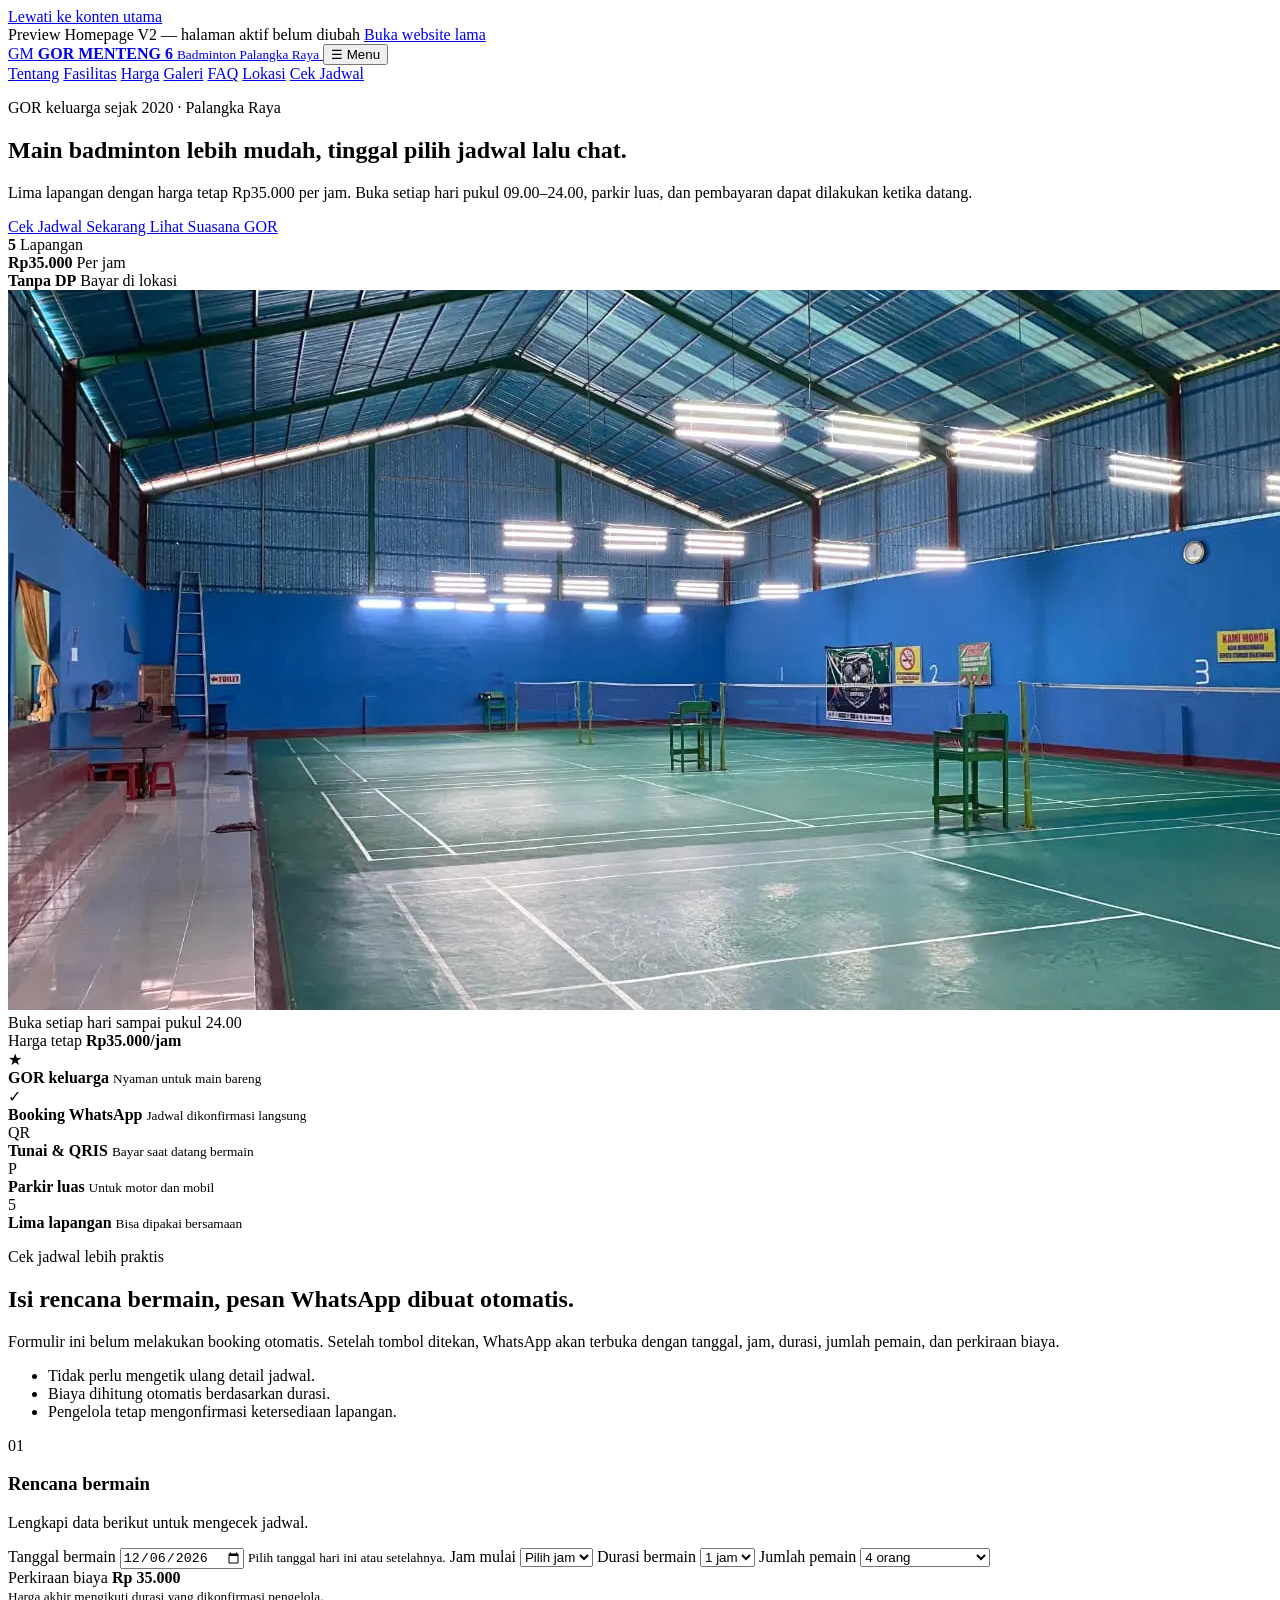
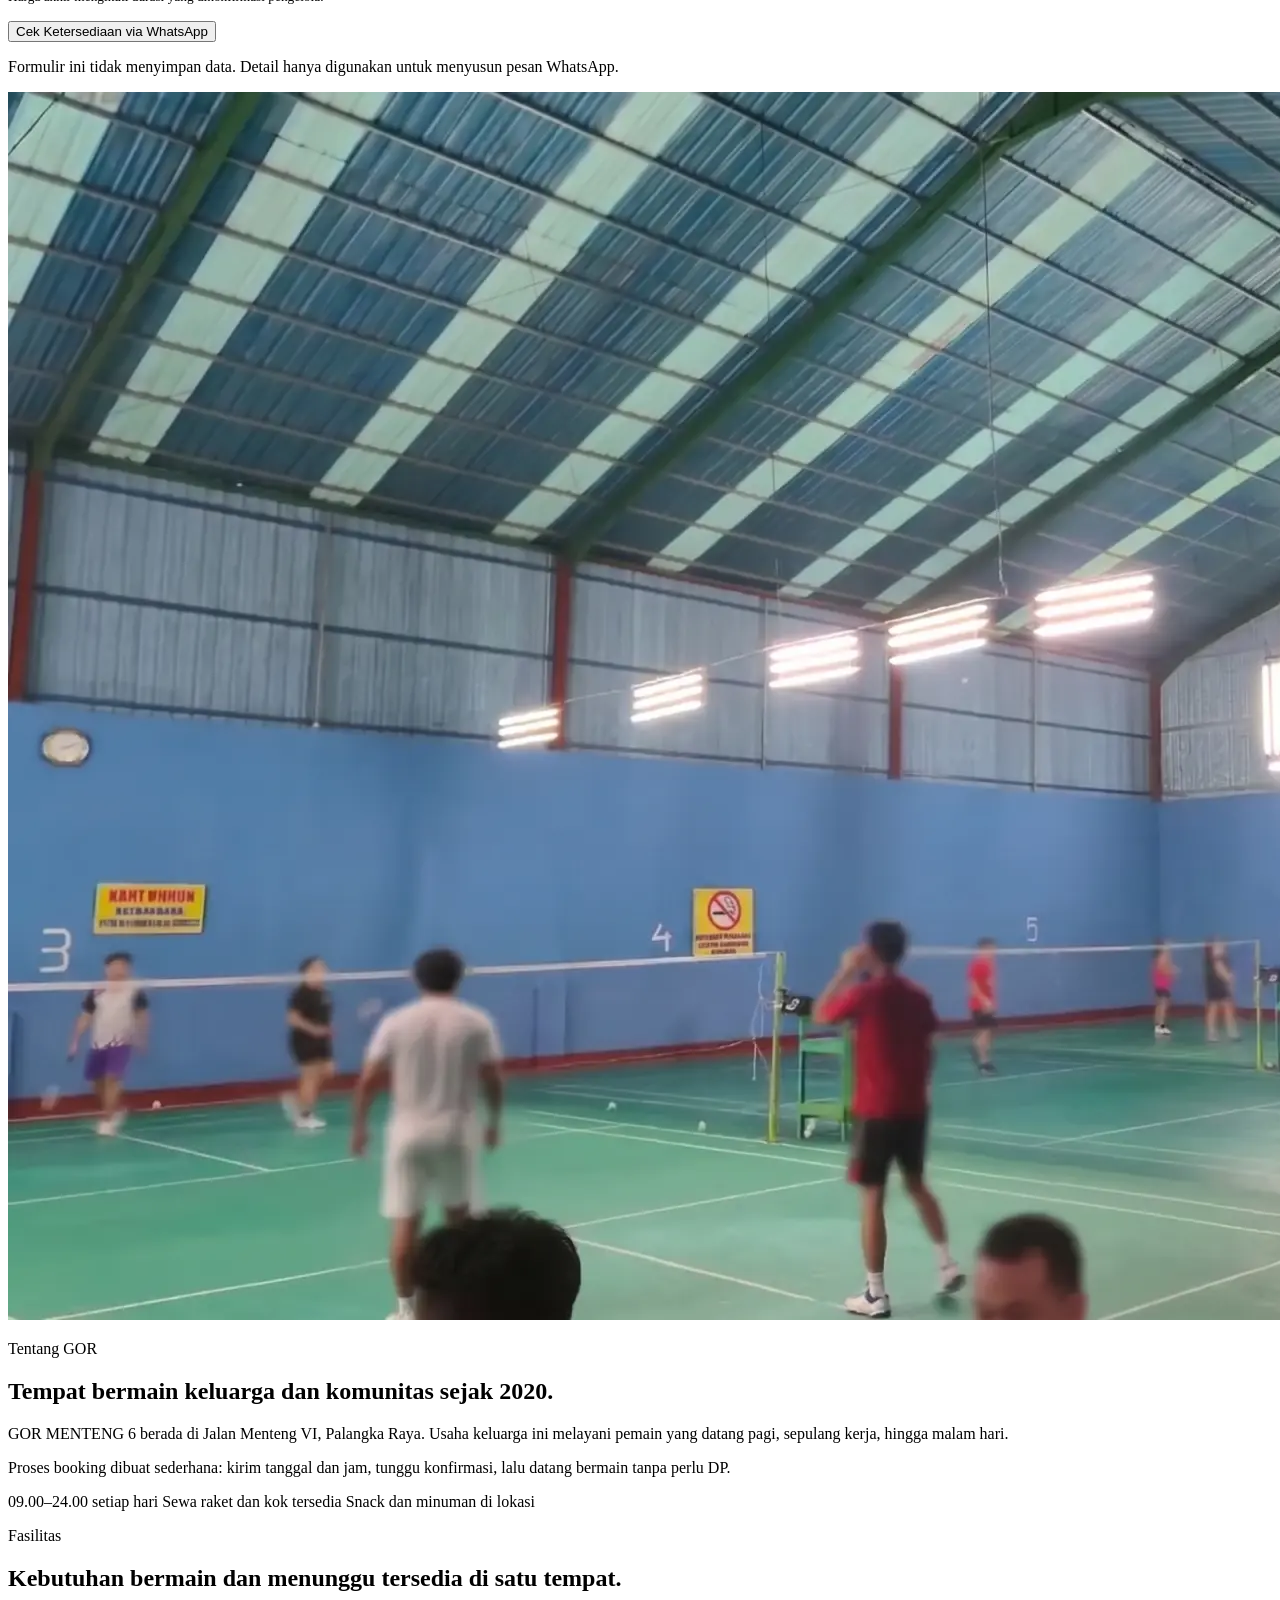
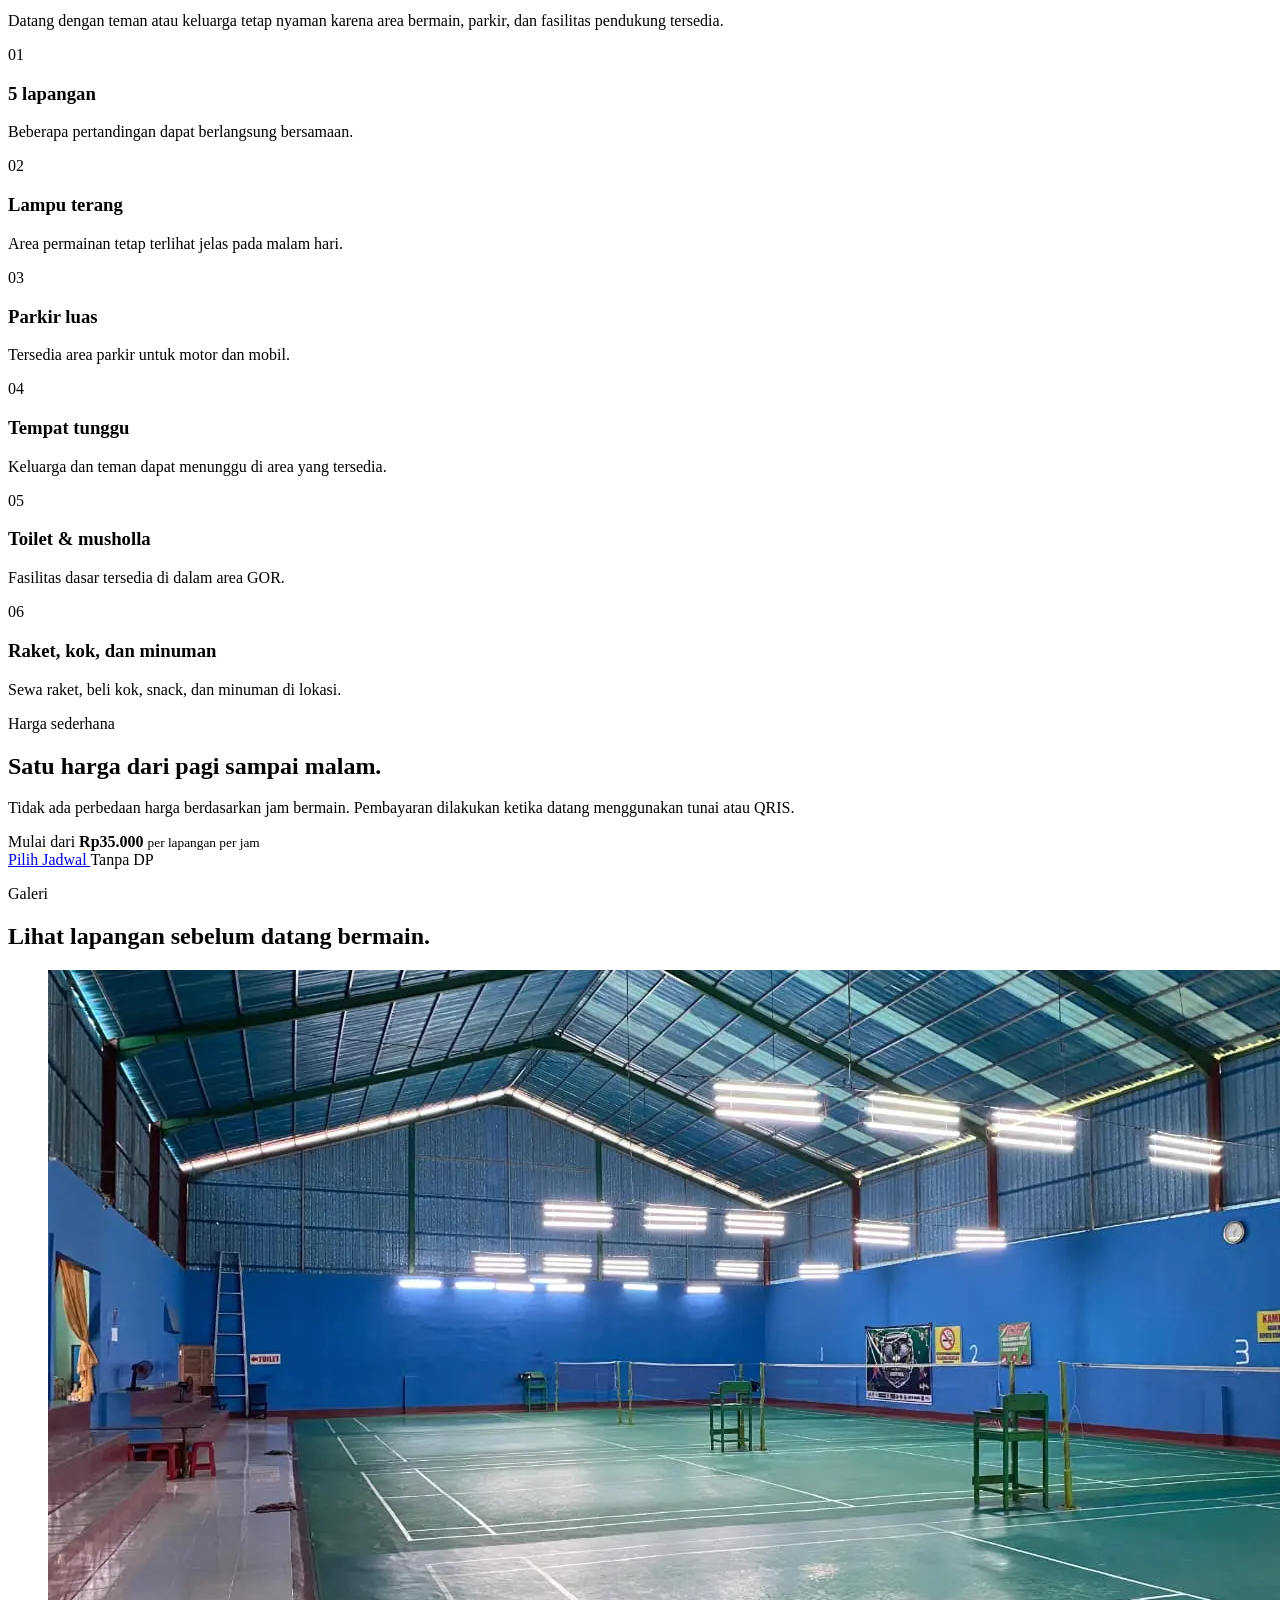
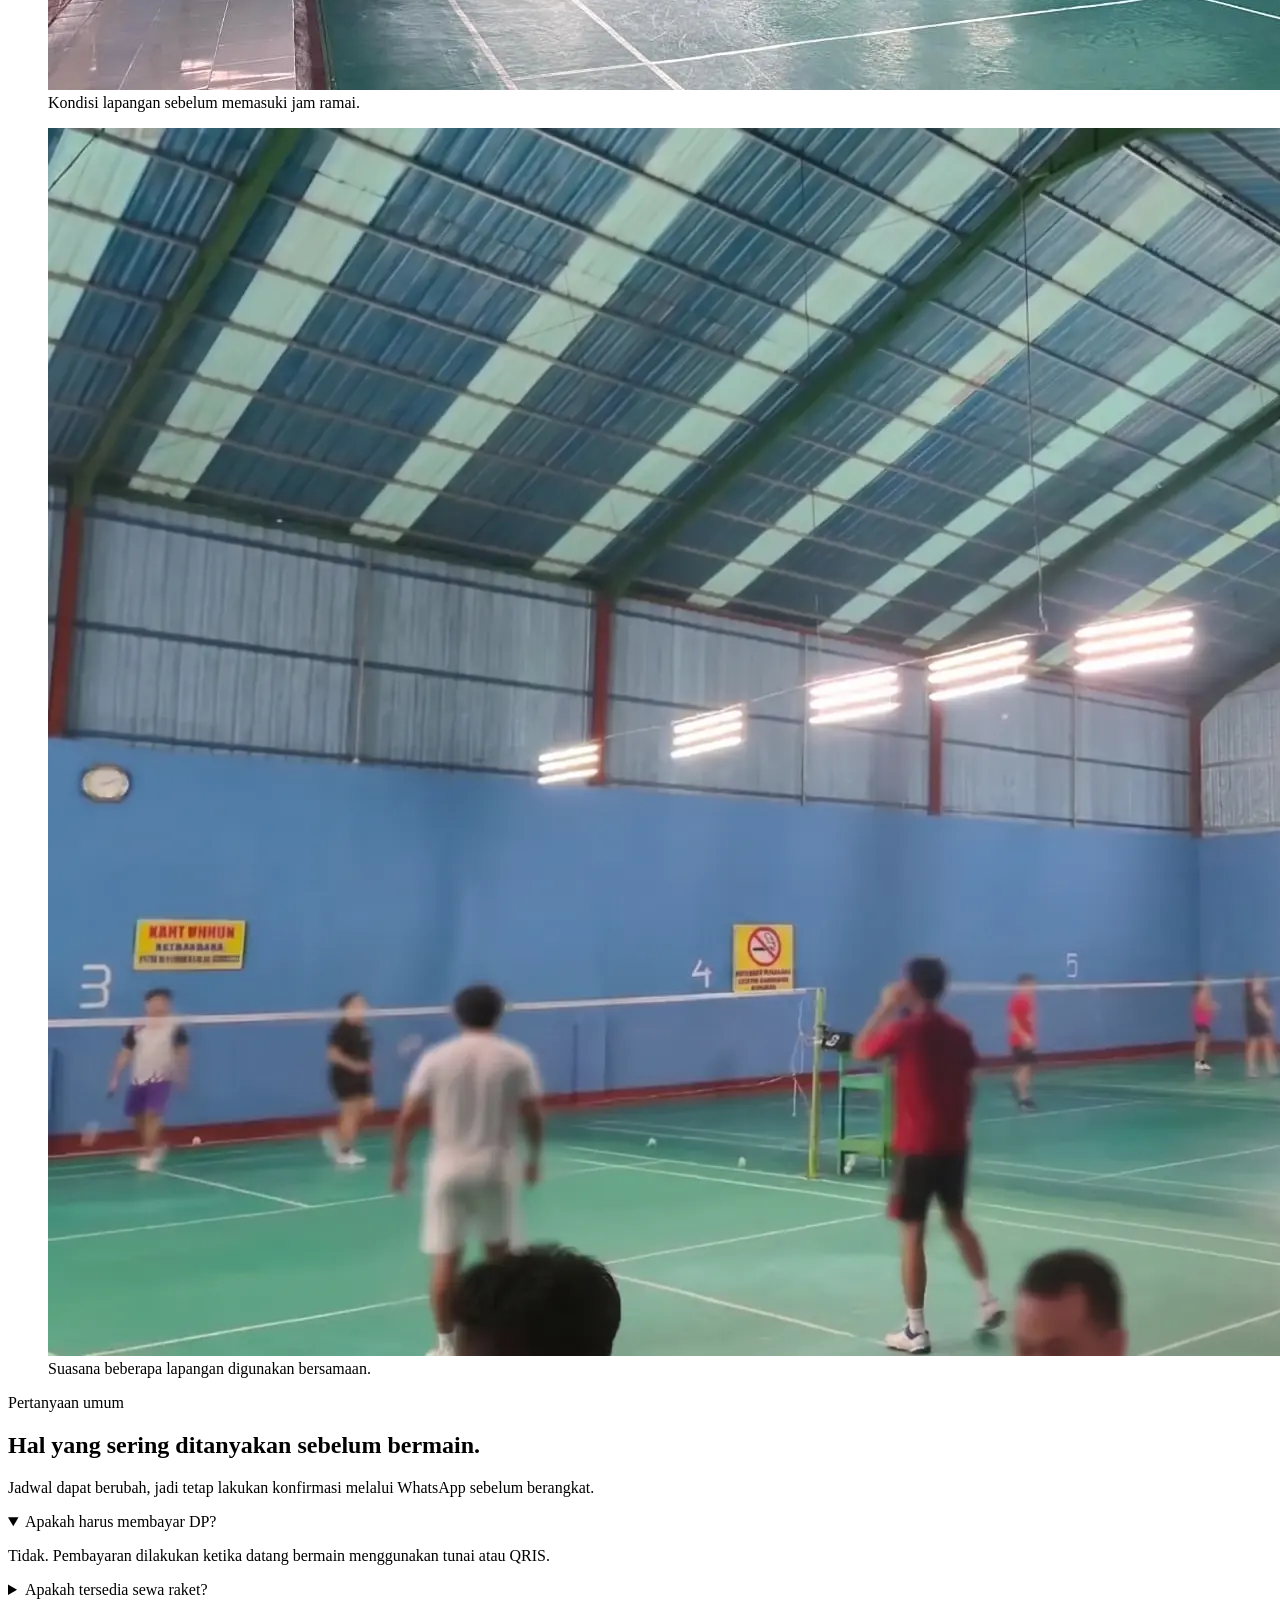
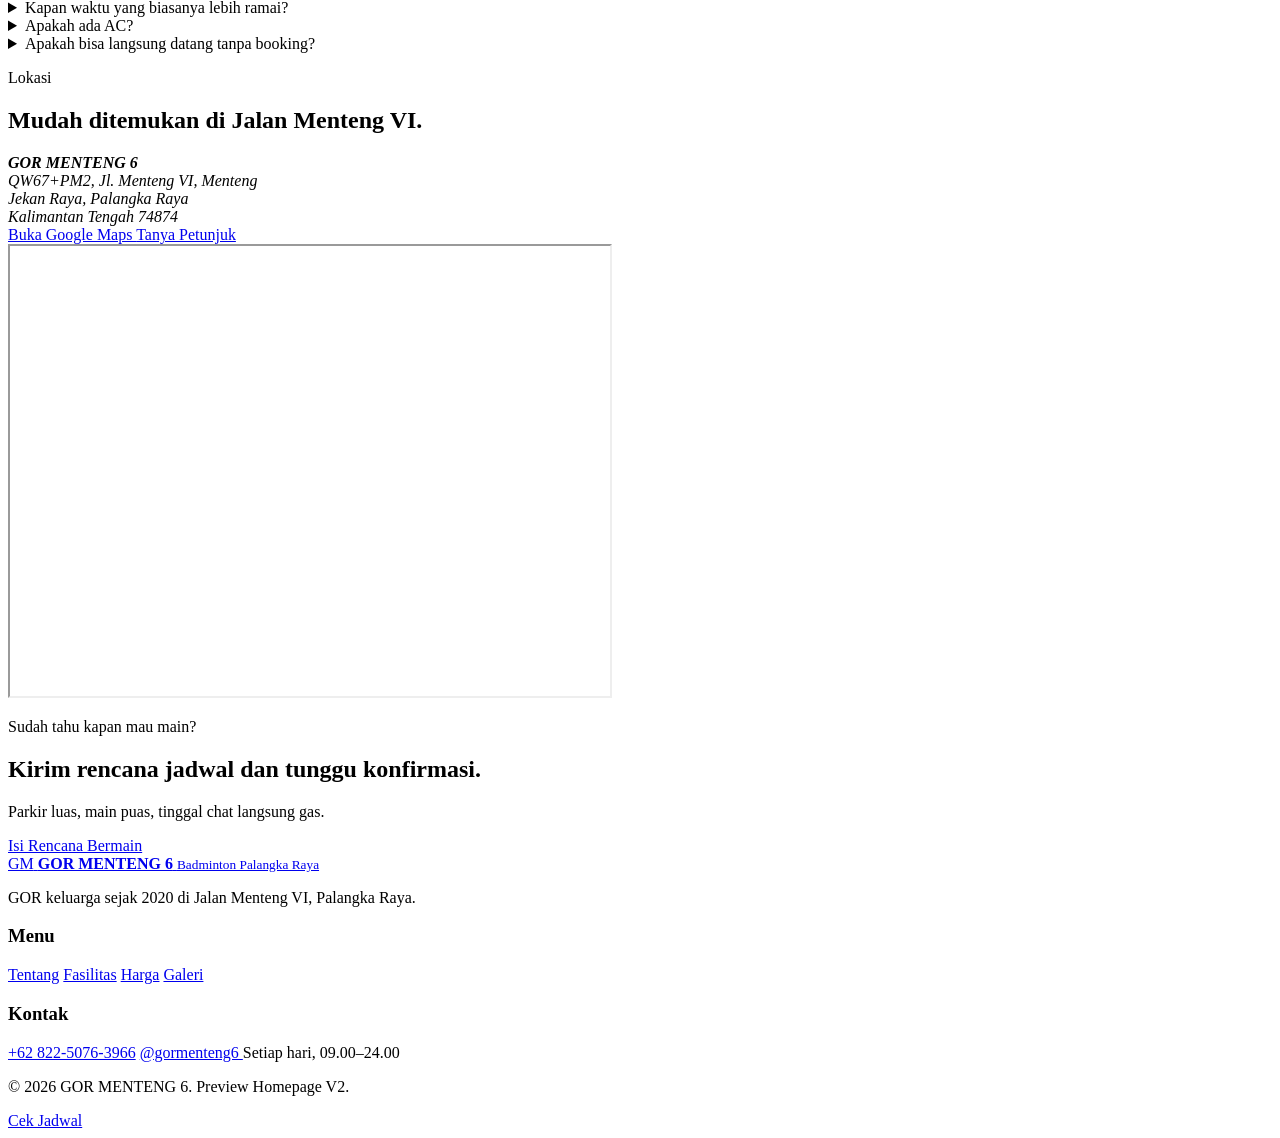
==== preview-v2.html @ 1c6ebecb "Rename preview-v2(1).html to preview-v2.html" ====
<!DOCTYPE html>
<html lang="id">
  <head>
    <meta charset="UTF-8" />

    <meta
      name="viewport"
      content="width=device-width, initial-scale=1.0"
    />

    <title>
      Preview Homepage V2 | GOR MENTENG 6
    </title>

    <meta
      name="description"
      content="Preview pengembangan homepage GOR MENTENG 6 dengan formulir cek jadwal WhatsApp yang lebih mudah digunakan."
    />

    <meta name="robots" content="noindex, nofollow" />
    <meta name="theme-color" content="#0f172a" />

    <link rel="icon" href="favicon.ico" sizes="any" />

    <link rel="preconnect" href="https://fonts.googleapis.com" />

    <link
      rel="preconnect"
      href="https://fonts.gstatic.com"
      crossorigin
    />

    <link
      href="https://fonts.googleapis.com/css2?family=Inter:wght@400;500;600;700;800&family=Manrope:wght@600;700;800&display=swap"
      rel="stylesheet"
    />

    <link
      rel="stylesheet"
      href="css/preview-v2.css"
    />

    <script
      src="js/preview-v2.js"
      defer
    ></script>
  </head>

  <body>
    <a class="skip-link" href="#main-content">
      Lewati ke konten utama
    </a>

    <div class="preview-banner">
      <div class="container preview-banner-inner">
        <span>
          Preview Homepage V2 — halaman aktif belum diubah
        </span>

        <a href="index.html">
          Buka website lama
        </a>
      </div>
    </div>

    <header class="site-header" id="beranda">
      <div class="container header-inner">
        <a class="brand" href="#beranda" aria-label="GOR MENTENG 6">
          <span class="brand-mark" aria-hidden="true">GM</span>

          <span class="brand-copy">
            <strong>GOR MENTENG 6</strong>
            <small>Badminton Palangka Raya</small>
          </span>
        </a>

        <button
          class="menu-toggle"
          id="menu-toggle"
          type="button"
          aria-expanded="false"
          aria-controls="primary-navigation"
        >
          <span class="menu-icon" aria-hidden="true">☰</span>
          <span>Menu</span>
        </button>

        <nav
          class="site-nav"
          id="primary-navigation"
          aria-label="Navigasi utama"
        >
          <a href="#tentang">Tentang</a>
          <a href="#fasilitas">Fasilitas</a>
          <a href="#harga">Harga</a>
          <a href="#galeri">Galeri</a>
          <a href="#faq">FAQ</a>
          <a href="#lokasi">Lokasi</a>

          <a
            class="button button-small button-primary"
            href="#cek-jadwal"
          >
            Cek Jadwal
          </a>
        </nav>
      </div>
    </header>

    <main id="main-content">
      <section class="hero" aria-labelledby="hero-title">
        <div class="hero-orb hero-orb-one"></div>
        <div class="hero-orb hero-orb-two"></div>

        <div class="container hero-grid">
          <div class="hero-content">
            <p class="eyebrow">
              GOR keluarga sejak 2020 · Palangka Raya
            </p>

            <h1 id="hero-title">
              Main badminton lebih mudah,
              <span>tinggal pilih jadwal lalu chat.</span>
            </h1>

            <p class="hero-description">
              Lima lapangan dengan harga tetap Rp35.000 per jam.
              Buka setiap hari pukul 09.00–24.00, parkir luas,
              dan pembayaran dapat dilakukan ketika datang.
            </p>

            <div class="hero-actions">
              <a
                class="button button-primary button-large"
                href="#cek-jadwal"
              >
                Cek Jadwal Sekarang
              </a>

              <a
                class="button button-secondary button-large"
                href="#galeri"
              >
                Lihat Suasana GOR
              </a>
            </div>

            <div class="hero-trust" aria-label="Informasi utama GOR">
              <article>
                <strong>5</strong>
                <span>Lapangan</span>
              </article>

              <article>
                <strong>Rp35.000</strong>
                <span>Per jam</span>
              </article>

              <article>
                <strong>Tanpa DP</strong>
                <span>Bayar di lokasi</span>
              </article>
            </div>
          </div>

          <div class="hero-visual">
            <div class="hero-image-card">
              <img
                src="images/hero-lapangan-kosong.webp"
                alt="Lapangan bulutangkis GOR MENTENG 6 di Palangka Raya"
                width="1280"
                height="720"
                fetchpriority="high"
                decoding="async"
              />

              <div class="hero-image-badge">
                <span class="status-dot" aria-hidden="true"></span>
                Buka setiap hari sampai pukul 24.00
              </div>
            </div>

            <div class="floating-card floating-card-price">
              <span>Harga tetap</span>
              <strong>Rp35.000/jam</strong>
            </div>

            <div class="floating-card floating-card-rating">
              <span aria-hidden="true">★</span>
              <div>
                <strong>GOR keluarga</strong>
                <small>Nyaman untuk main bareng</small>
              </div>
            </div>
          </div>
        </div>
      </section>

      <section
        class="quick-strip"
        aria-label="Informasi singkat"
      >
        <div class="container quick-strip-grid">
          <article>
            <span class="quick-icon" aria-hidden="true">✓</span>
            <div>
              <strong>Booking WhatsApp</strong>
              <small>Jadwal dikonfirmasi langsung</small>
            </div>
          </article>

          <article>
            <span class="quick-icon" aria-hidden="true">QR</span>
            <div>
              <strong>Tunai &amp; QRIS</strong>
              <small>Bayar saat datang bermain</small>
            </div>
          </article>

          <article>
            <span class="quick-icon" aria-hidden="true">P</span>
            <div>
              <strong>Parkir luas</strong>
              <small>Untuk motor dan mobil</small>
            </div>
          </article>

          <article>
            <span class="quick-icon" aria-hidden="true">5</span>
            <div>
              <strong>Lima lapangan</strong>
              <small>Bisa dipakai bersamaan</small>
            </div>
          </article>
        </div>
      </section>

      <section
        class="section booking-section"
        id="cek-jadwal"
        aria-labelledby="booking-title"
      >
        <div class="container booking-layout">
          <div class="section-heading booking-copy">
            <p class="eyebrow">Cek jadwal lebih praktis</p>

            <h2 id="booking-title">
              Isi rencana bermain, pesan WhatsApp dibuat otomatis.
            </h2>

            <p>
              Formulir ini belum melakukan booking otomatis.
              Setelah tombol ditekan, WhatsApp akan terbuka dengan
              tanggal, jam, durasi, jumlah pemain, dan perkiraan biaya.
            </p>

            <ul class="booking-benefits">
              <li>Tidak perlu mengetik ulang detail jadwal.</li>
              <li>Biaya dihitung otomatis berdasarkan durasi.</li>
              <li>Pengelola tetap mengonfirmasi ketersediaan lapangan.</li>
            </ul>
          </div>

          <form class="booking-form" id="booking-form" novalidate>
            <div class="form-heading">
              <span class="form-step">01</span>
              <div>
                <h3>Rencana bermain</h3>
                <p>Lengkapi data berikut untuk mengecek jadwal.</p>
              </div>
            </div>

            <div class="form-grid">
              <label class="form-field">
                <span>Tanggal bermain</span>
                <input
                  id="booking-date"
                  name="bookingDate"
                  type="date"
                  required
                />
                <small>Pilih tanggal hari ini atau setelahnya.</small>
              </label>

              <label class="form-field">
                <span>Jam mulai</span>
                <select
                  id="booking-time"
                  name="bookingTime"
                  required
                >
                  <option value="">Pilih jam</option>
                  <option value="09.00">09.00</option>
                  <option value="10.00">10.00</option>
                  <option value="11.00">11.00</option>
                  <option value="12.00">12.00</option>
                  <option value="13.00">13.00</option>
                  <option value="14.00">14.00</option>
                  <option value="15.00">15.00</option>
                  <option value="16.00">16.00</option>
                  <option value="17.00">17.00</option>
                  <option value="18.00">18.00</option>
                  <option value="19.00">19.00</option>
                  <option value="20.00">20.00</option>
                  <option value="21.00">21.00</option>
                  <option value="22.00">22.00</option>
                  <option value="23.00">23.00</option>
                </select>
              </label>

              <label class="form-field">
                <span>Durasi bermain</span>
                <select
                  id="booking-duration"
                  name="bookingDuration"
                  required
                >
                  <option value="1">1 jam</option>
                  <option value="2">2 jam</option>
                  <option value="3">3 jam</option>
                  <option value="4">4 jam</option>
                </select>
              </label>

              <label class="form-field">
                <span>Jumlah pemain</span>
                <select
                  id="booking-players"
                  name="bookingPlayers"
                >
                  <option value="2">2 orang</option>
                  <option value="4" selected>4 orang</option>
                  <option value="6">6 orang</option>
                  <option value="8">8 orang</option>
                  <option value="Lebih dari 8">Lebih dari 8 orang</option>
                </select>
              </label>
            </div>

            <div class="booking-summary" aria-live="polite">
              <div>
                <span>Perkiraan biaya</span>
                <strong id="estimated-price">Rp35.000</strong>
              </div>

              <small>
                Harga akhir mengikuti durasi yang dikonfirmasi pengelola.
              </small>
            </div>

            <p
              class="form-message"
              id="form-message"
              role="alert"
            ></p>

            <button
              class="button button-primary button-large button-full"
              type="submit"
            >
              Cek Ketersediaan via WhatsApp
            </button>

            <p class="form-privacy">
              Formulir ini tidak menyimpan data. Detail hanya digunakan
              untuk menyusun pesan WhatsApp.
            </p>
          </form>
        </div>
      </section>

      <section
        class="section section-soft"
        id="tentang"
        aria-labelledby="about-title"
      >
        <div class="container about-grid">
          <div class="about-media">
            <img
              src="images/suasana-bermain-gor-menteng-6.webp"
              alt="Suasana pengunjung bermain di GOR MENTENG 6"
              width="2184"
              height="1228"
              loading="lazy"
              decoding="async"
            />
          </div>

          <div class="about-content">
            <p class="eyebrow">Tentang GOR</p>

            <h2 id="about-title">
              Tempat bermain keluarga dan komunitas sejak 2020.
            </h2>

            <p>
              GOR MENTENG 6 berada di Jalan Menteng VI,
              Palangka Raya. Usaha keluarga ini melayani pemain
              yang datang pagi, sepulang kerja, hingga malam hari.
            </p>

            <p>
              Proses booking dibuat sederhana: kirim tanggal dan jam,
              tunggu konfirmasi, lalu datang bermain tanpa perlu DP.
            </p>

            <div class="about-points">
              <span>09.00–24.00 setiap hari</span>
              <span>Sewa raket dan kok tersedia</span>
              <span>Snack dan minuman di lokasi</span>
            </div>
          </div>
        </div>
      </section>

      <section
        class="section"
        id="fasilitas"
        aria-labelledby="facilities-title"
      >
        <div class="container">
          <div class="section-heading section-heading-centered">
            <p class="eyebrow">Fasilitas</p>

            <h2 id="facilities-title">
              Kebutuhan bermain dan menunggu tersedia di satu tempat.
            </h2>

            <p>
              Datang dengan teman atau keluarga tetap nyaman karena
              area bermain, parkir, dan fasilitas pendukung tersedia.
            </p>
          </div>

          <div class="facility-grid">
            <article class="feature-card">
              <span class="feature-icon">01</span>
              <h3>5 lapangan</h3>
              <p>Beberapa pertandingan dapat berlangsung bersamaan.</p>
            </article>

            <article class="feature-card">
              <span class="feature-icon">02</span>
              <h3>Lampu terang</h3>
              <p>Area permainan tetap terlihat jelas pada malam hari.</p>
            </article>

            <article class="feature-card">
              <span class="feature-icon">03</span>
              <h3>Parkir luas</h3>
              <p>Tersedia area parkir untuk motor dan mobil.</p>
            </article>

            <article class="feature-card">
              <span class="feature-icon">04</span>
              <h3>Tempat tunggu</h3>
              <p>Keluarga dan teman dapat menunggu di area yang tersedia.</p>
            </article>

            <article class="feature-card">
              <span class="feature-icon">05</span>
              <h3>Toilet &amp; musholla</h3>
              <p>Fasilitas dasar tersedia di dalam area GOR.</p>
            </article>

            <article class="feature-card">
              <span class="feature-icon">06</span>
              <h3>Raket, kok, dan minuman</h3>
              <p>Sewa raket, beli kok, snack, dan minuman di lokasi.</p>
            </article>
          </div>
        </div>
      </section>

      <section
        class="section price-section"
        id="harga"
        aria-labelledby="price-title"
      >
        <div class="container price-card">
          <div class="price-copy">
            <p class="eyebrow">Harga sederhana</p>

            <h2 id="price-title">
              Satu harga dari pagi sampai malam.
            </h2>

            <p>
              Tidak ada perbedaan harga berdasarkan jam bermain.
              Pembayaran dilakukan ketika datang menggunakan tunai atau QRIS.
            </p>
          </div>

          <div class="price-value">
            <span>Mulai dari</span>
            <strong>Rp35.000</strong>
            <small>per lapangan per jam</small>
          </div>

          <div class="price-actions">
            <a
              class="button button-light button-large"
              href="#cek-jadwal"
            >
              Pilih Jadwal
            </a>

            <span>Tanpa DP</span>
          </div>
        </div>
      </section>

      <section
        class="section section-soft"
        id="galeri"
        aria-labelledby="gallery-title"
      >
        <div class="container">
          <div class="section-heading section-heading-centered">
            <p class="eyebrow">Galeri</p>

            <h2 id="gallery-title">
              Lihat lapangan sebelum datang bermain.
            </h2>
          </div>

          <div class="gallery-grid">
            <figure class="gallery-card gallery-card-large">
              <img
                src="images/hero-lapangan-kosong.webp"
                alt="Lapangan kosong GOR MENTENG 6"
                width="1280"
                height="720"
                loading="lazy"
                decoding="async"
              />

              <figcaption>
                Kondisi lapangan sebelum memasuki jam ramai.
              </figcaption>
            </figure>

            <figure class="gallery-card">
              <img
                src="images/suasana-bermain-gor-menteng-6.webp"
                alt="Suasana ramai bermain di GOR MENTENG 6"
                width="2184"
                height="1228"
                loading="lazy"
                decoding="async"
              />

              <figcaption>
                Suasana beberapa lapangan digunakan bersamaan.
              </figcaption>
            </figure>
          </div>
        </div>
      </section>

      <section
        class="section"
        id="faq"
        aria-labelledby="faq-title"
      >
        <div class="container faq-layout">
          <div class="section-heading faq-heading">
            <p class="eyebrow">Pertanyaan umum</p>

            <h2 id="faq-title">
              Hal yang sering ditanyakan sebelum bermain.
            </h2>

            <p>
              Jadwal dapat berubah, jadi tetap lakukan konfirmasi
              melalui WhatsApp sebelum berangkat.
            </p>
          </div>

          <div class="faq-list">
            <details open>
              <summary>Apakah harus membayar DP?</summary>
              <p>
                Tidak. Pembayaran dilakukan ketika datang bermain
                menggunakan tunai atau QRIS.
              </p>
            </details>

            <details>
              <summary>Apakah tersedia sewa raket?</summary>
              <p>
                Ya, tersedia penyewaan raket. Tanyakan ketersediaannya
                ketika melakukan konfirmasi jadwal.
              </p>
            </details>

            <details>
              <summary>Kapan waktu yang biasanya lebih ramai?</summary>
              <p>
                Sore sampai malam biasanya menjadi waktu favorit.
                Pagi sampai siang cenderung lebih longgar.
              </p>
            </details>

            <details>
              <summary>Apakah ada AC?</summary>
              <p>
                GOR menggunakan sirkulasi udara alami dan belum dilengkapi AC.
              </p>
            </details>

            <details>
              <summary>Apakah bisa langsung datang tanpa booking?</summary>
              <p>
                Bisa, tetapi lapangan mungkin penuh. Lebih aman mengecek
                ketersediaan melalui WhatsApp terlebih dahulu.
              </p>
            </details>
          </div>
        </div>
      </section>

      <section
        class="section location-section"
        id="lokasi"
        aria-labelledby="location-title"
      >
        <div class="container location-grid">
          <div class="location-copy">
            <p class="eyebrow">Lokasi</p>

            <h2 id="location-title">
              Mudah ditemukan di Jalan Menteng VI.
            </h2>

            <address>
              <strong>GOR MENTENG 6</strong><br />
              QW67+PM2, Jl. Menteng VI, Menteng<br />
              Jekan Raya, Palangka Raya<br />
              Kalimantan Tengah 74874
            </address>

            <div class="location-actions">
              <a
                class="button button-primary"
                href="https://maps.app.goo.gl/wVYVJ3f2RxGthi3J8"
                target="_blank"
                rel="noopener noreferrer"
              >
                Buka Google Maps
              </a>

              <a
                class="button button-secondary"
                href="https://wa.me/6282250763966?text=Halo%20kak%2C%20saya%20ingin%20menanyakan%20petunjuk%20menuju%20GOR%20MENTENG%206."
                target="_blank"
                rel="noopener noreferrer"
              >
                Tanya Petunjuk
              </a>
            </div>
          </div>

          <div class="map-card">
            <iframe
              src="https://www.google.com/maps?q=QW67%2BPM2%2C%20Palangka%20Raya&output=embed"
              title="Peta lokasi GOR MENTENG 6"
              width="600"
              height="450"
              loading="lazy"
              allowfullscreen
              referrerpolicy="no-referrer-when-downgrade"
            ></iframe>
          </div>
        </div>
      </section>

      <section class="section final-cta">
        <div class="container final-cta-card">
          <div>
            <p class="eyebrow">Sudah tahu kapan mau main?</p>
            <h2>Kirim rencana jadwal dan tunggu konfirmasi.</h2>
            <p>
              Parkir luas, main puas, tinggal chat langsung gas.
            </p>
          </div>

          <a
            class="button button-light button-large"
            href="#cek-jadwal"
          >
            Isi Rencana Bermain
          </a>
        </div>
      </section>
    </main>

    <footer class="site-footer">
      <div class="container footer-grid">
        <div>
          <a class="brand footer-brand" href="#beranda">
            <span class="brand-mark" aria-hidden="true">GM</span>

            <span class="brand-copy">
              <strong>GOR MENTENG 6</strong>
              <small>Badminton Palangka Raya</small>
            </span>
          </a>

          <p class="footer-description">
            GOR keluarga sejak 2020 di Jalan Menteng VI,
            Palangka Raya.
          </p>
        </div>

        <div>
          <h3>Menu</h3>
          <a href="#tentang">Tentang</a>
          <a href="#fasilitas">Fasilitas</a>
          <a href="#harga">Harga</a>
          <a href="#galeri">Galeri</a>
        </div>

        <div>
          <h3>Kontak</h3>
          <a href="tel:+6282250763966">+62 822-5076-3966</a>
          <a
            href="https://www.instagram.com/gormenteng6/"
            target="_blank"
            rel="noopener noreferrer"
          >
            @gormenteng6
          </a>
          <span>Setiap hari, 09.00–24.00</span>
        </div>
      </div>

      <div class="container footer-bottom">
        <p>
          &copy; <span id="current-year">2026</span>
          GOR MENTENG 6. Preview Homepage V2.
        </p>
      </div>
    </footer>

    <a
      class="mobile-sticky-cta"
      href="#cek-jadwal"
      aria-label="Cek jadwal bermain"
    >
      Cek Jadwal
    </a>
  </body>
</html>
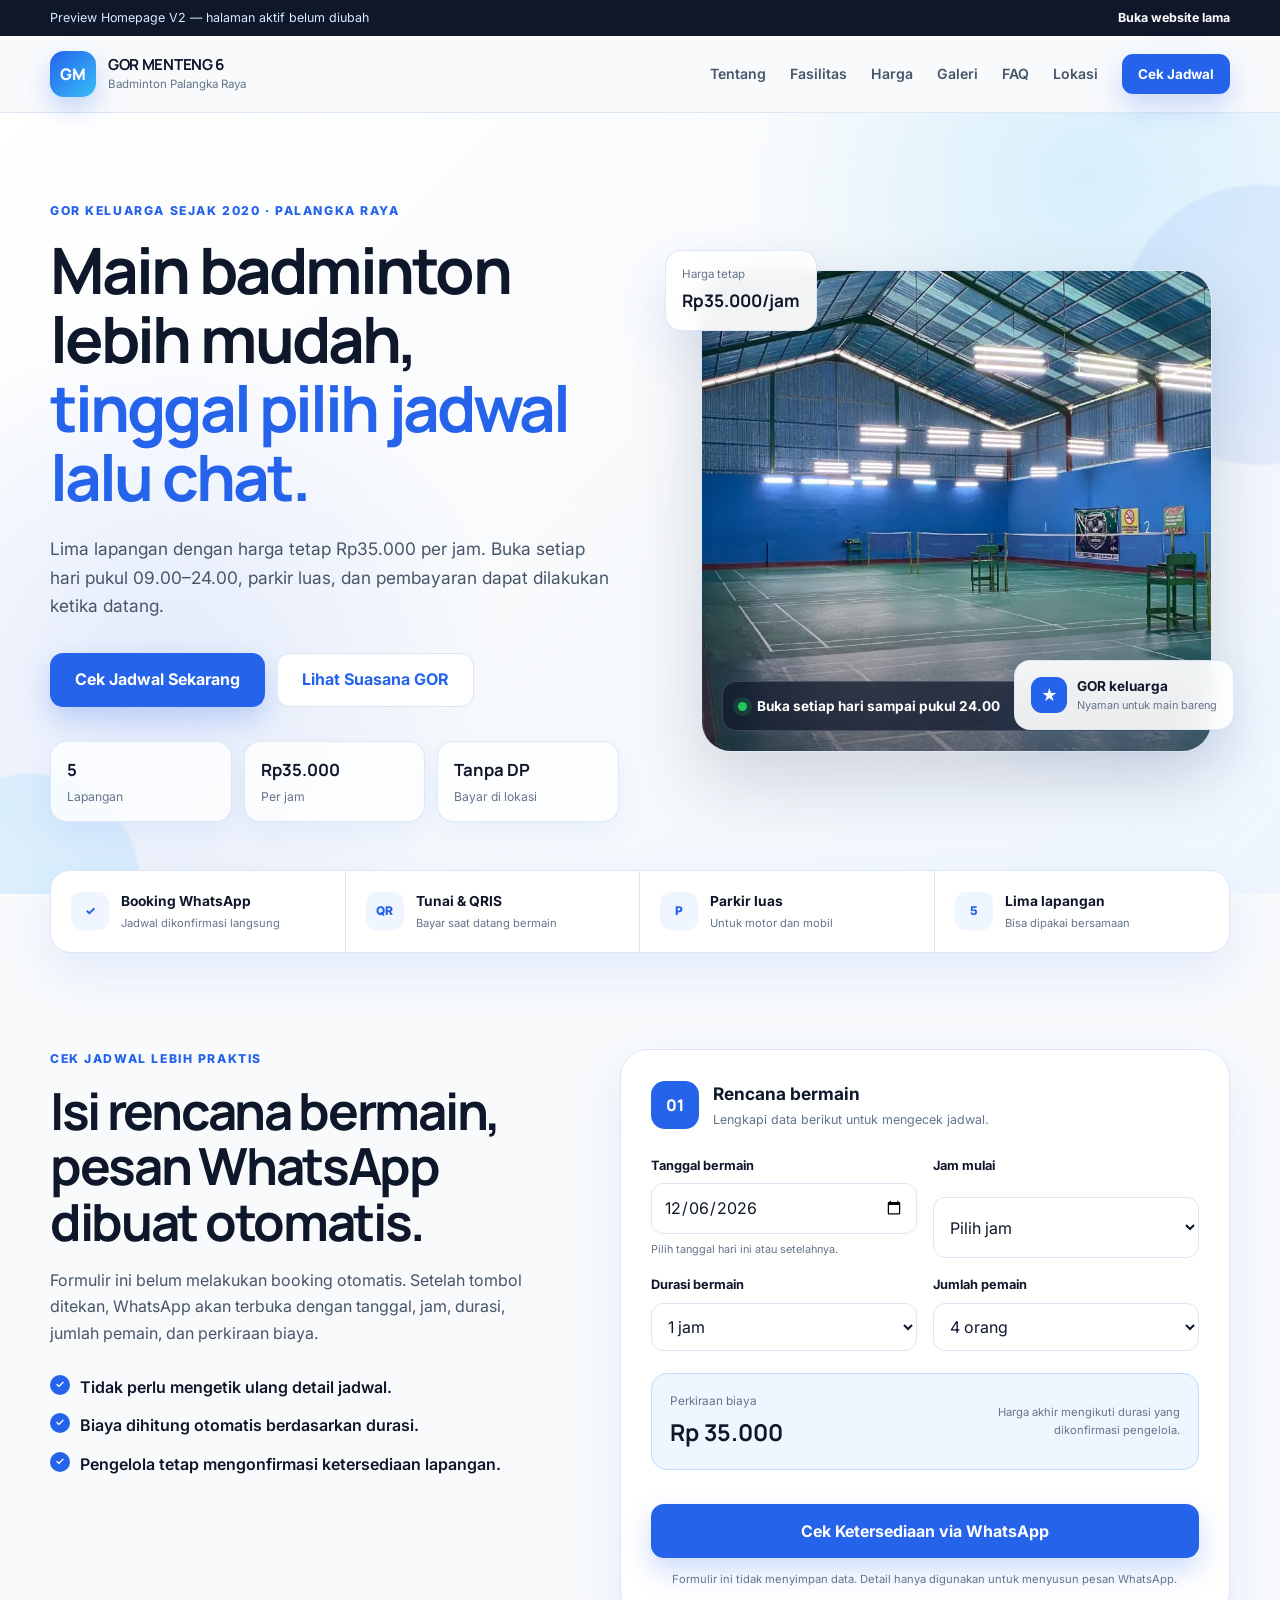
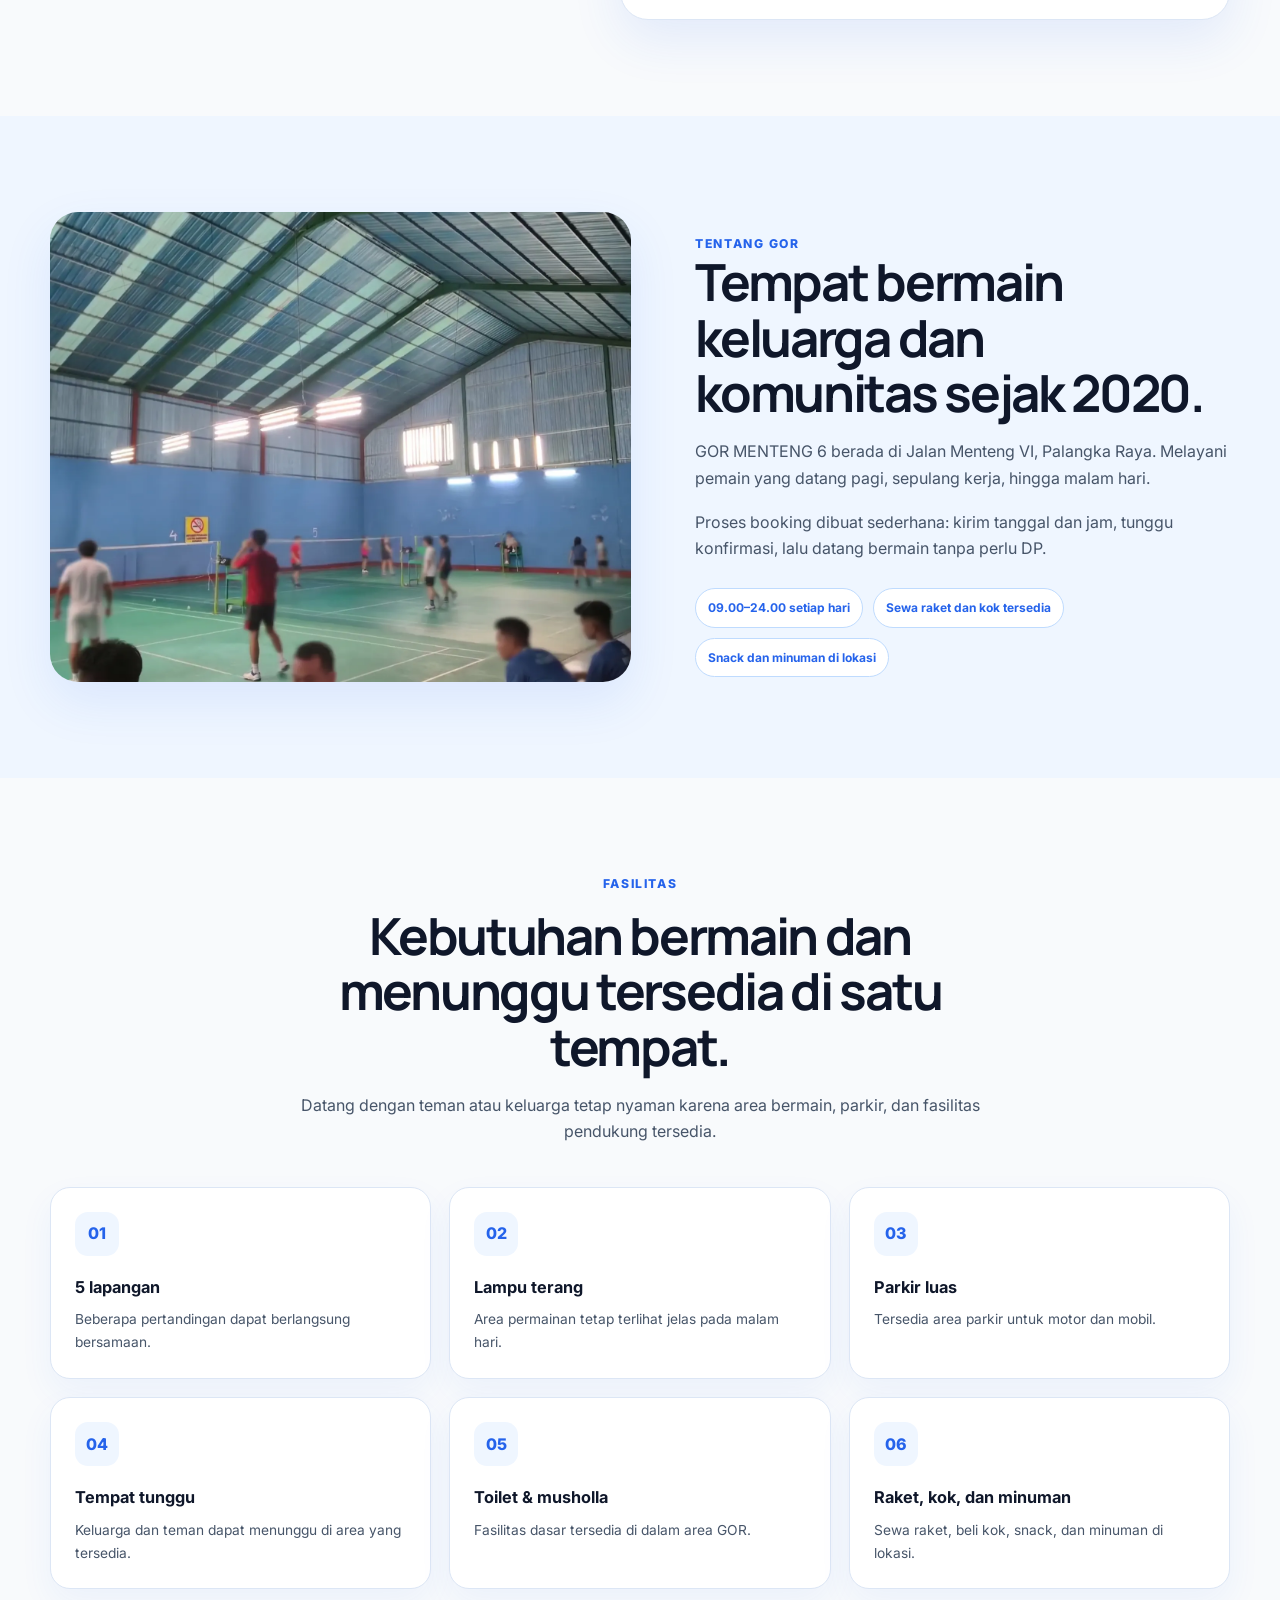
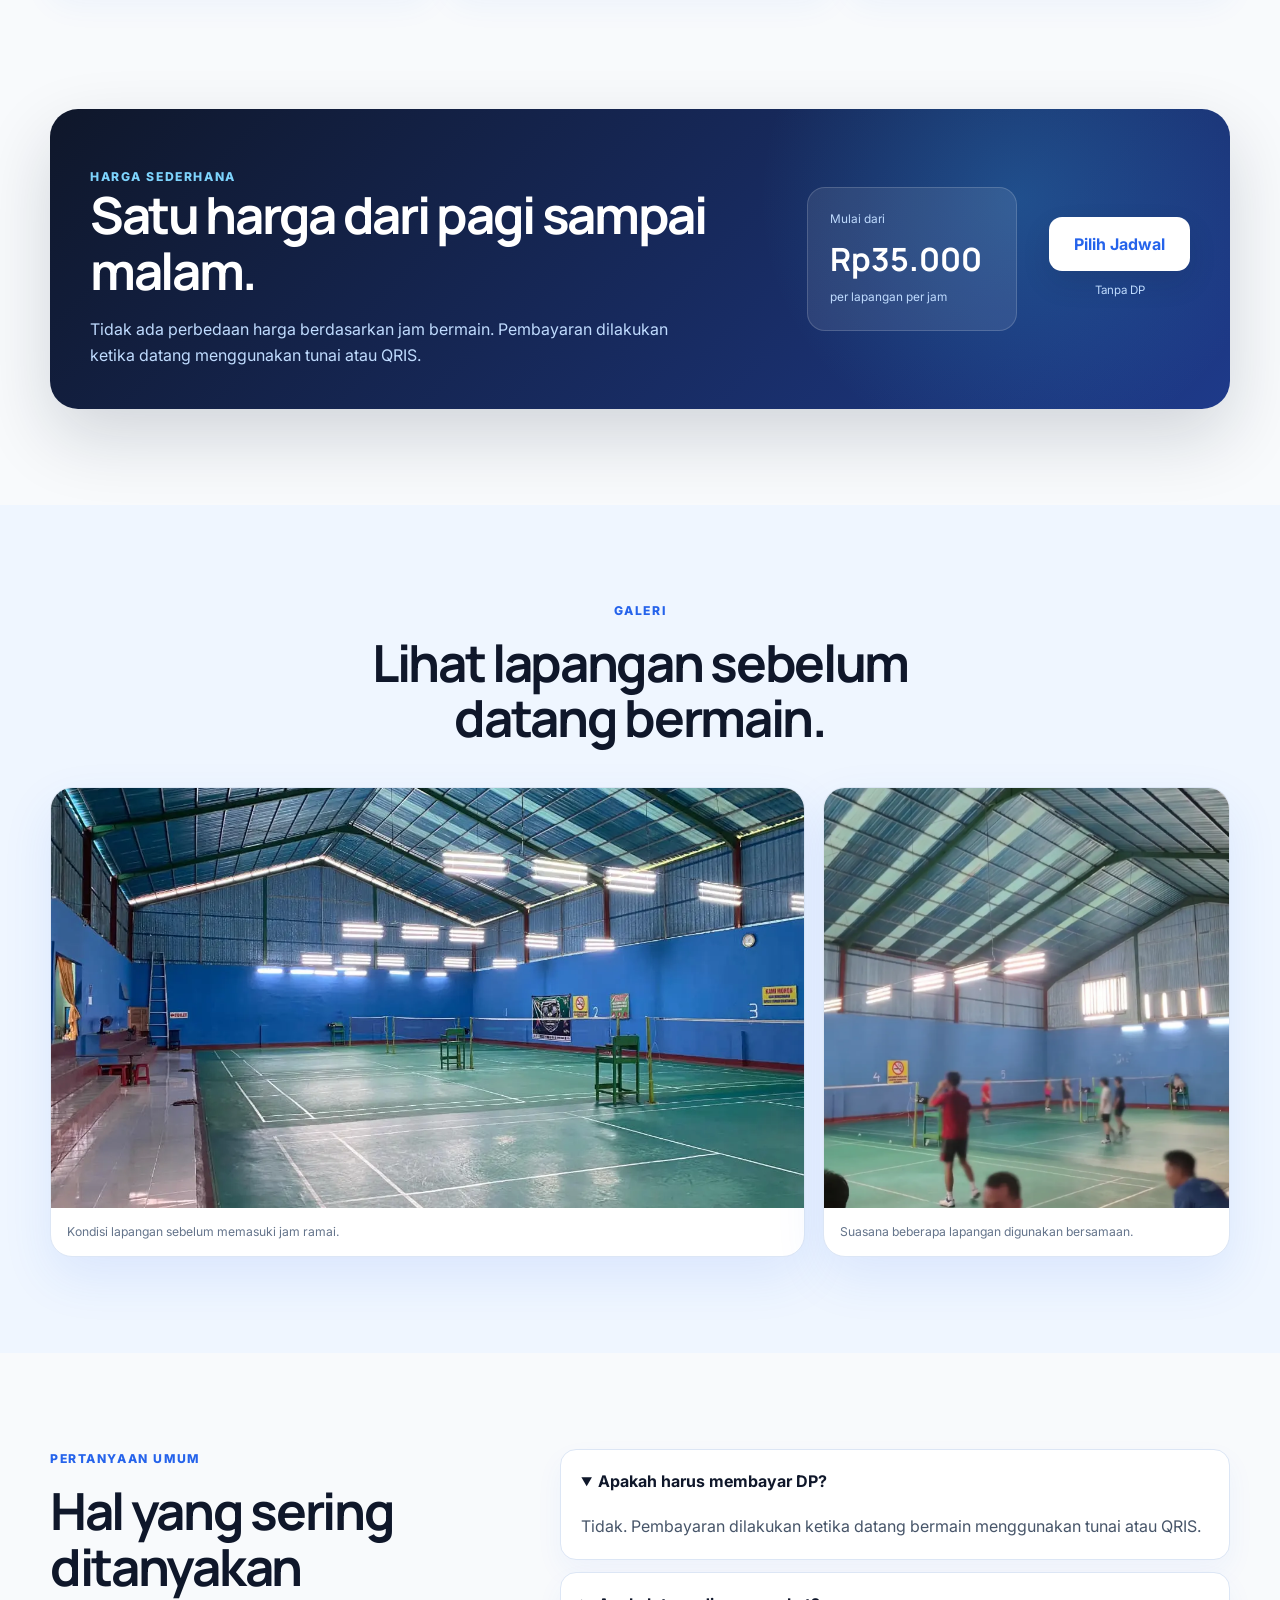
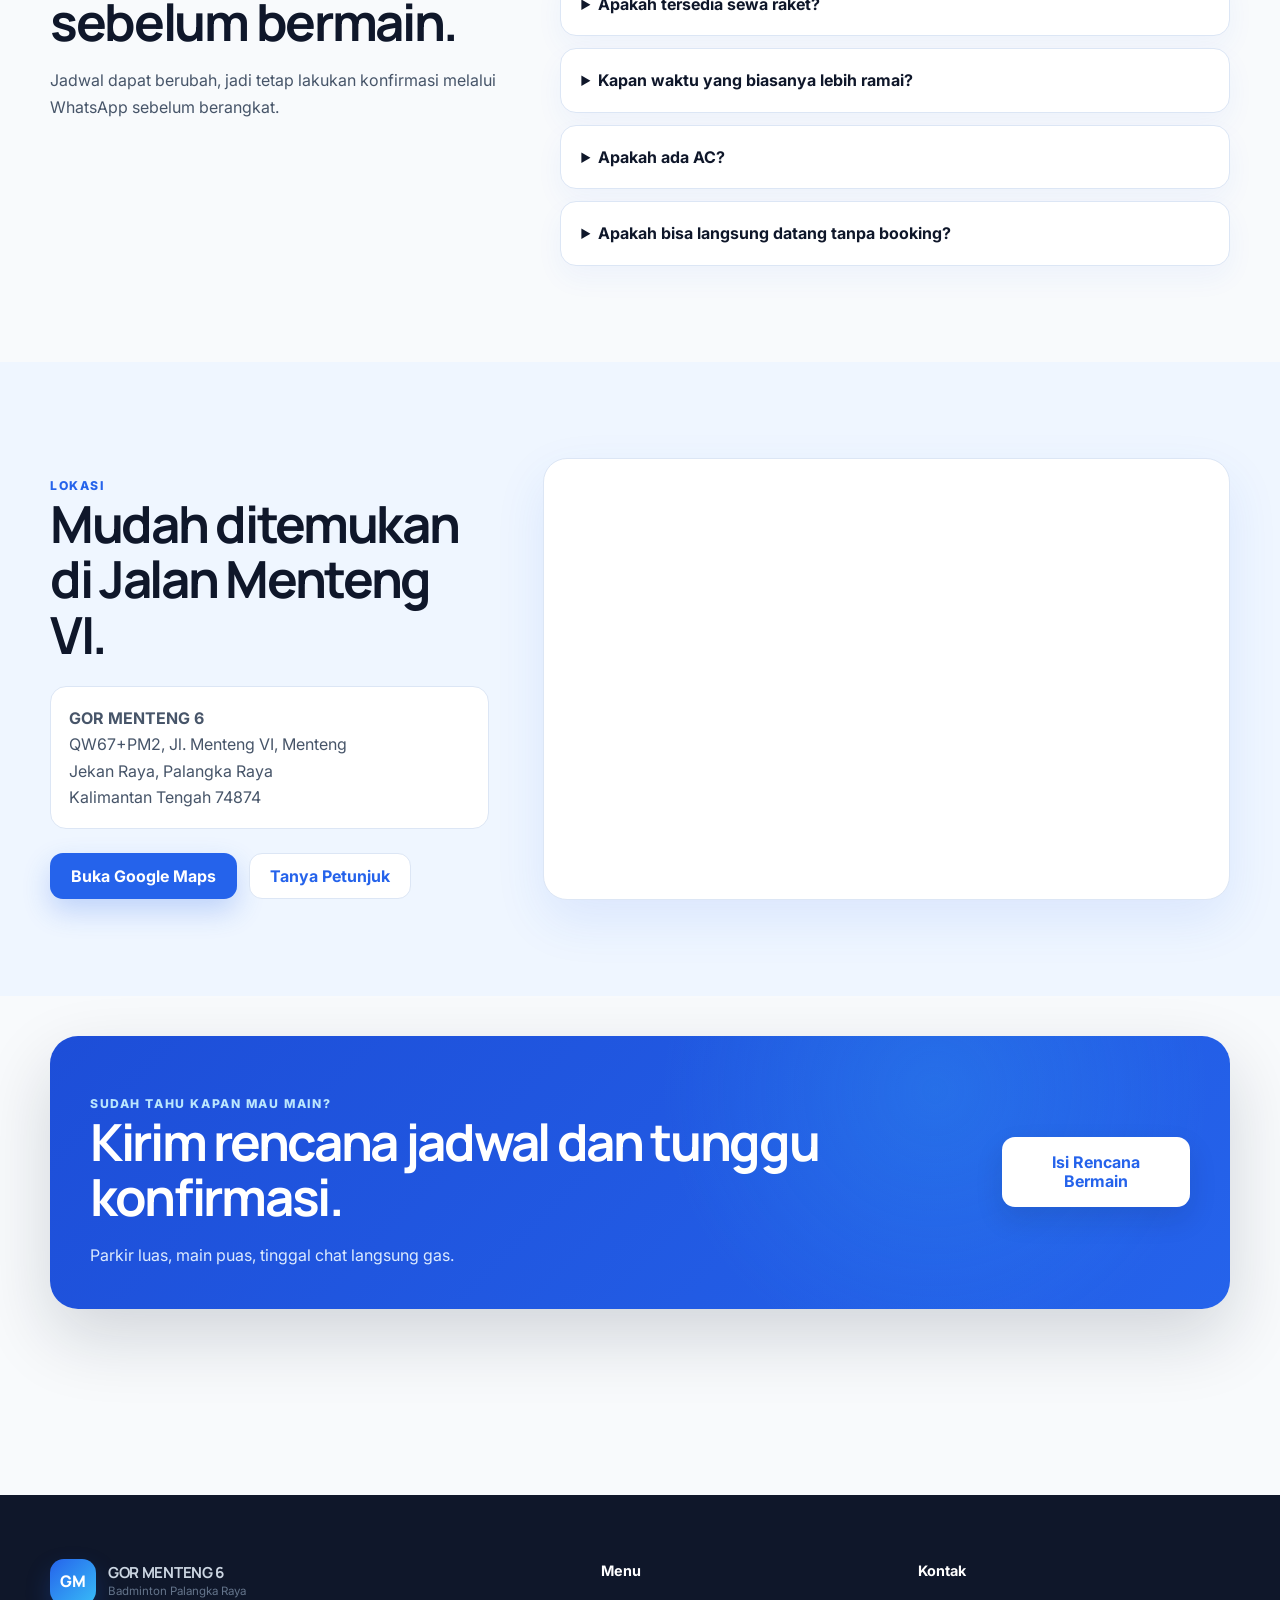
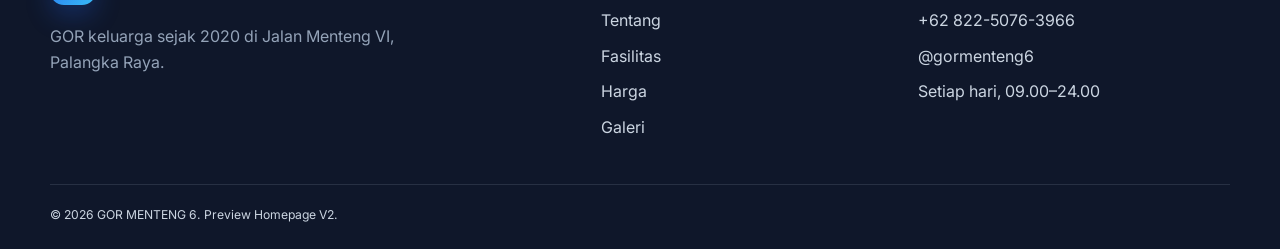
==== commit efb3a285: "Update preview-v2.html" ====
--- a/preview-v2.html
+++ b/preview-v2.html
@@ -394,9 +394,7 @@
             </h2>
 
             <p>
-              GOR MENTENG 6 berada di Jalan Menteng VI,
-              Palangka Raya. Usaha keluarga ini melayani pemain
-              yang datang pagi, sepulang kerja, hingga malam hari.
+GOR MENTENG 6 berada di Jalan Menteng VI, Palangka Raya. Melayani pemain yang datang pagi, sepulang kerja, hingga malam hari.
             </p>
 
             <p>
--- a/css/preview-v2.css
+++ b/css/preview-v2.css
@@ -0,0 +1,1437 @@
+:root {
+  --background: #f8fafc;
+  --background-soft: #eff6ff;
+  --surface: #ffffff;
+  --primary: #2563eb;
+  --primary-hover: #1d4ed8;
+  --accent: #38bdf8;
+  --heading: #0f172a;
+  --text: #475569;
+  --text-muted: #64748b;
+  --border: #dce6f5;
+  --success: #16a34a;
+  --danger: #dc2626;
+  --shadow: 0 20px 50px rgba(37, 99, 235, 0.1);
+  --shadow-strong: 0 28px 70px rgba(15, 23, 42, 0.16);
+  --radius-large: 28px;
+  --radius-medium: 18px;
+  --container: 1180px;
+}
+
+* {
+  box-sizing: border-box;
+}
+
+html {
+  scroll-behavior: smooth;
+  scroll-padding-top: 100px;
+}
+
+body {
+  margin: 0;
+  color: var(--text);
+  background: var(--background);
+  font-family: Inter, Arial, sans-serif;
+  line-height: 1.65;
+}
+
+body.menu-open {
+  overflow: hidden;
+}
+
+img {
+  display: block;
+  max-width: 100%;
+}
+
+button,
+input,
+select {
+  font: inherit;
+}
+
+a {
+  color: inherit;
+}
+
+address {
+  font-style: normal;
+}
+
+.container {
+  width: min(calc(100% - 32px), var(--container));
+  margin-inline: auto;
+}
+
+.skip-link {
+  position: fixed;
+  top: 12px;
+  left: 12px;
+  z-index: 2000;
+  padding: 10px 14px;
+  color: #fff;
+  background: var(--heading);
+  border-radius: 10px;
+  transform: translateY(-150%);
+}
+
+.skip-link:focus {
+  transform: translateY(0);
+}
+
+.preview-banner {
+  color: #dbeafe;
+  background: var(--heading);
+  font-size: 0.78rem;
+}
+
+.preview-banner-inner {
+  display: flex;
+  align-items: center;
+  justify-content: space-between;
+  gap: 16px;
+  min-height: 36px;
+}
+
+.preview-banner a {
+  color: #fff;
+  font-weight: 700;
+  text-decoration: none;
+}
+
+.site-header {
+  position: sticky;
+  top: 0;
+  z-index: 100;
+  background: rgba(248, 250, 252, 0.92);
+  border-bottom: 1px solid rgba(220, 230, 245, 0.9);
+  backdrop-filter: blur(14px);
+}
+
+.header-inner {
+  display: flex;
+  align-items: center;
+  justify-content: space-between;
+  gap: 24px;
+  min-height: 76px;
+}
+
+.brand {
+  display: inline-flex;
+  align-items: center;
+  gap: 12px;
+  color: var(--heading);
+  text-decoration: none;
+}
+
+.brand-mark {
+  display: grid;
+  place-items: center;
+  width: 46px;
+  height: 46px;
+  flex: 0 0 auto;
+  color: #fff;
+  background: linear-gradient(135deg, var(--primary), var(--accent));
+  border-radius: 14px;
+  box-shadow: 0 12px 24px rgba(37, 99, 235, 0.25);
+  font-family: Manrope, Inter, sans-serif;
+  font-weight: 800;
+}
+
+.brand-copy {
+  display: grid;
+  line-height: 1.2;
+}
+
+.brand-copy strong {
+  font-family: Manrope, Inter, sans-serif;
+  font-size: 0.95rem;
+  letter-spacing: -0.02em;
+}
+
+.brand-copy small {
+  margin-top: 3px;
+  color: var(--text-muted);
+  font-size: 0.72rem;
+}
+
+.site-nav {
+  display: flex;
+  align-items: center;
+  gap: 24px;
+}
+
+.site-nav > a:not(.button) {
+  color: var(--text);
+  font-size: 0.88rem;
+  font-weight: 600;
+  text-decoration: none;
+}
+
+.site-nav > a:not(.button):hover {
+  color: var(--primary);
+}
+
+.menu-toggle {
+  display: none;
+  align-items: center;
+  gap: 8px;
+  padding: 9px 12px;
+  color: var(--heading);
+  background: var(--surface);
+  border: 1px solid var(--border);
+  border-radius: 12px;
+  font-weight: 700;
+}
+
+.button {
+  display: inline-flex;
+  align-items: center;
+  justify-content: center;
+  gap: 8px;
+  min-height: 46px;
+  padding: 12px 20px;
+  border: 1px solid transparent;
+  border-radius: 13px;
+  font-weight: 700;
+  line-height: 1.2;
+  text-align: center;
+  text-decoration: none;
+  transition:
+    transform 160ms ease,
+    background 160ms ease,
+    border-color 160ms ease,
+    box-shadow 160ms ease;
+}
+
+.button:hover {
+  transform: translateY(-1px);
+}
+
+.button-primary {
+  color: #fff;
+  background: var(--primary);
+  box-shadow: 0 12px 28px rgba(37, 99, 235, 0.24);
+}
+
+.button-primary:hover {
+  background: var(--primary-hover);
+}
+
+.button-secondary {
+  color: var(--primary);
+  background: var(--surface);
+  border-color: var(--border);
+}
+
+.button-secondary:hover {
+  border-color: #93c5fd;
+}
+
+.button-light {
+  color: var(--primary);
+  background: #fff;
+  box-shadow: 0 12px 28px rgba(15, 23, 42, 0.12);
+}
+
+.button-small {
+  min-height: 40px;
+  padding: 9px 15px;
+  border-radius: 11px;
+  font-size: 0.84rem;
+}
+
+.button-large {
+  min-height: 54px;
+  padding: 15px 24px;
+}
+
+.button-full {
+  width: 100%;
+}
+
+.hero {
+  position: relative;
+  overflow: hidden;
+  padding: 88px 0 72px;
+  background:
+    radial-gradient(circle at 85% 8%, rgba(56, 189, 248, 0.17), transparent 26%),
+    radial-gradient(circle at 12% 72%, rgba(37, 99, 235, 0.11), transparent 28%),
+    linear-gradient(135deg, #fff 0%, var(--background) 48%, var(--background-soft) 100%);
+}
+
+.hero-orb {
+  position: absolute;
+  border-radius: 999px;
+  filter: blur(1px);
+  pointer-events: none;
+}
+
+.hero-orb-one {
+  top: 72px;
+  right: -120px;
+  width: 280px;
+  height: 280px;
+  background: rgba(37, 99, 235, 0.08);
+}
+
+.hero-orb-two {
+  bottom: -100px;
+  left: -80px;
+  width: 220px;
+  height: 220px;
+  background: rgba(56, 189, 248, 0.12);
+}
+
+.hero-grid {
+  position: relative;
+  z-index: 2;
+  display: grid;
+  grid-template-columns: minmax(0, 1.02fr) minmax(420px, 0.98fr);
+  align-items: center;
+  gap: 64px;
+}
+
+.eyebrow {
+  margin: 0 0 14px;
+  color: var(--primary);
+  font-size: 0.76rem;
+  font-weight: 800;
+  letter-spacing: 0.13em;
+  text-transform: uppercase;
+}
+
+.hero h1,
+.section-heading h2,
+.about-content h2,
+.price-copy h2,
+.location-copy h2,
+.final-cta h2 {
+  margin: 0;
+  color: var(--heading);
+  font-family: Manrope, Inter, sans-serif;
+  letter-spacing: -0.045em;
+  line-height: 1.08;
+}
+
+.hero h1 {
+  max-width: 740px;
+  font-size: clamp(2.65rem, 5vw, 4.8rem);
+}
+
+.hero h1 span {
+  color: var(--primary);
+}
+
+.hero-description {
+  max-width: 680px;
+  margin: 24px 0 0;
+  font-size: 1.08rem;
+}
+
+.hero-actions {
+  display: flex;
+  flex-wrap: wrap;
+  gap: 12px;
+  margin-top: 32px;
+}
+
+.hero-trust {
+  display: grid;
+  grid-template-columns: repeat(3, minmax(0, 1fr));
+  gap: 12px;
+  margin-top: 34px;
+}
+
+.hero-trust article {
+  padding: 14px 16px;
+  background: rgba(255, 255, 255, 0.78);
+  border: 1px solid rgba(220, 230, 245, 0.95);
+  border-radius: 16px;
+  box-shadow: 0 12px 28px rgba(37, 99, 235, 0.06);
+}
+
+.hero-trust strong,
+.hero-trust span {
+  display: block;
+}
+
+.hero-trust strong {
+  color: var(--heading);
+  font-family: Manrope, Inter, sans-serif;
+  font-size: 1.05rem;
+}
+
+.hero-trust span {
+  margin-top: 3px;
+  color: var(--text-muted);
+  font-size: 0.76rem;
+}
+
+.hero-visual {
+  position: relative;
+  min-width: 0;
+  padding: 18px;
+}
+
+.hero-image-card {
+  position: relative;
+  overflow: hidden;
+  min-height: 480px;
+  background: var(--surface);
+  border: 1px solid rgba(220, 230, 245, 0.95);
+  border-radius: 30px;
+  box-shadow: var(--shadow-strong);
+}
+
+.hero-image-card::after {
+  content: "";
+  position: absolute;
+  inset: 0;
+  background: linear-gradient(to top, rgba(15, 23, 42, 0.52), transparent 48%);
+  pointer-events: none;
+}
+
+.hero-image-card img {
+  width: 100%;
+  height: 100%;
+  min-height: 480px;
+  object-fit: cover;
+}
+
+.hero-image-badge {
+  position: absolute;
+  right: 20px;
+  bottom: 20px;
+  left: 20px;
+  z-index: 2;
+  display: flex;
+  align-items: center;
+  gap: 10px;
+  padding: 13px 15px;
+  color: #fff;
+  background: rgba(15, 23, 42, 0.72);
+  border: 1px solid rgba(255, 255, 255, 0.16);
+  border-radius: 14px;
+  backdrop-filter: blur(10px);
+  font-size: 0.85rem;
+  font-weight: 700;
+}
+
+.status-dot {
+  width: 9px;
+  height: 9px;
+  background: #22c55e;
+  border-radius: 50%;
+  box-shadow: 0 0 0 5px rgba(34, 197, 94, 0.17);
+}
+
+.floating-card {
+  position: absolute;
+  z-index: 3;
+  padding: 14px 16px;
+  background: rgba(255, 255, 255, 0.92);
+  border: 1px solid rgba(220, 230, 245, 0.95);
+  border-radius: 16px;
+  box-shadow: var(--shadow);
+  backdrop-filter: blur(12px);
+}
+
+.floating-card span,
+.floating-card strong,
+.floating-card small {
+  display: block;
+}
+
+.floating-card-price {
+  top: -2px;
+  left: -18px;
+}
+
+.floating-card-price span {
+  color: var(--text-muted);
+  font-size: 0.72rem;
+}
+
+.floating-card-price strong {
+  margin-top: 3px;
+  color: var(--heading);
+  font-family: Manrope, Inter, sans-serif;
+  font-size: 1.08rem;
+}
+
+.floating-card-rating {
+  right: -4px;
+  bottom: 40px;
+  display: flex;
+  align-items: center;
+  gap: 10px;
+}
+
+.floating-card-rating > span {
+  display: grid;
+  place-items: center;
+  width: 36px;
+  height: 36px;
+  color: #fff;
+  background: var(--primary);
+  border-radius: 11px;
+}
+
+.floating-card-rating strong {
+  color: var(--heading);
+  font-size: 0.85rem;
+}
+
+.floating-card-rating small {
+  color: var(--text-muted);
+  font-size: 0.68rem;
+}
+
+.quick-strip {
+  position: relative;
+  z-index: 4;
+  margin-top: -24px;
+}
+
+.quick-strip-grid {
+  display: grid;
+  grid-template-columns: repeat(4, minmax(0, 1fr));
+  overflow: hidden;
+  background: var(--surface);
+  border: 1px solid var(--border);
+  border-radius: 20px;
+  box-shadow: var(--shadow);
+}
+
+.quick-strip article {
+  display: flex;
+  align-items: center;
+  gap: 12px;
+  min-width: 0;
+  padding: 19px 20px;
+  border-right: 1px solid var(--border);
+}
+
+.quick-strip article:last-child {
+  border-right: 0;
+}
+
+.quick-icon {
+  display: grid;
+  place-items: center;
+  width: 38px;
+  height: 38px;
+  flex: 0 0 auto;
+  color: var(--primary);
+  background: var(--background-soft);
+  border-radius: 11px;
+  font-size: 0.75rem;
+  font-weight: 800;
+}
+
+.quick-strip strong,
+.quick-strip small {
+  display: block;
+}
+
+.quick-strip strong {
+  color: var(--heading);
+  font-size: 0.86rem;
+}
+
+.quick-strip small {
+  margin-top: 2px;
+  color: var(--text-muted);
+  font-size: 0.7rem;
+}
+
+.section {
+  padding: 96px 0;
+}
+
+.section-soft {
+  background: var(--background-soft);
+}
+
+.section-heading {
+  max-width: 700px;
+}
+
+.section-heading-centered {
+  margin-inline: auto;
+  text-align: center;
+}
+
+.section-heading h2,
+.about-content h2,
+.price-copy h2,
+.location-copy h2,
+.final-cta h2 {
+  font-size: clamp(2rem, 4vw, 3.2rem);
+}
+
+.section-heading p:not(.eyebrow),
+.about-content p,
+.price-copy p,
+.location-copy p,
+.final-cta p {
+  margin: 18px 0 0;
+}
+
+.booking-layout {
+  display: grid;
+  grid-template-columns: minmax(0, 0.9fr) minmax(520px, 1.1fr);
+  align-items: start;
+  gap: 70px;
+}
+
+.booking-copy {
+  position: sticky;
+  top: 120px;
+}
+
+.booking-benefits {
+  display: grid;
+  gap: 12px;
+  margin: 28px 0 0;
+  padding: 0;
+  list-style: none;
+}
+
+.booking-benefits li {
+  position: relative;
+  padding-left: 30px;
+  color: var(--heading);
+  font-weight: 600;
+}
+
+.booking-benefits li::before {
+  content: "✓";
+  position: absolute;
+  top: 1px;
+  left: 0;
+  display: grid;
+  place-items: center;
+  width: 20px;
+  height: 20px;
+  color: #fff;
+  background: var(--primary);
+  border-radius: 50%;
+  font-size: 0.68rem;
+}
+
+.booking-form {
+  padding: 30px;
+  background: var(--surface);
+  border: 1px solid var(--border);
+  border-radius: var(--radius-large);
+  box-shadow: var(--shadow);
+}
+
+.form-heading {
+  display: flex;
+  align-items: center;
+  gap: 14px;
+  margin-bottom: 24px;
+}
+
+.form-step {
+  display: grid;
+  place-items: center;
+  width: 48px;
+  height: 48px;
+  flex: 0 0 auto;
+  color: #fff;
+  background: var(--primary);
+  border-radius: 14px;
+  font-family: Manrope, Inter, sans-serif;
+  font-weight: 800;
+}
+
+.form-heading h3,
+.form-heading p {
+  margin: 0;
+}
+
+.form-heading h3 {
+  color: var(--heading);
+  font-size: 1.08rem;
+}
+
+.form-heading p {
+  margin-top: 2px;
+  color: var(--text-muted);
+  font-size: 0.78rem;
+}
+
+.form-grid {
+  display: grid;
+  grid-template-columns: repeat(2, minmax(0, 1fr));
+  gap: 16px;
+}
+
+.form-field {
+  display: grid;
+  gap: 7px;
+}
+
+.form-field > span {
+  color: var(--heading);
+  font-size: 0.8rem;
+  font-weight: 700;
+}
+
+.form-field input,
+.form-field select {
+  width: 100%;
+  min-height: 48px;
+  padding: 10px 12px;
+  color: var(--heading);
+  background: #fff;
+  border: 1px solid var(--border);
+  border-radius: 12px;
+  outline: none;
+}
+
+.form-field input:focus,
+.form-field select:focus {
+  border-color: var(--primary);
+  box-shadow: 0 0 0 4px rgba(37, 99, 235, 0.1);
+}
+
+.form-field small {
+  color: var(--text-muted);
+  font-size: 0.68rem;
+}
+
+.booking-summary {
+  display: flex;
+  align-items: center;
+  justify-content: space-between;
+  gap: 18px;
+  margin: 22px 0 0;
+  padding: 18px;
+  background: var(--background-soft);
+  border: 1px solid #bfdbfe;
+  border-radius: 16px;
+}
+
+.booking-summary span,
+.booking-summary strong {
+  display: block;
+}
+
+.booking-summary span {
+  color: var(--text-muted);
+  font-size: 0.74rem;
+}
+
+.booking-summary strong {
+  margin-top: 2px;
+  color: var(--heading);
+  font-family: Manrope, Inter, sans-serif;
+  font-size: 1.45rem;
+}
+
+.booking-summary small {
+  max-width: 220px;
+  color: var(--text-muted);
+  font-size: 0.7rem;
+  text-align: right;
+}
+
+.form-message {
+  min-height: 22px;
+  margin: 12px 0 0;
+  color: var(--danger);
+  font-size: 0.78rem;
+  font-weight: 600;
+}
+
+.form-privacy {
+  margin: 12px 0 0;
+  color: var(--text-muted);
+  font-size: 0.7rem;
+  text-align: center;
+}
+
+.about-grid {
+  display: grid;
+  grid-template-columns: minmax(0, 1fr) minmax(0, 0.92fr);
+  align-items: center;
+  gap: 64px;
+}
+
+.about-media {
+  overflow: hidden;
+  min-height: 470px;
+  border-radius: 28px;
+  box-shadow: var(--shadow);
+}
+
+.about-media img {
+  width: 100%;
+  height: 100%;
+  min-height: 470px;
+  object-fit: cover;
+}
+
+.about-points {
+  display: flex;
+  flex-wrap: wrap;
+  gap: 10px;
+  margin-top: 26px;
+}
+
+.about-points span {
+  padding: 9px 12px;
+  color: var(--primary);
+  background: #fff;
+  border: 1px solid #bfdbfe;
+  border-radius: 999px;
+  font-size: 0.75rem;
+  font-weight: 700;
+}
+
+.facility-grid {
+  display: grid;
+  grid-template-columns: repeat(3, minmax(0, 1fr));
+  gap: 18px;
+  margin-top: 42px;
+}
+
+.feature-card {
+  padding: 24px;
+  background: var(--surface);
+  border: 1px solid var(--border);
+  border-radius: 20px;
+  box-shadow: 0 14px 34px rgba(37, 99, 235, 0.06);
+}
+
+.feature-icon {
+  display: grid;
+  place-items: center;
+  width: 44px;
+  height: 44px;
+  color: var(--primary);
+  background: var(--background-soft);
+  border-radius: 13px;
+  font-weight: 800;
+}
+
+.feature-card h3 {
+  margin: 18px 0 8px;
+  color: var(--heading);
+  font-size: 1.02rem;
+}
+
+.feature-card p {
+  margin: 0;
+  font-size: 0.86rem;
+}
+
+.price-section {
+  padding-top: 24px;
+}
+
+.price-card {
+  display: grid;
+  grid-template-columns: 1.2fr auto auto;
+  align-items: center;
+  gap: 32px;
+  padding: 40px;
+  color: #dbeafe;
+  background:
+    radial-gradient(circle at 82% 30%, rgba(56, 189, 248, 0.22), transparent 26%),
+    linear-gradient(135deg, #0f172a, #1e3a8a);
+  border-radius: 28px;
+  box-shadow: var(--shadow-strong);
+}
+
+.price-card .eyebrow {
+  color: #7dd3fc;
+}
+
+.price-copy h2 {
+  color: #fff;
+}
+
+.price-copy p {
+  max-width: 600px;
+  color: #bfdbfe;
+}
+
+.price-value {
+  min-width: 210px;
+  padding: 22px;
+  background: rgba(255, 255, 255, 0.09);
+  border: 1px solid rgba(255, 255, 255, 0.16);
+  border-radius: 18px;
+}
+
+.price-value span,
+.price-value strong,
+.price-value small {
+  display: block;
+}
+
+.price-value span,
+.price-value small {
+  color: #bfdbfe;
+  font-size: 0.74rem;
+}
+
+.price-value strong {
+  margin: 3px 0;
+  color: #fff;
+  font-family: Manrope, Inter, sans-serif;
+  font-size: 2rem;
+}
+
+.price-actions {
+  display: grid;
+  gap: 10px;
+  justify-items: center;
+}
+
+.price-actions > span {
+  color: #bfdbfe;
+  font-size: 0.72rem;
+}
+
+.gallery-grid {
+  display: grid;
+  grid-template-columns: 1.3fr 0.7fr;
+  gap: 18px;
+  margin-top: 42px;
+}
+
+.gallery-card {
+  overflow: hidden;
+  margin: 0;
+  background: var(--surface);
+  border: 1px solid var(--border);
+  border-radius: 22px;
+  box-shadow: var(--shadow);
+}
+
+.gallery-card img {
+  width: 100%;
+  height: 420px;
+  object-fit: cover;
+}
+
+.gallery-card:not(.gallery-card-large) img {
+  height: 420px;
+}
+
+.gallery-card figcaption {
+  padding: 14px 16px;
+  color: var(--text-muted);
+  font-size: 0.76rem;
+}
+
+.faq-layout {
+  display: grid;
+  grid-template-columns: 0.8fr 1.2fr;
+  gap: 64px;
+  align-items: start;
+}
+
+.faq-heading {
+  position: sticky;
+  top: 120px;
+}
+
+.faq-list {
+  display: grid;
+  gap: 12px;
+}
+
+.faq-list details {
+  background: var(--surface);
+  border: 1px solid var(--border);
+  border-radius: 16px;
+  box-shadow: 0 12px 28px rgba(37, 99, 235, 0.05);
+}
+
+.faq-list summary {
+  padding: 18px 20px;
+  color: var(--heading);
+  font-weight: 700;
+  cursor: pointer;
+}
+
+.faq-list details p {
+  margin: 0;
+  padding: 0 20px 20px;
+}
+
+.location-section {
+  background: var(--background-soft);
+}
+
+.location-grid {
+  display: grid;
+  grid-template-columns: minmax(0, 0.78fr) minmax(0, 1.22fr);
+  align-items: center;
+  gap: 54px;
+}
+
+.location-copy address {
+  margin-top: 24px;
+  padding: 18px;
+  background: #fff;
+  border: 1px solid var(--border);
+  border-radius: 16px;
+}
+
+.location-actions {
+  display: flex;
+  flex-wrap: wrap;
+  gap: 12px;
+  margin-top: 24px;
+}
+
+.map-card {
+  overflow: hidden;
+  min-height: 440px;
+  background: #fff;
+  border: 1px solid var(--border);
+  border-radius: 24px;
+  box-shadow: var(--shadow);
+}
+
+.map-card iframe {
+  display: block;
+  width: 100%;
+  height: 440px;
+  border: 0;
+}
+
+.final-cta {
+  padding-top: 40px;
+}
+
+.final-cta-card {
+  display: flex;
+  align-items: center;
+  justify-content: space-between;
+  gap: 34px;
+  padding: 40px;
+  color: #dbeafe;
+  background:
+    radial-gradient(circle at 75% 20%, rgba(56, 189, 248, 0.2), transparent 30%),
+    linear-gradient(135deg, var(--primary-hover), var(--primary));
+  border-radius: 28px;
+  box-shadow: var(--shadow-strong);
+}
+
+.final-cta .eyebrow {
+  color: #bae6fd;
+}
+
+.final-cta h2 {
+  color: #fff;
+}
+
+.final-cta p {
+  color: #dbeafe;
+}
+
+.site-footer {
+  margin-top: 90px;
+  padding: 64px 0 24px;
+  color: #cbd5e1;
+  background: var(--heading);
+}
+
+.footer-grid {
+  display: grid;
+  grid-template-columns: 1.3fr 0.7fr 0.8fr;
+  gap: 44px;
+}
+
+.footer-brand {
+  color: #fff;
+}
+
+.footer-description {
+  max-width: 360px;
+  margin: 18px 0 0;
+  color: #94a3b8;
+}
+
+.footer-grid h3 {
+  margin: 0 0 16px;
+  color: #fff;
+  font-size: 0.9rem;
+}
+
+.footer-grid > div:nth-child(2),
+.footer-grid > div:nth-child(3) {
+  display: grid;
+  align-content: start;
+  gap: 9px;
+}
+
+.footer-grid a {
+  color: #cbd5e1;
+  text-decoration: none;
+}
+
+.footer-grid a:hover {
+  color: #fff;
+}
+
+.footer-bottom {
+  margin-top: 44px;
+  padding-top: 20px;
+  border-top: 1px solid rgba(148, 163, 184, 0.18);
+  font-size: 0.76rem;
+}
+
+.footer-bottom p {
+  margin: 0;
+}
+
+.mobile-sticky-cta {
+  display: none;
+}
+
+@media (max-width: 1024px) {
+  .hero-grid,
+  .booking-layout,
+  .about-grid,
+  .faq-layout,
+  .location-grid {
+    grid-template-columns: 1fr;
+  }
+
+  .hero-grid {
+    gap: 46px;
+  }
+
+  .hero-content {
+    max-width: 820px;
+  }
+
+  .hero-visual {
+    max-width: 760px;
+    margin-inline: auto;
+  }
+
+  .booking-copy,
+  .faq-heading {
+    position: static;
+  }
+
+  .price-card {
+    grid-template-columns: 1fr 0.7fr;
+  }
+
+  .price-actions {
+    grid-column: 1 / -1;
+    justify-items: start;
+  }
+
+  .gallery-grid {
+    grid-template-columns: 1fr 1fr;
+  }
+
+  .facility-grid {
+    grid-template-columns: repeat(2, minmax(0, 1fr));
+  }
+}
+
+@media (max-width: 860px) {
+  .menu-toggle {
+    display: inline-flex;
+  }
+
+  .site-nav {
+    position: fixed;
+    top: 112px;
+    right: 16px;
+    left: 16px;
+    z-index: 120;
+    display: grid;
+    gap: 0;
+    max-height: calc(100vh - 132px);
+    overflow-y: auto;
+    padding: 12px;
+    background: #fff;
+    border: 1px solid var(--border);
+    border-radius: 18px;
+    box-shadow: var(--shadow-strong);
+    transform: translateY(-14px);
+    opacity: 0;
+    pointer-events: none;
+    transition:
+      opacity 160ms ease,
+      transform 160ms ease;
+  }
+
+  .site-nav.open {
+    transform: translateY(0);
+    opacity: 1;
+    pointer-events: auto;
+  }
+
+  .site-nav > a:not(.button) {
+    padding: 13px 12px;
+    border-radius: 10px;
+  }
+
+  .site-nav > a:not(.button):hover {
+    background: var(--background-soft);
+  }
+
+  .site-nav .button {
+    margin-top: 8px;
+  }
+
+  .quick-strip-grid {
+    grid-template-columns: repeat(2, minmax(0, 1fr));
+  }
+
+  .quick-strip article:nth-child(2) {
+    border-right: 0;
+  }
+
+  .quick-strip article:nth-child(-n + 2) {
+    border-bottom: 1px solid var(--border);
+  }
+
+  .price-card {
+    grid-template-columns: 1fr;
+  }
+
+  .price-actions {
+    grid-column: auto;
+  }
+
+  .gallery-grid {
+    grid-template-columns: 1fr;
+  }
+
+  .gallery-card img,
+  .gallery-card:not(.gallery-card-large) img {
+    height: 360px;
+  }
+
+  .final-cta-card {
+    align-items: flex-start;
+    flex-direction: column;
+  }
+
+  .footer-grid {
+    grid-template-columns: 1fr 1fr;
+  }
+
+  .footer-grid > div:first-child {
+    grid-column: 1 / -1;
+  }
+}
+
+@media (max-width: 640px) {
+  html {
+    scroll-padding-top: 88px;
+  }
+
+  body {
+    padding-bottom: calc(76px + env(safe-area-inset-bottom));
+  }
+
+  .preview-banner-inner {
+    justify-content: center;
+    min-height: 34px;
+    text-align: center;
+  }
+
+  .preview-banner a {
+    display: none;
+  }
+
+  .header-inner {
+    min-height: 68px;
+  }
+
+  .brand-mark {
+    width: 40px;
+    height: 40px;
+    border-radius: 12px;
+    font-size: 0.82rem;
+  }
+
+  .brand-copy strong {
+    font-size: 0.84rem;
+  }
+
+  .brand-copy small {
+    font-size: 0.64rem;
+  }
+
+  .site-nav {
+    top: 104px;
+  }
+
+  .hero {
+    padding: 62px 0 58px;
+  }
+
+  .hero h1 {
+    font-size: clamp(2.35rem, 13vw, 3.3rem);
+  }
+
+  .hero-description {
+    font-size: 0.98rem;
+  }
+
+  .hero-actions {
+    display: grid;
+  }
+
+  .hero-actions .button {
+    width: 100%;
+  }
+
+  .hero-trust {
+    grid-template-columns: 1fr;
+  }
+
+  .hero-visual {
+    padding: 6px 0;
+  }
+
+  .hero-image-card,
+  .hero-image-card img {
+    min-height: 360px;
+  }
+
+  .floating-card-price {
+    top: -16px;
+    left: 10px;
+  }
+
+  .floating-card-rating {
+    right: 10px;
+    bottom: 16px;
+  }
+
+  .quick-strip {
+    margin-top: -10px;
+  }
+
+  .quick-strip-grid {
+    grid-template-columns: 1fr;
+  }
+
+  .quick-strip article {
+    border-right: 0;
+    border-bottom: 1px solid var(--border);
+  }
+
+  .quick-strip article:last-child {
+    border-bottom: 0;
+  }
+
+  .section {
+    padding: 72px 0;
+  }
+
+  .section-heading h2,
+  .about-content h2,
+  .price-copy h2,
+  .location-copy h2,
+  .final-cta h2 {
+    font-size: 2rem;
+  }
+
+  .booking-form {
+    padding: 20px;
+    border-radius: 22px;
+  }
+
+  .form-grid {
+    grid-template-columns: 1fr;
+  }
+
+  .booking-summary {
+    align-items: flex-start;
+    flex-direction: column;
+  }
+
+  .booking-summary small {
+    max-width: none;
+    text-align: left;
+  }
+
+  .about-media,
+  .about-media img {
+    min-height: 320px;
+  }
+
+  .facility-grid {
+    grid-template-columns: 1fr;
+  }
+
+  .price-card,
+  .final-cta-card {
+    padding: 26px;
+    border-radius: 22px;
+  }
+
+  .gallery-card img,
+  .gallery-card:not(.gallery-card-large) img {
+    height: 280px;
+  }
+
+  .location-actions {
+    display: grid;
+  }
+
+  .map-card,
+  .map-card iframe {
+    min-height: 360px;
+    height: 360px;
+  }
+
+  .footer-grid {
+    grid-template-columns: 1fr;
+  }
+
+  .footer-grid > div:first-child {
+    grid-column: auto;
+  }
+
+  .mobile-sticky-cta {
+    position: fixed;
+    right: 14px;
+    bottom: calc(14px + env(safe-area-inset-bottom));
+    left: 14px;
+    z-index: 300;
+    display: flex;
+    align-items: center;
+    justify-content: center;
+    min-height: 52px;
+    color: #fff;
+    background: var(--primary);
+    border-radius: 14px;
+    box-shadow: 0 18px 36px rgba(37, 99, 235, 0.34);
+    font-weight: 800;
+    text-decoration: none;
+  }
+}
+
+@media (prefers-reduced-motion: reduce) {
+  *,
+  *::before,
+  *::after {
+    scroll-behavior: auto !important;
+    transition-duration: 0.01ms !important;
+    animation-duration: 0.01ms !important;
+    animation-iteration-count: 1 !important;
+  }
+}
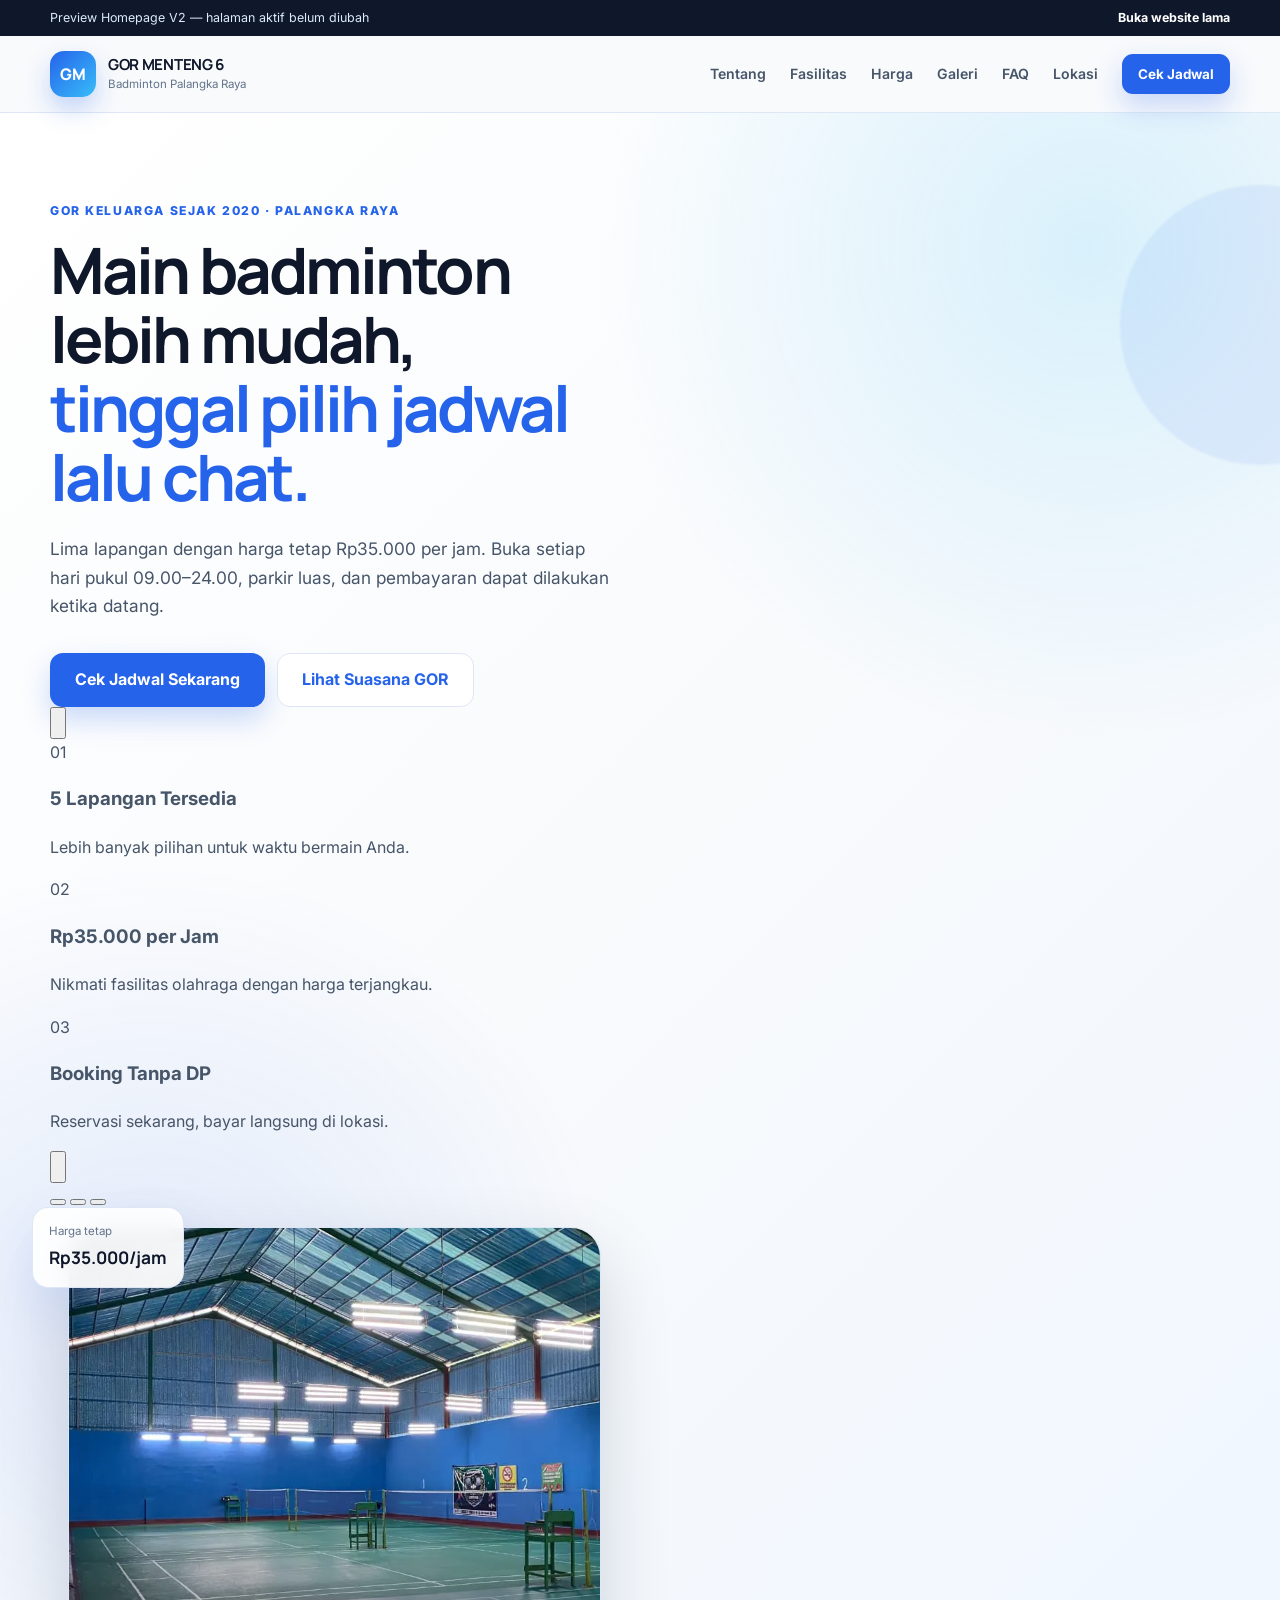
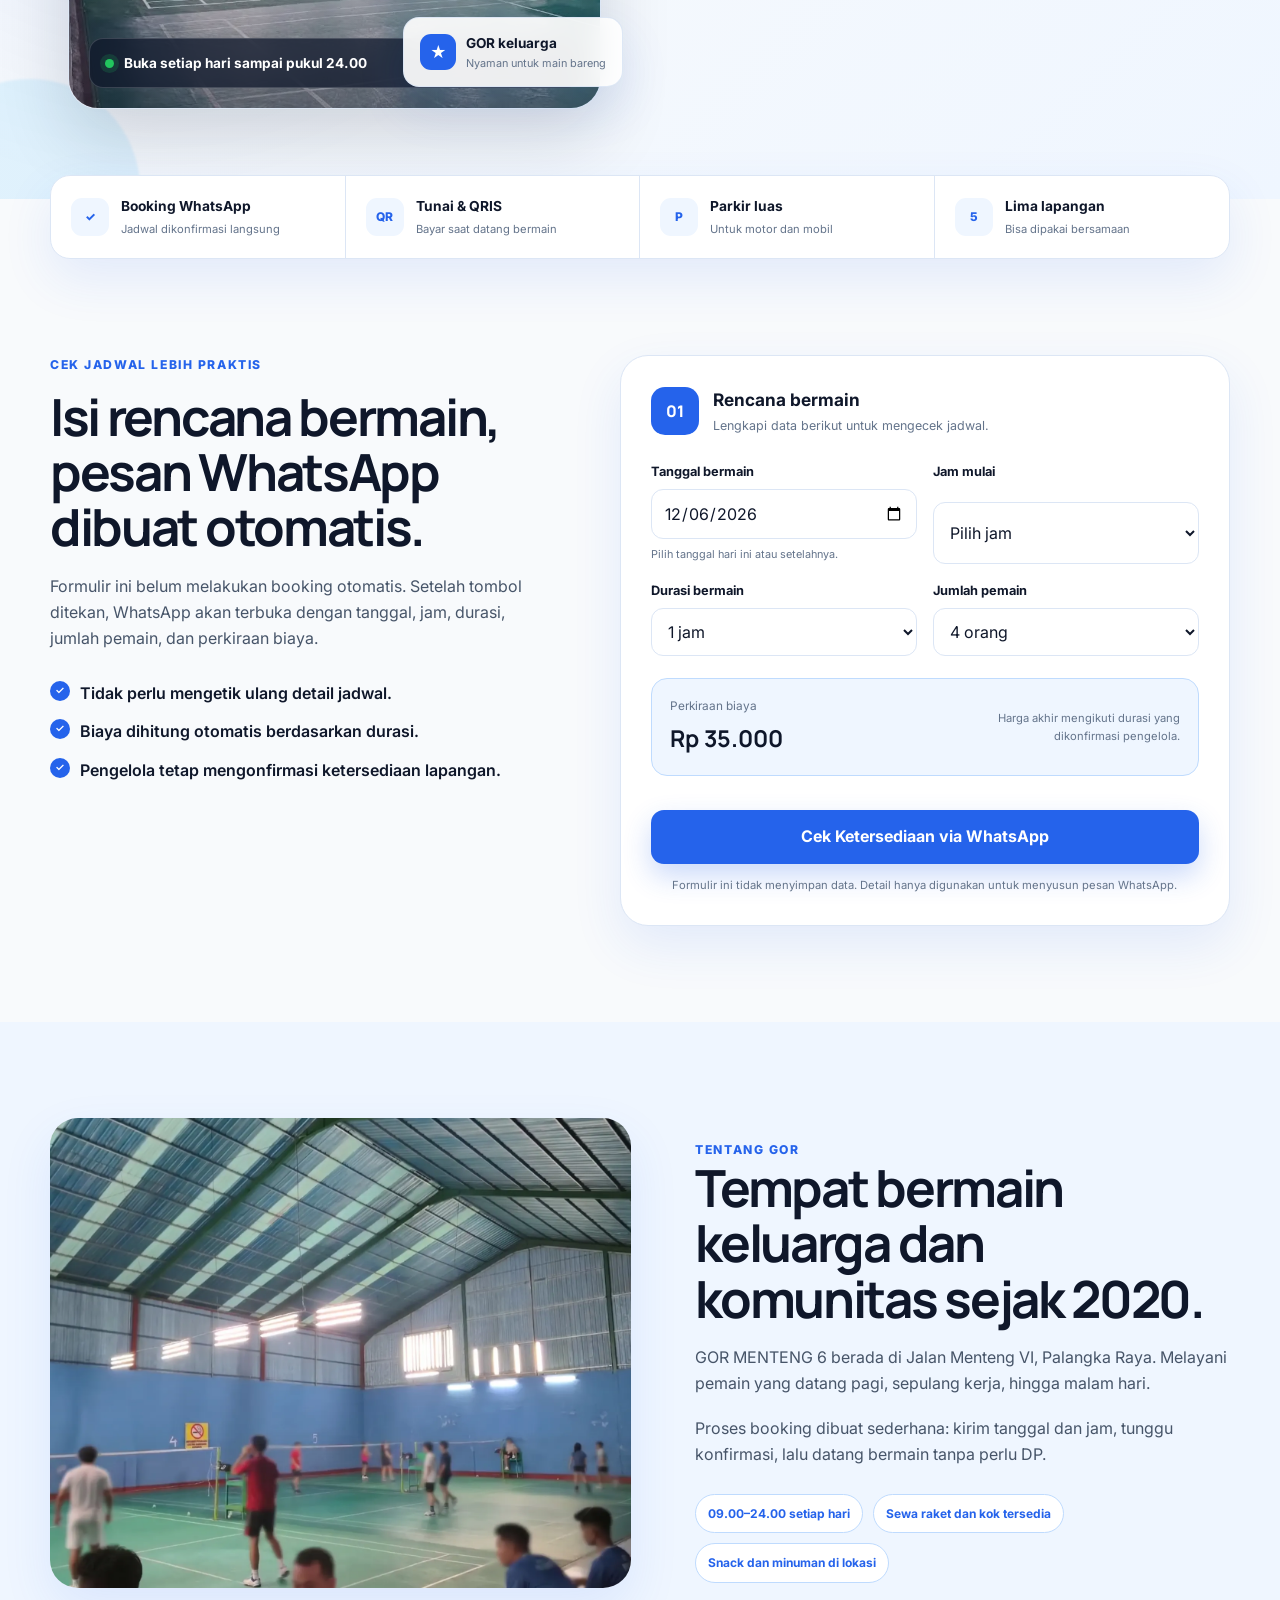
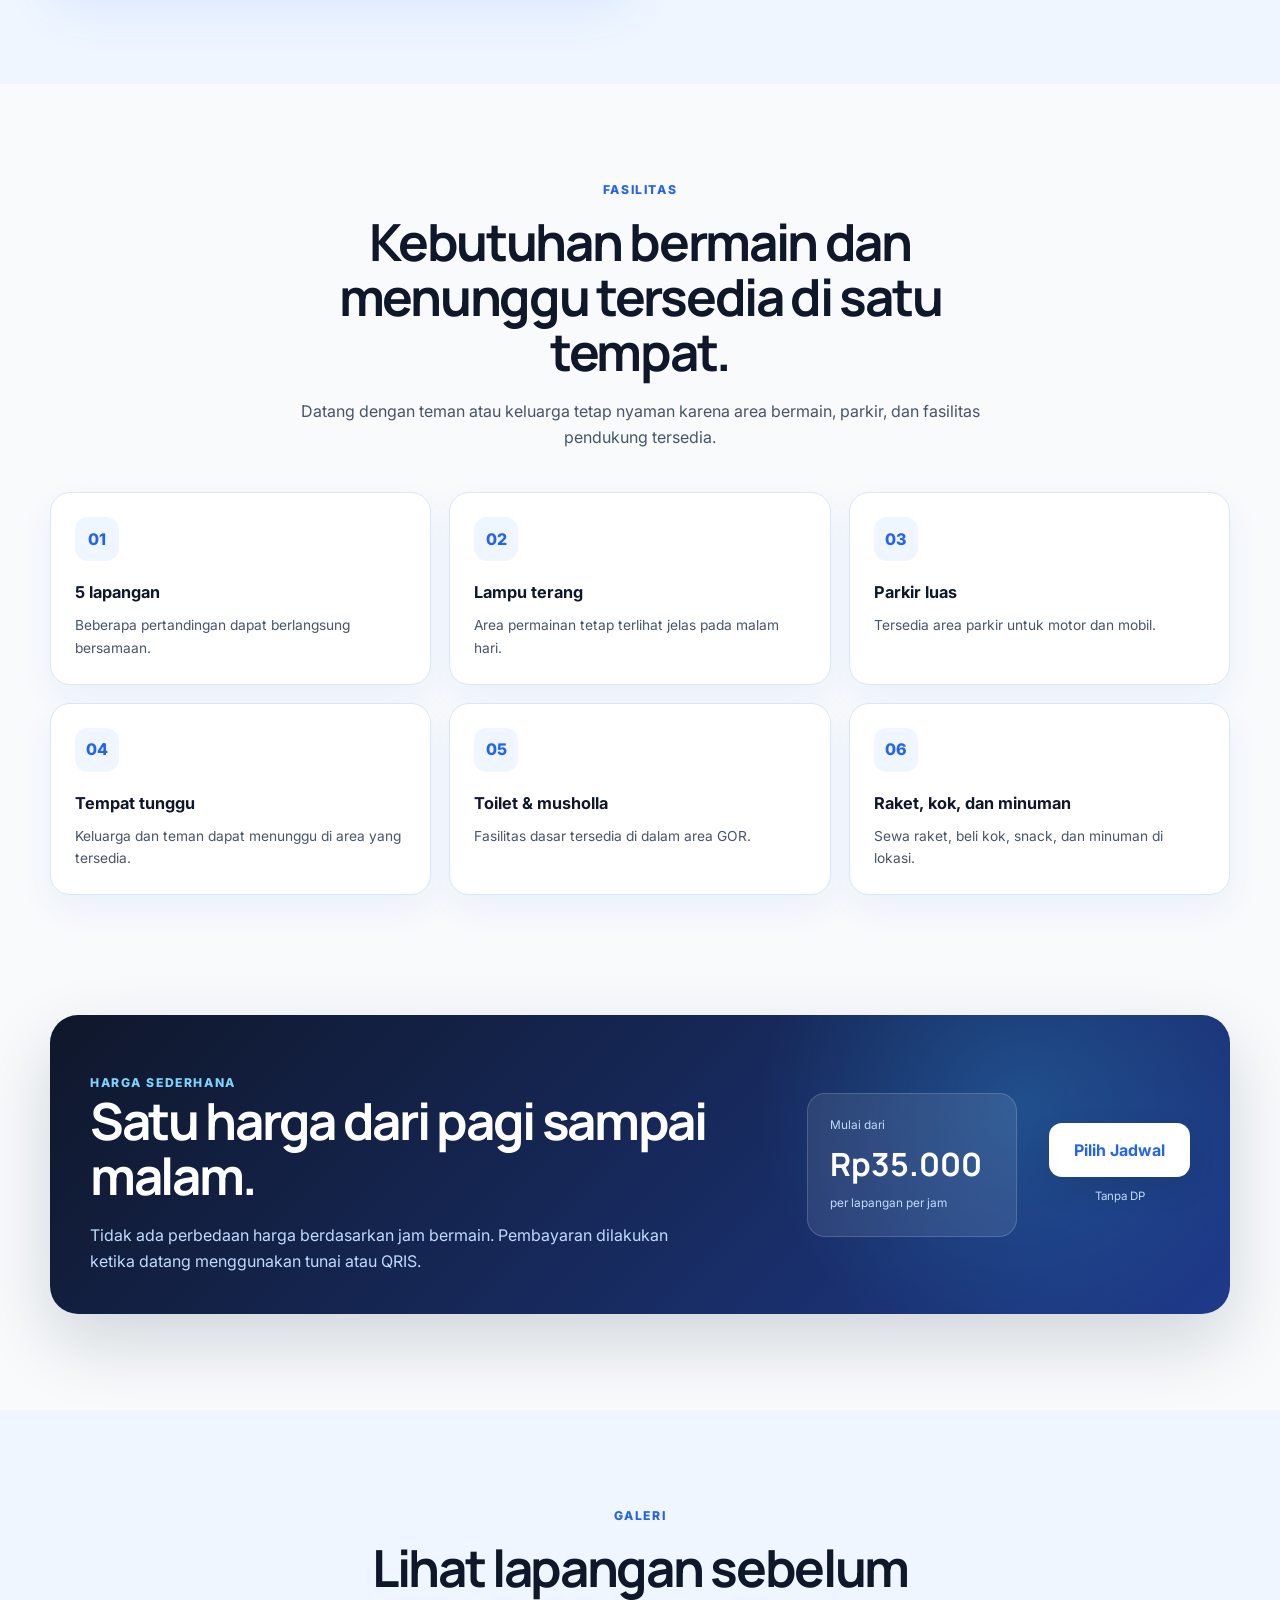
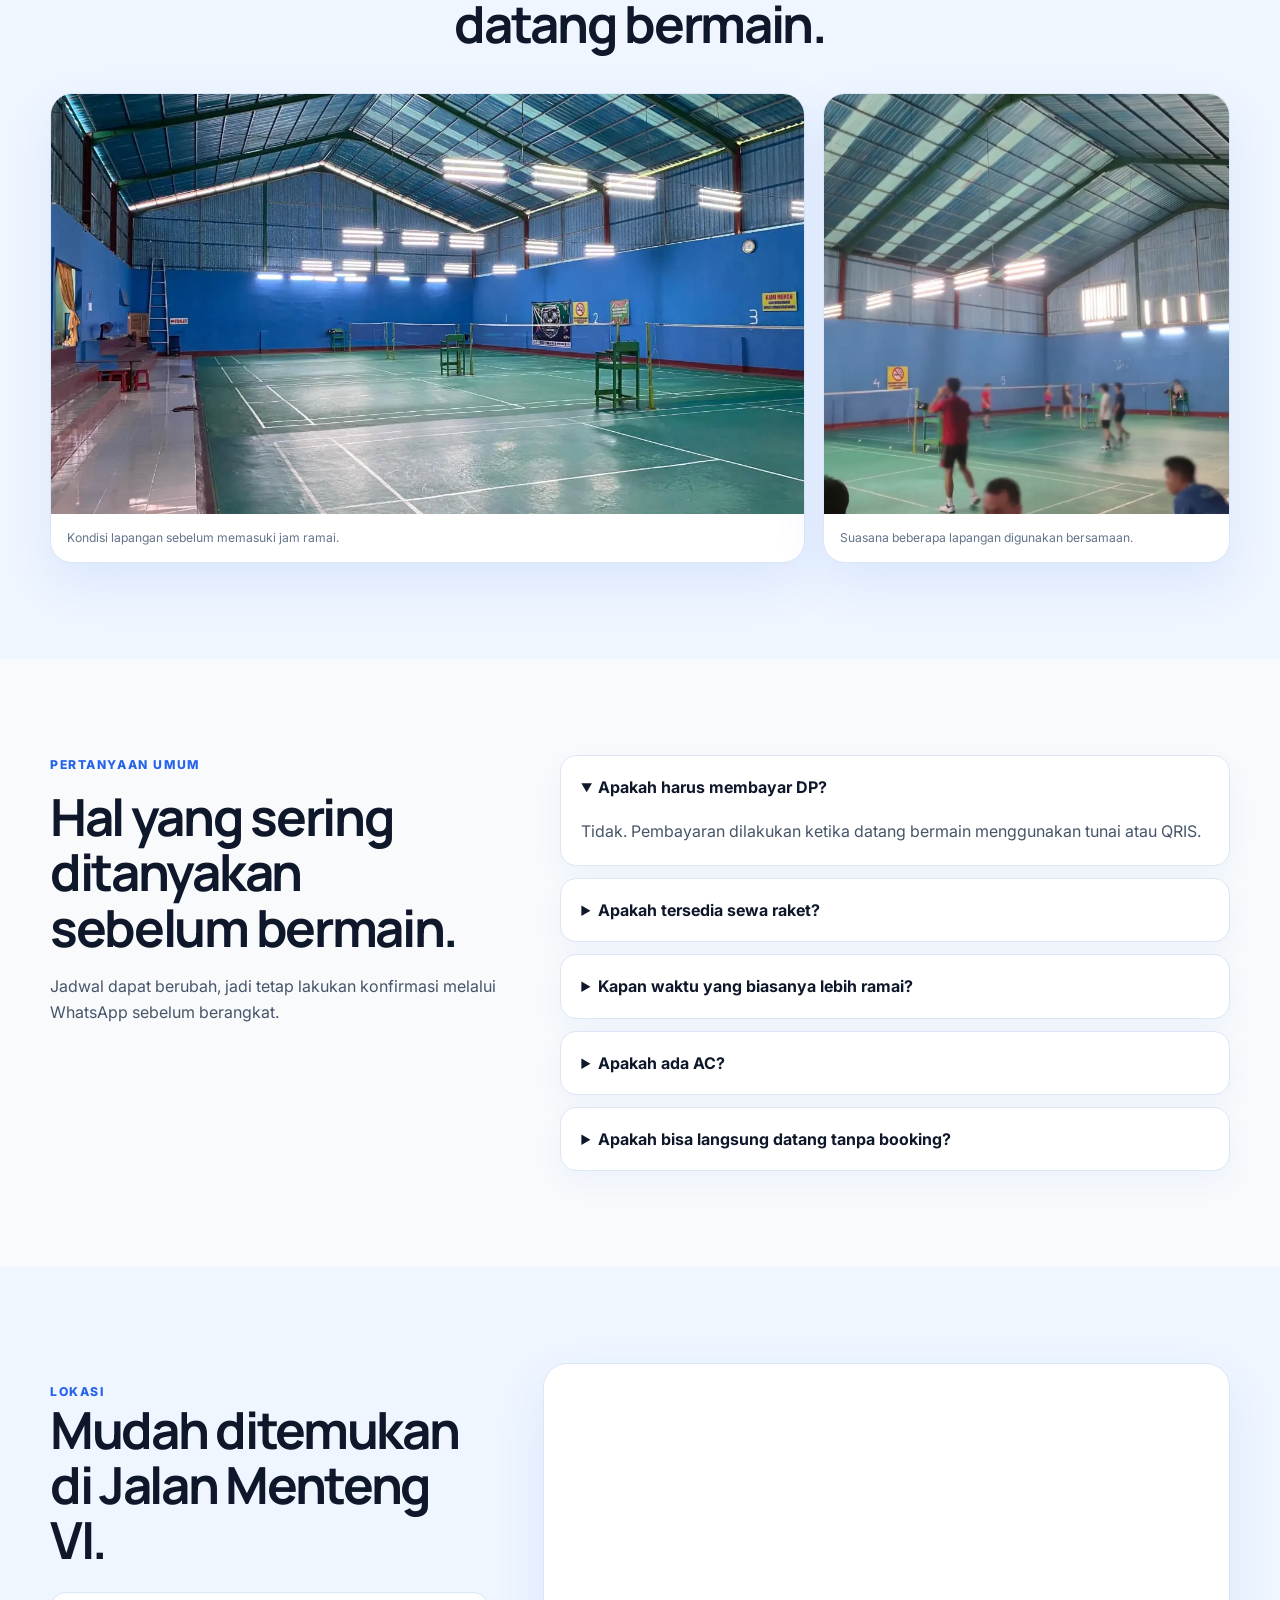
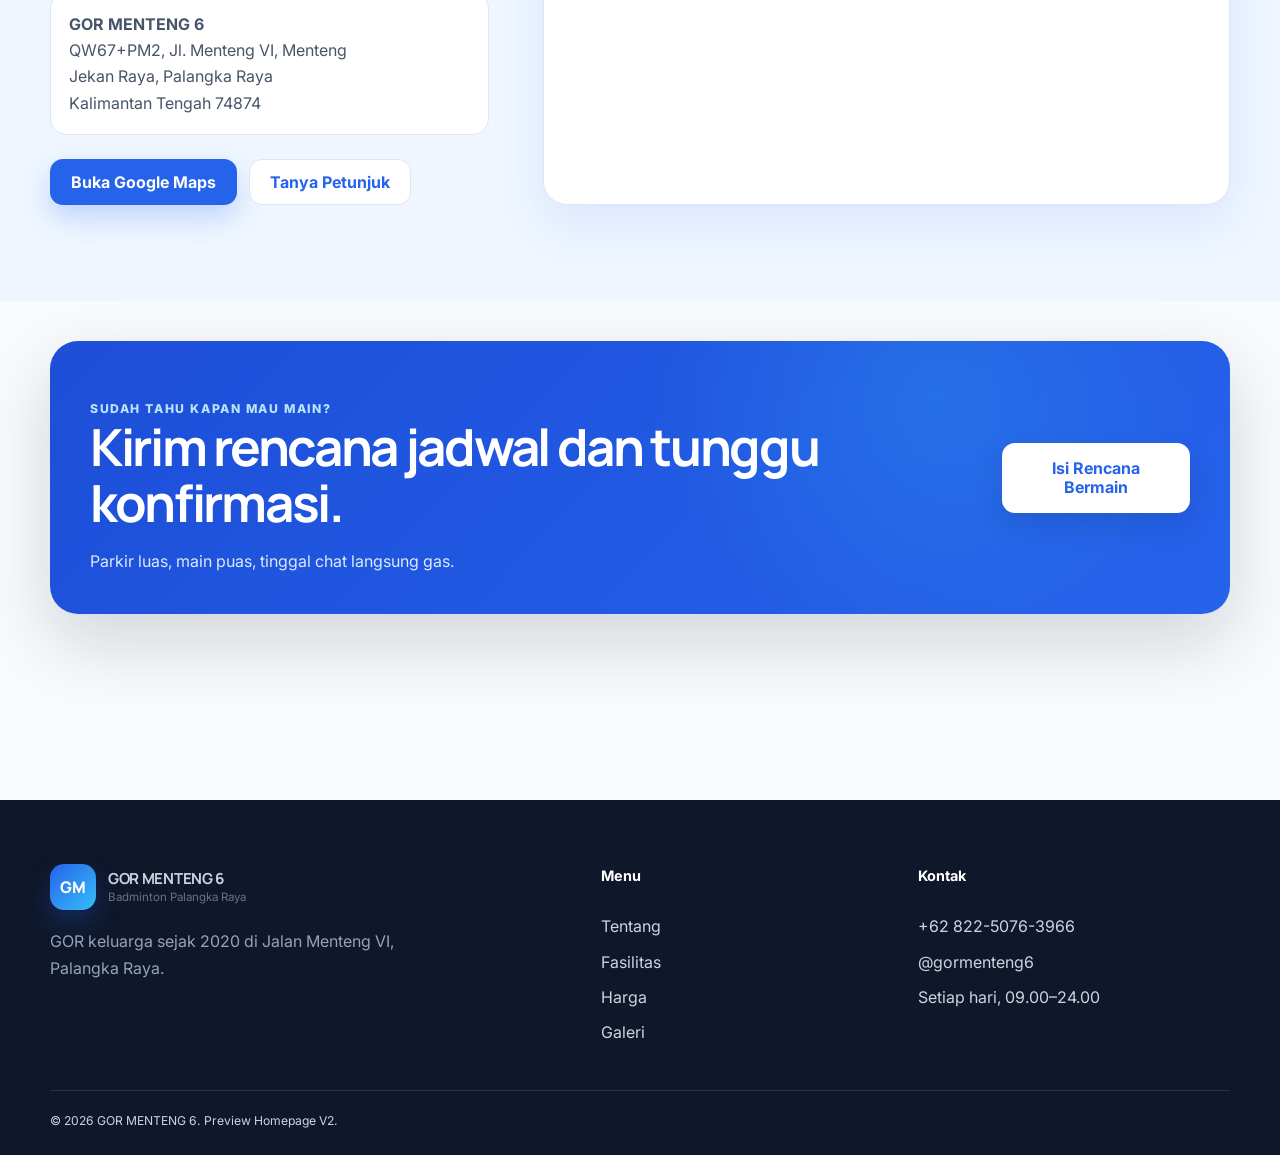
==== commit 4be8732b: "Update preview-v2.html" ====
--- a/preview-v2.html
+++ b/preview-v2.html
@@ -145,23 +145,106 @@
               </a>
             </div>
 
-            <div class="hero-trust" aria-label="Informasi utama GOR">
-              <article>
-                <strong>5</strong>
-                <span>Lapangan</span>
-              </article>
-
-              <article>
-                <strong>Rp35.000</strong>
-                <span>Per jam</span>
-              </article>
-
-              <article>
-                <strong>Tanpa DP</strong>
-                <span>Bayar di lokasi</span>
-              </article>
-            </div>
-          </div>
+ <div
+  class="benefit-slider"
+  data-benefit-slider
+  aria-label="Keunggulan GOR MENTENG 6"
+  aria-roledescription="carousel"
+>
+  <div class="benefit-slider__stage">
+    <button
+      class="benefit-slider__arrow"
+      type="button"
+      data-benefit-prev
+      aria-label="Lihat keunggulan sebelumnya"
+    >
+      <svg viewBox="0 0 24 24" aria-hidden="true">
+        <path d="m15 18-6-6 6-6"></path>
+      </svg>
+    </button>
+
+    <div class="benefit-slider__viewport">
+      <div class="benefit-slider__track" data-benefit-track>
+        <article
+          class="benefit-slide is-active"
+          data-benefit-slide
+          aria-hidden="false"
+        >
+          <span class="benefit-slide__number" aria-hidden="true">01</span>
+
+          <h3>5 Lapangan Tersedia</h3>
+
+          <p>
+            Lebih banyak pilihan untuk waktu bermain Anda.
+          </p>
+        </article>
+
+        <article
+          class="benefit-slide"
+          data-benefit-slide
+          aria-hidden="true"
+        >
+          <span class="benefit-slide__number" aria-hidden="true">02</span>
+
+          <h3>Rp35.000 per Jam</h3>
+
+          <p>
+            Nikmati fasilitas olahraga dengan harga terjangkau.
+          </p>
+        </article>
+
+        <article
+          class="benefit-slide"
+          data-benefit-slide
+          aria-hidden="true"
+        >
+          <span class="benefit-slide__number" aria-hidden="true">03</span>
+
+          <h3>Booking Tanpa DP</h3>
+
+          <p>
+            Reservasi sekarang, bayar langsung di lokasi.
+          </p>
+        </article>
+      </div>
+    </div>
+
+    <button
+      class="benefit-slider__arrow"
+      type="button"
+      data-benefit-next
+      aria-label="Lihat keunggulan berikutnya"
+    >
+      <svg viewBox="0 0 24 24" aria-hidden="true">
+        <path d="m9 18 6-6-6-6"></path>
+      </svg>
+    </button>
+  </div>
+
+  <div class="benefit-slider__dots" aria-label="Pilih slide keunggulan">
+    <button
+      class="is-active"
+      type="button"
+      data-benefit-dot
+      aria-label="Tampilkan slide 1: 5 Lapangan Tersedia"
+      aria-current="true"
+    ></button>
+
+    <button
+      type="button"
+      data-benefit-dot
+      aria-label="Tampilkan slide 2: Rp35.000 per Jam"
+      aria-current="false"
+    ></button>
+
+    <button
+      type="button"
+      data-benefit-dot
+      aria-label="Tampilkan slide 3: Booking Tanpa DP"
+      aria-current="false"
+    ></button>
+  </div>
+</div>
 
           <div class="hero-visual">
             <div class="hero-image-card">
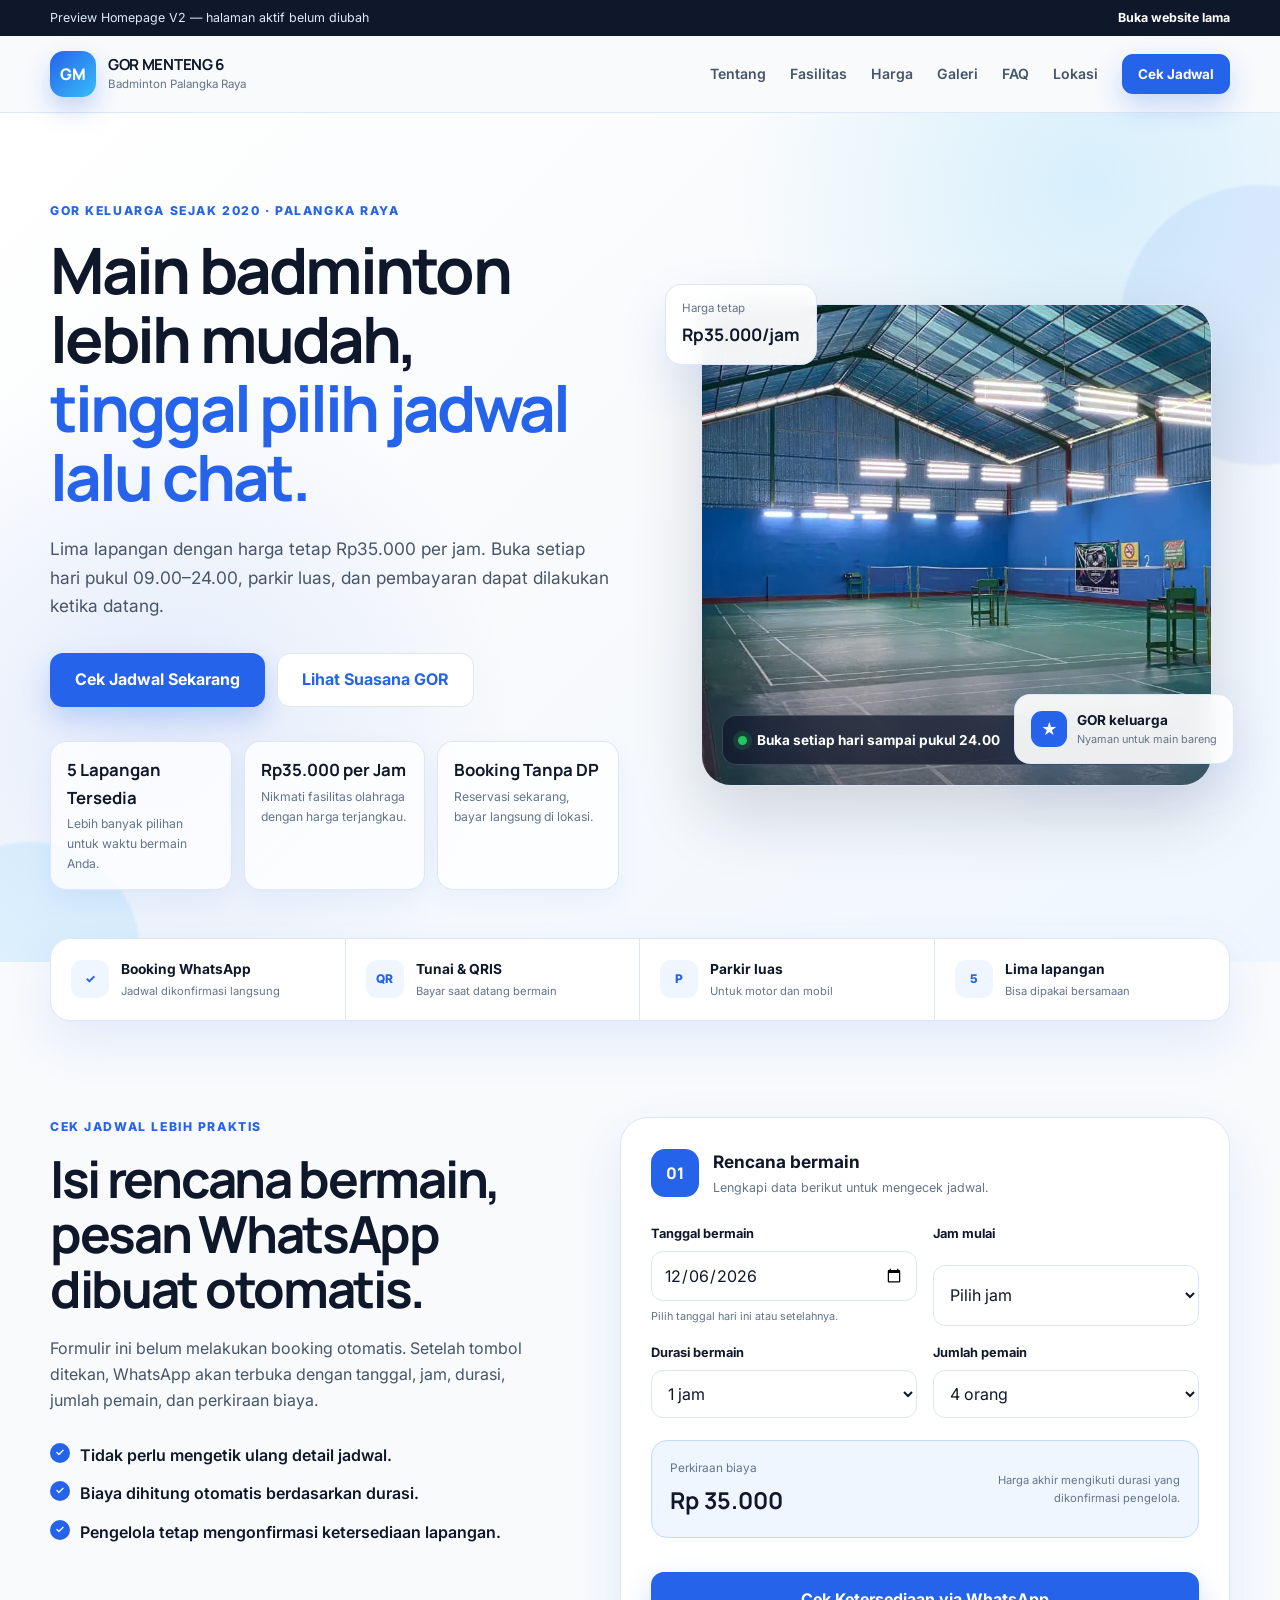
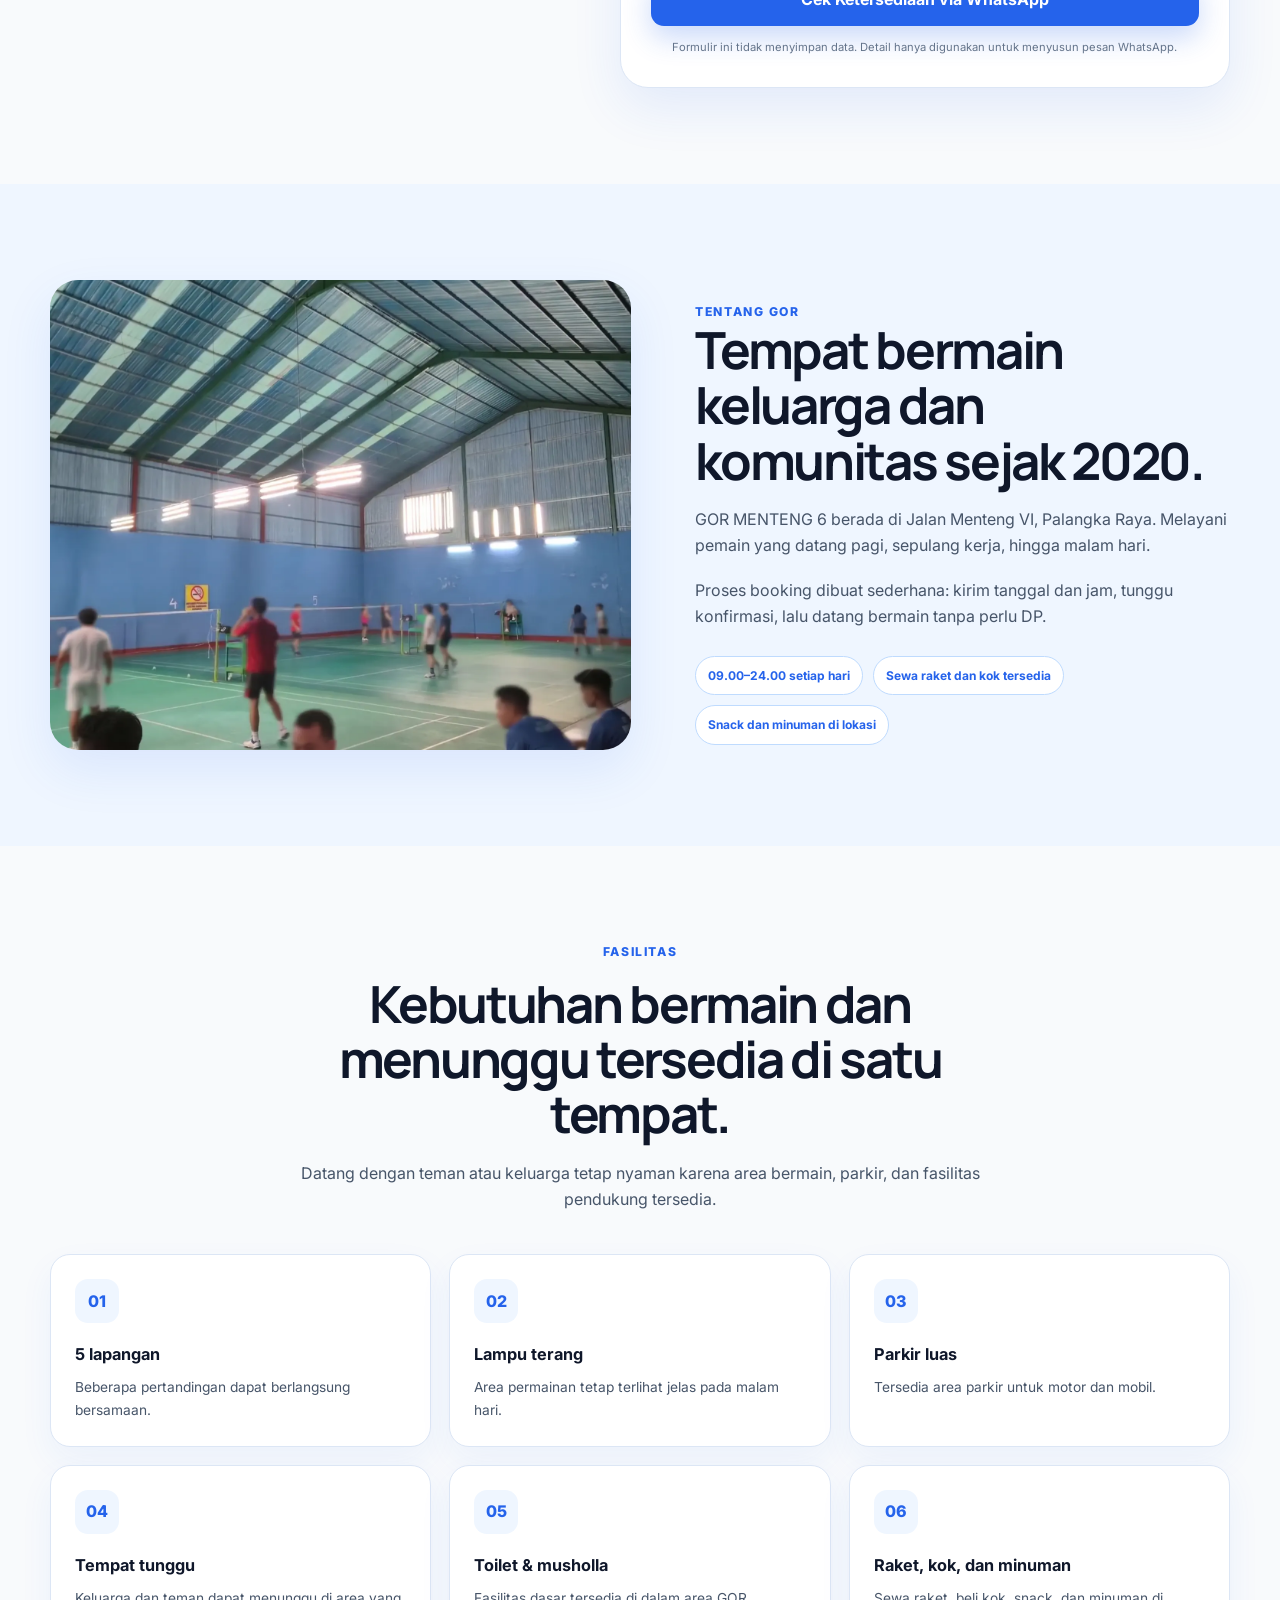
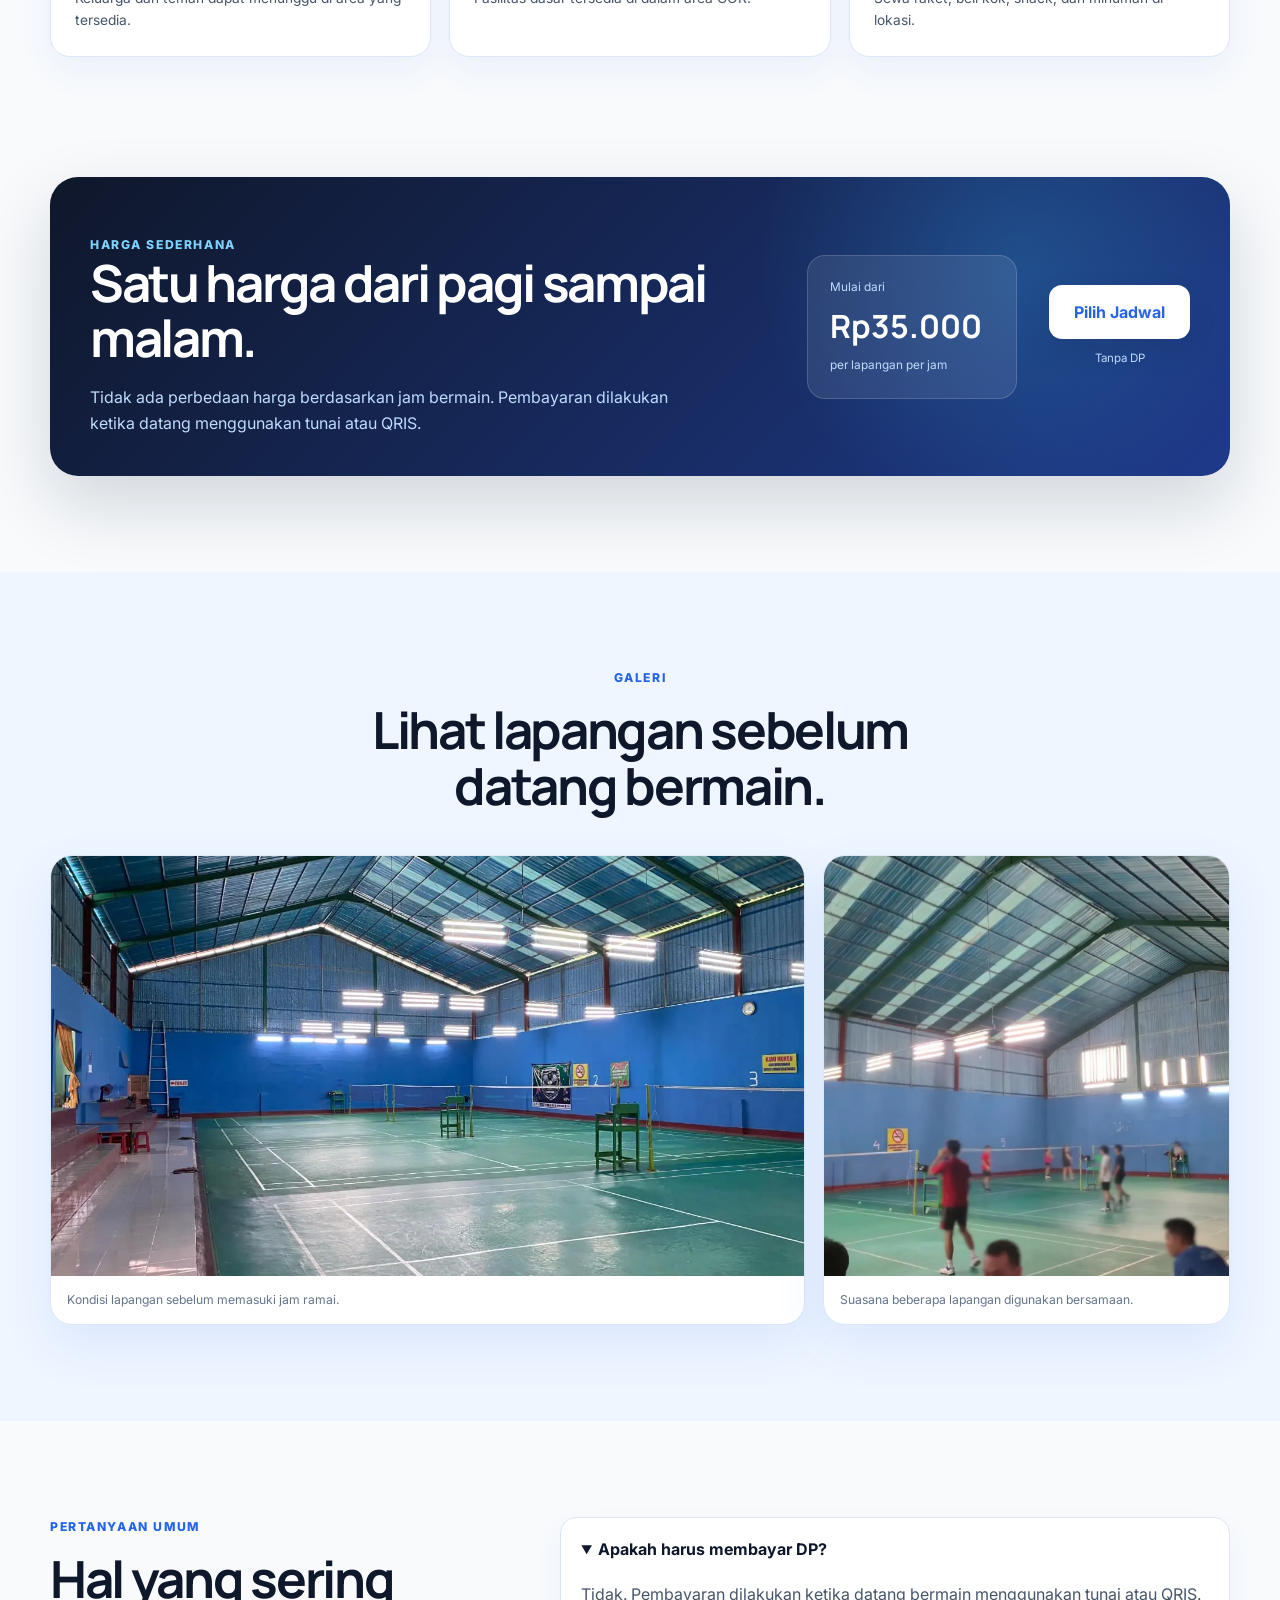
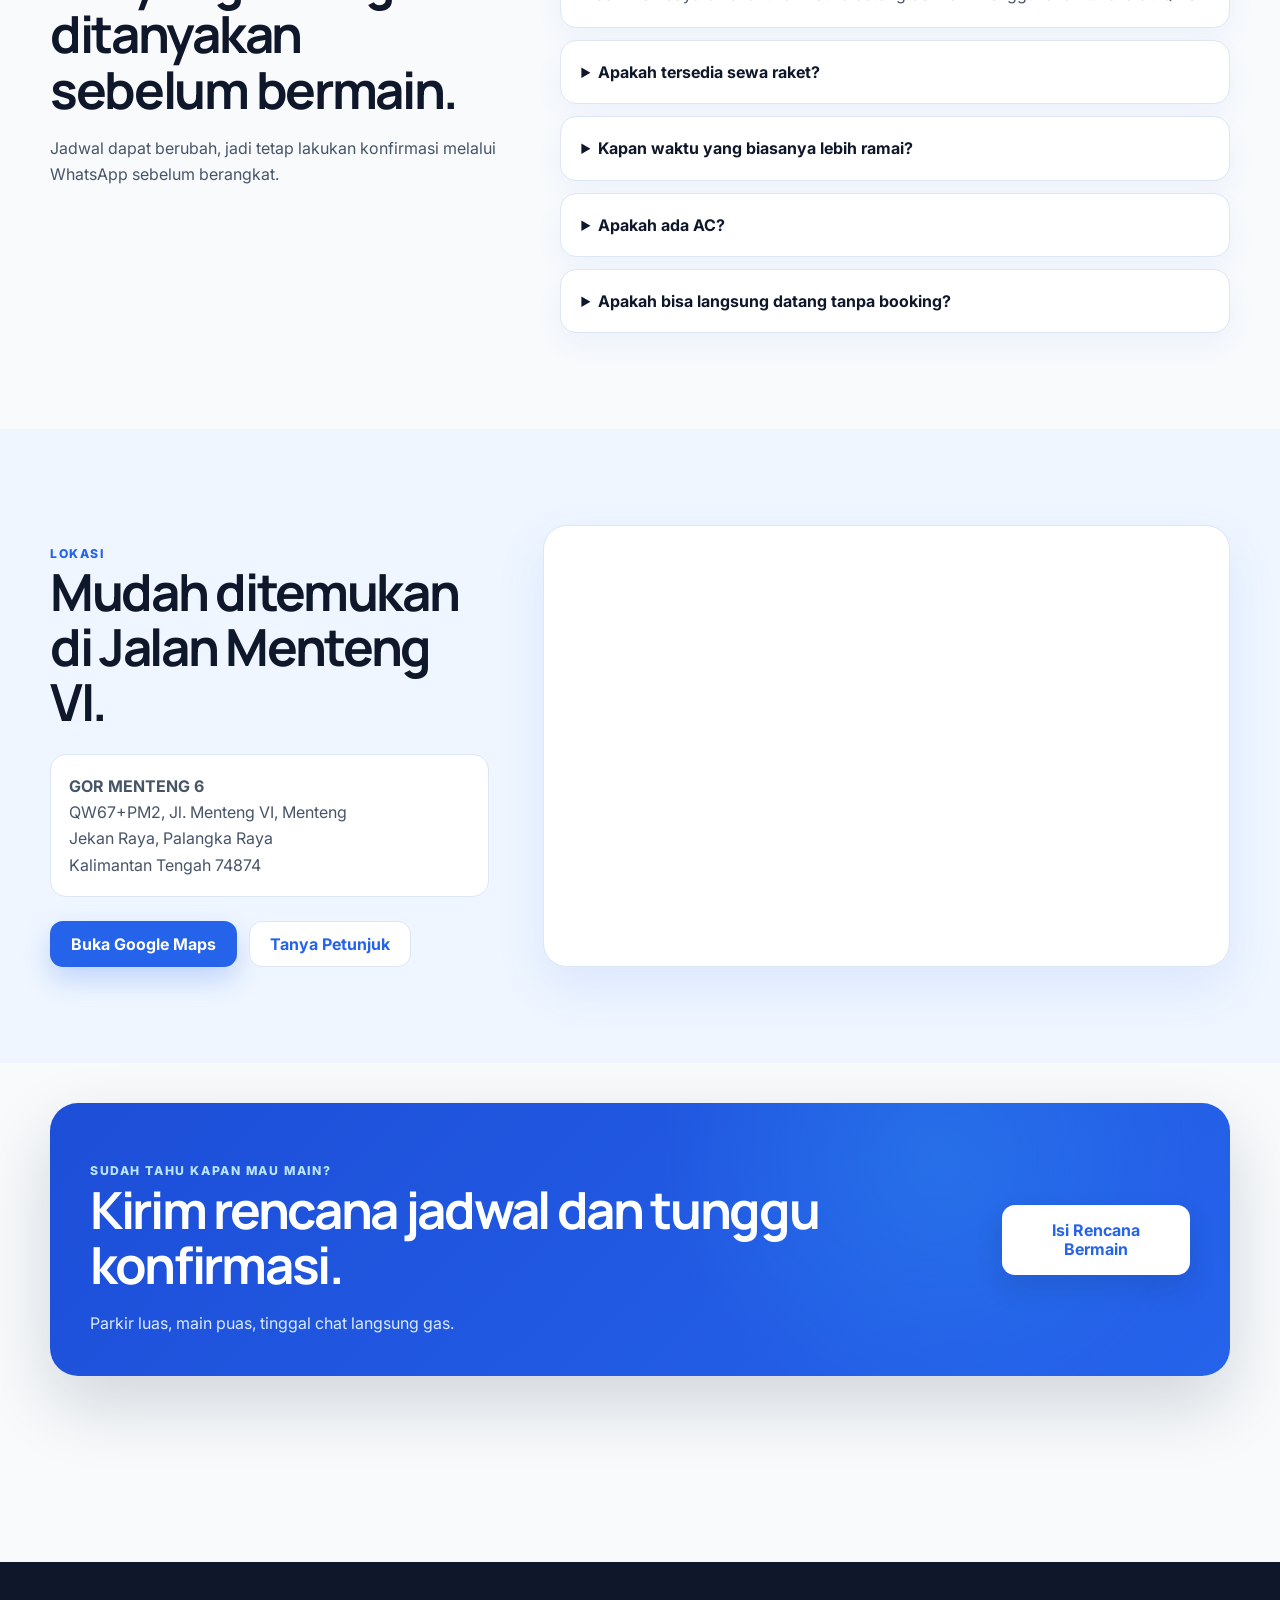
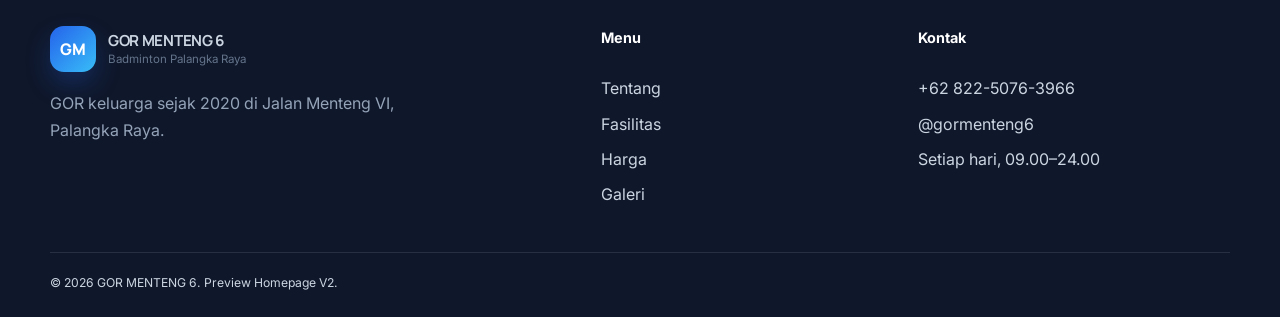
==== commit f17b754a: "Replace benefit slider with hero trust section Removed the benefit slider and replaced it with a her" ====
--- a/preview-v2.html
+++ b/preview-v2.html
@@ -145,106 +145,23 @@
               </a>
             </div>
 
- <div
-  class="benefit-slider"
-  data-benefit-slider
-  aria-label="Keunggulan GOR MENTENG 6"
-  aria-roledescription="carousel"
->
-  <div class="benefit-slider__stage">
-    <button
-      class="benefit-slider__arrow"
-      type="button"
-      data-benefit-prev
-      aria-label="Lihat keunggulan sebelumnya"
-    >
-      <svg viewBox="0 0 24 24" aria-hidden="true">
-        <path d="m15 18-6-6 6-6"></path>
-      </svg>
-    </button>
-
-    <div class="benefit-slider__viewport">
-      <div class="benefit-slider__track" data-benefit-track>
-        <article
-          class="benefit-slide is-active"
-          data-benefit-slide
-          aria-hidden="false"
-        >
-          <span class="benefit-slide__number" aria-hidden="true">01</span>
-
-          <h3>5 Lapangan Tersedia</h3>
-
-          <p>
-            Lebih banyak pilihan untuk waktu bermain Anda.
-          </p>
-        </article>
-
-        <article
-          class="benefit-slide"
-          data-benefit-slide
-          aria-hidden="true"
-        >
-          <span class="benefit-slide__number" aria-hidden="true">02</span>
-
-          <h3>Rp35.000 per Jam</h3>
-
-          <p>
-            Nikmati fasilitas olahraga dengan harga terjangkau.
-          </p>
-        </article>
-
-        <article
-          class="benefit-slide"
-          data-benefit-slide
-          aria-hidden="true"
-        >
-          <span class="benefit-slide__number" aria-hidden="true">03</span>
-
-          <h3>Booking Tanpa DP</h3>
-
-          <p>
-            Reservasi sekarang, bayar langsung di lokasi.
-          </p>
-        </article>
-      </div>
-    </div>
-
-    <button
-      class="benefit-slider__arrow"
-      type="button"
-      data-benefit-next
-      aria-label="Lihat keunggulan berikutnya"
-    >
-      <svg viewBox="0 0 24 24" aria-hidden="true">
-        <path d="m9 18 6-6-6-6"></path>
-      </svg>
-    </button>
-  </div>
-
-  <div class="benefit-slider__dots" aria-label="Pilih slide keunggulan">
-    <button
-      class="is-active"
-      type="button"
-      data-benefit-dot
-      aria-label="Tampilkan slide 1: 5 Lapangan Tersedia"
-      aria-current="true"
-    ></button>
-
-    <button
-      type="button"
-      data-benefit-dot
-      aria-label="Tampilkan slide 2: Rp35.000 per Jam"
-      aria-current="false"
-    ></button>
-
-    <button
-      type="button"
-      data-benefit-dot
-      aria-label="Tampilkan slide 3: Booking Tanpa DP"
-      aria-current="false"
-    ></button>
-  </div>
-</div>
+            <div class="hero-trust" aria-label="Keunggulan GOR MENTENG 6">
+              <article>
+                <strong>5 Lapangan Tersedia</strong>
+                <span>Lebih banyak pilihan untuk waktu bermain Anda.</span>
+              </article>
+
+              <article>
+                <strong>Rp35.000 per Jam</strong>
+                <span>Nikmati fasilitas olahraga dengan harga terjangkau.</span>
+              </article>
+
+              <article>
+                <strong>Booking Tanpa DP</strong>
+                <span>Reservasi sekarang, bayar langsung di lokasi.</span>
+              </article>
+            </div>
+          </div>
 
           <div class="hero-visual">
             <div class="hero-image-card">
--- a/css/preview-v2.css
+++ b/css/preview-v2.css
@@ -1435,3 +1435,244 @@
     animation-iteration-count: 1 !important;
   }
 }
+
+/* ==========================================================
+   CAROUSEL KEUNGGULAN
+   HP: satu kartu bergantian
+   Desktop: tiga kartu berjajar
+   ========================================================== */
+
+.benefit-slider {
+  position: relative;
+  width: 100%;
+  max-width: 25rem;
+  margin-inline: auto;
+}
+
+.benefit-slider__stage {
+  display: grid;
+  grid-template-columns: 2.5rem minmax(0, 20rem) 2.5rem;
+  align-items: center;
+  justify-content: center;
+  gap: 0.55rem;
+}
+
+.benefit-slider__viewport {
+  width: 100%;
+  min-width: 0;
+  overflow: hidden;
+  border-radius: 1.5rem;
+}
+
+.benefit-slider__track {
+  display: grid;
+  gap: 1rem;
+}
+
+.js-enabled .benefit-slider__track {
+  display: flex;
+  gap: 0;
+  transition: transform 450ms ease;
+  will-change: transform;
+}
+
+.benefit-slide {
+  position: relative;
+  display: flex;
+  min-width: 0;
+  min-height: 12rem;
+  flex-direction: column;
+  align-items: center;
+  justify-content: center;
+  padding: 1.6rem 1.25rem;
+  overflow: hidden;
+  color: #0f172a;
+  text-align: center;
+  background:
+    radial-gradient(
+      circle at 100% 0%,
+      rgba(37, 99, 235, 0.12),
+      transparent 42%
+    ),
+    #ffffff;
+  border: 1px solid #d8e4f4;
+  border-radius: 1.5rem;
+  box-shadow: 0 14px 35px rgba(15, 23, 42, 0.08);
+}
+
+.js-enabled .benefit-slide {
+  width: 100%;
+  flex: 0 0 100%;
+}
+
+.benefit-slide::after {
+  position: absolute;
+  right: -2.2rem;
+  bottom: -2.7rem;
+  width: 7rem;
+  height: 7rem;
+  border: 1.25rem solid rgba(37, 99, 235, 0.05);
+  border-radius: 50%;
+  content: "";
+  pointer-events: none;
+}
+
+.benefit-slide__number {
+  display: grid;
+  width: 2.5rem;
+  height: 2.5rem;
+  margin-bottom: 0.9rem;
+  place-items: center;
+  color: #2563eb;
+  background: #eaf2ff;
+  border-radius: 50%;
+  font-size: 0.78rem;
+  font-weight: 800;
+  line-height: 1;
+}
+
+.benefit-slide h3 {
+  position: relative;
+  z-index: 1;
+  margin: 0 0 0.65rem;
+  color: #0f172a;
+  font-size: clamp(1.05rem, 5vw, 1.35rem);
+  line-height: 1.25;
+}
+
+.benefit-slide p {
+  position: relative;
+  z-index: 1;
+  max-width: 27ch;
+  margin: 0;
+  color: #64748b;
+  font-size: 0.88rem;
+  line-height: 1.6;
+}
+
+.benefit-slider__arrow {
+  display: none;
+  width: 2.5rem;
+  height: 2.5rem;
+  padding: 0;
+  place-items: center;
+  color: #2563eb;
+  background: #ffffff;
+  border: 1px solid #cdddf4;
+  border-radius: 50%;
+  box-shadow: 0 8px 22px rgba(15, 23, 42, 0.1);
+  cursor: pointer;
+  transition:
+    color 180ms ease,
+    background-color 180ms ease,
+    border-color 180ms ease,
+    transform 180ms ease;
+}
+
+.js-enabled .benefit-slider__arrow {
+  display: grid;
+}
+
+.benefit-slider__arrow:hover {
+  color: #ffffff;
+  background: #2563eb;
+  border-color: #2563eb;
+  transform: scale(1.06);
+}
+
+.benefit-slider__arrow:active {
+  transform: scale(0.96);
+}
+
+.benefit-slider__arrow svg {
+  width: 1.25rem;
+  height: 1.25rem;
+  fill: none;
+  stroke: currentColor;
+  stroke-width: 2.2;
+  stroke-linecap: round;
+  stroke-linejoin: round;
+}
+
+.benefit-slider__dots {
+  display: none;
+  align-items: center;
+  justify-content: center;
+  gap: 0.45rem;
+  margin-top: 1rem;
+}
+
+.js-enabled .benefit-slider__dots {
+  display: flex;
+}
+
+.benefit-slider__dots button {
+  width: 0.55rem;
+  height: 0.55rem;
+  padding: 0;
+  background: #bdcce2;
+  border: 0;
+  border-radius: 999px;
+  cursor: pointer;
+  transition:
+    width 250ms ease,
+    background-color 250ms ease,
+    transform 180ms ease;
+}
+
+.benefit-slider__dots button:hover {
+  background: #7894be;
+  transform: scale(1.15);
+}
+
+.benefit-slider__dots button.is-active {
+  width: 1.7rem;
+  background: #2563eb;
+}
+
+/* Desktop: tampilkan ketiga kartu secara berjajar. */
+@media (min-width: 48rem) {
+  .benefit-slider {
+    max-width: 70rem;
+  }
+
+  .benefit-slider__stage {
+    display: block;
+  }
+
+  .benefit-slider__viewport {
+    overflow: visible;
+  }
+
+  .benefit-slider__track,
+  .js-enabled .benefit-slider__track {
+    display: grid;
+    grid-template-columns: repeat(3, minmax(0, 1fr));
+    gap: 1rem;
+    transform: none !important;
+    transition: none;
+  }
+
+  .benefit-slide,
+  .js-enabled .benefit-slide {
+    width: auto;
+    min-height: 13rem;
+    flex: initial;
+    padding: 1.8rem 1.5rem;
+  }
+
+  .benefit-slider__arrow,
+  .js-enabled .benefit-slider__arrow,
+  .benefit-slider__dots,
+  .js-enabled .benefit-slider__dots {
+    display: none;
+  }
+}
+
+/* Pengguna yang mengurangi animasi tidak mendapat transisi bergerak. */
+@media (prefers-reduced-motion: reduce) {
+  .benefit-slider__track,
+  .js-enabled .benefit-slider__track {
+    transition: none;
+  }
+}
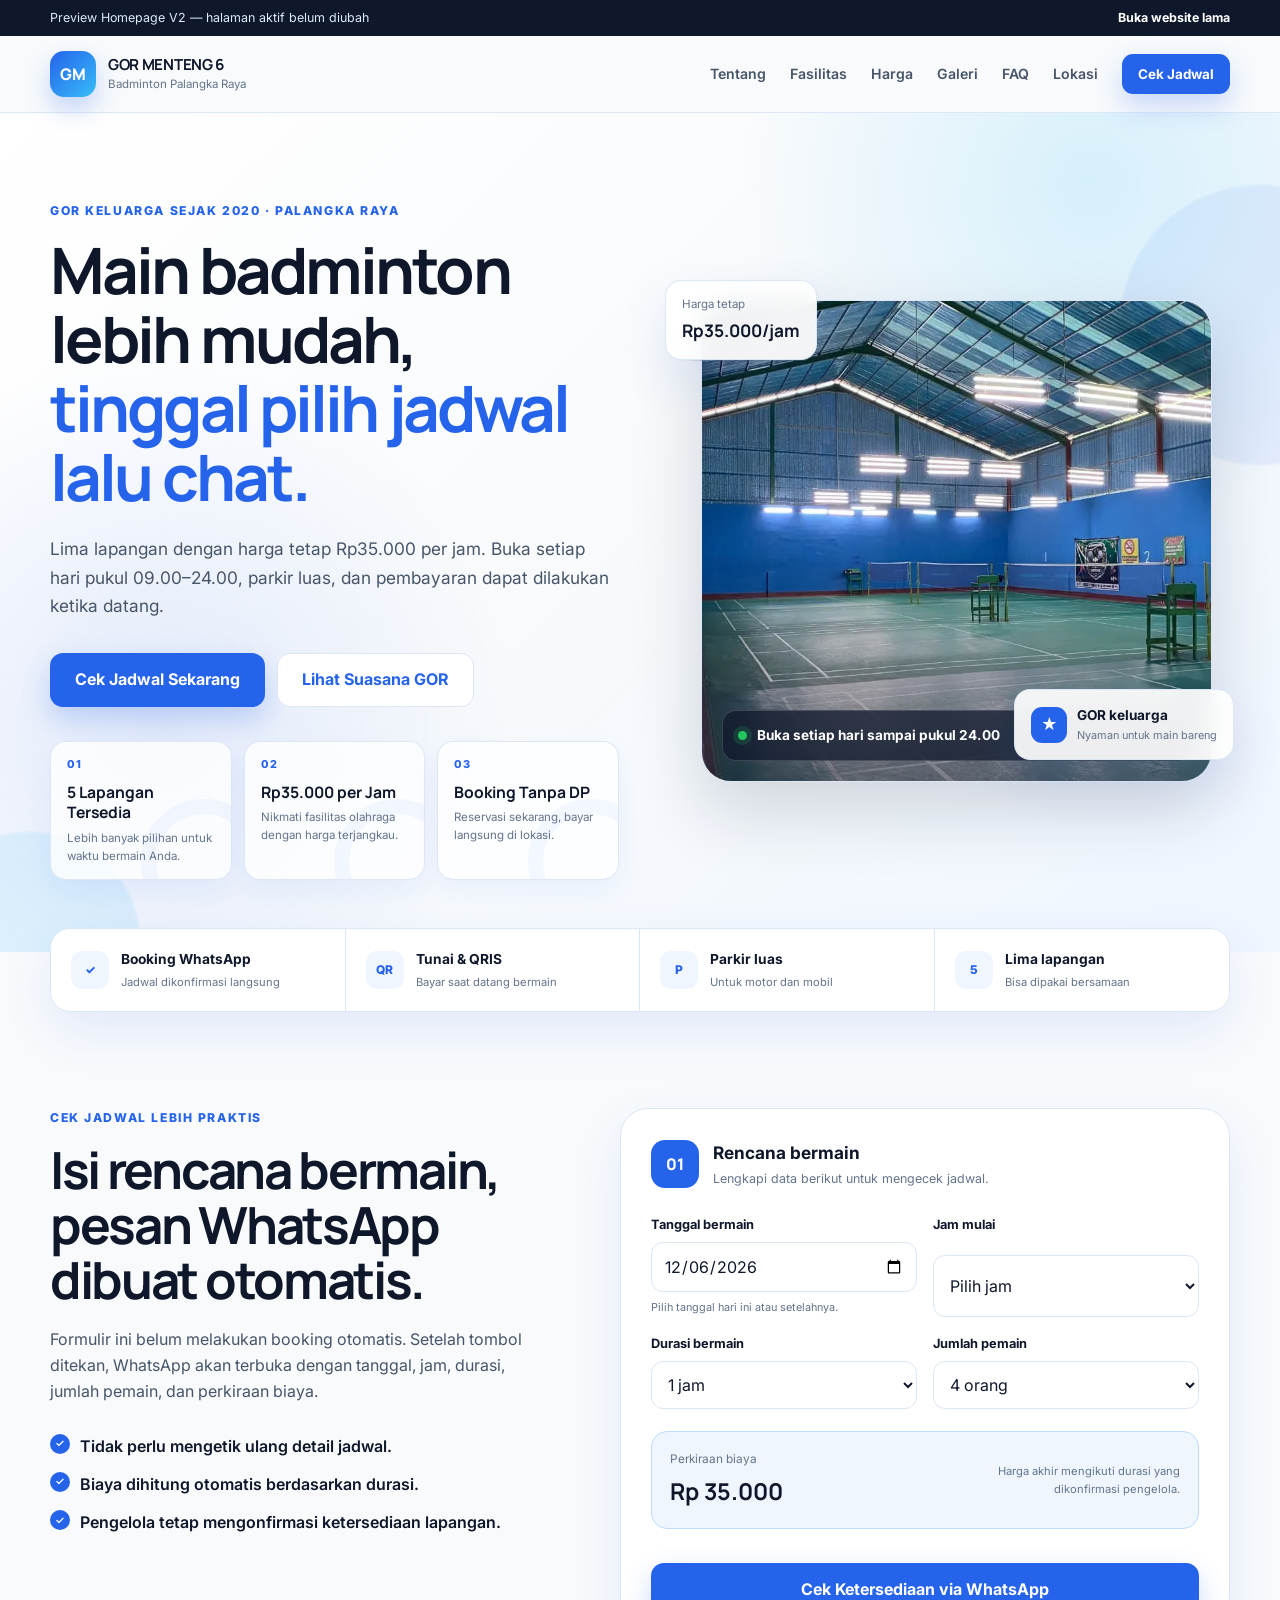
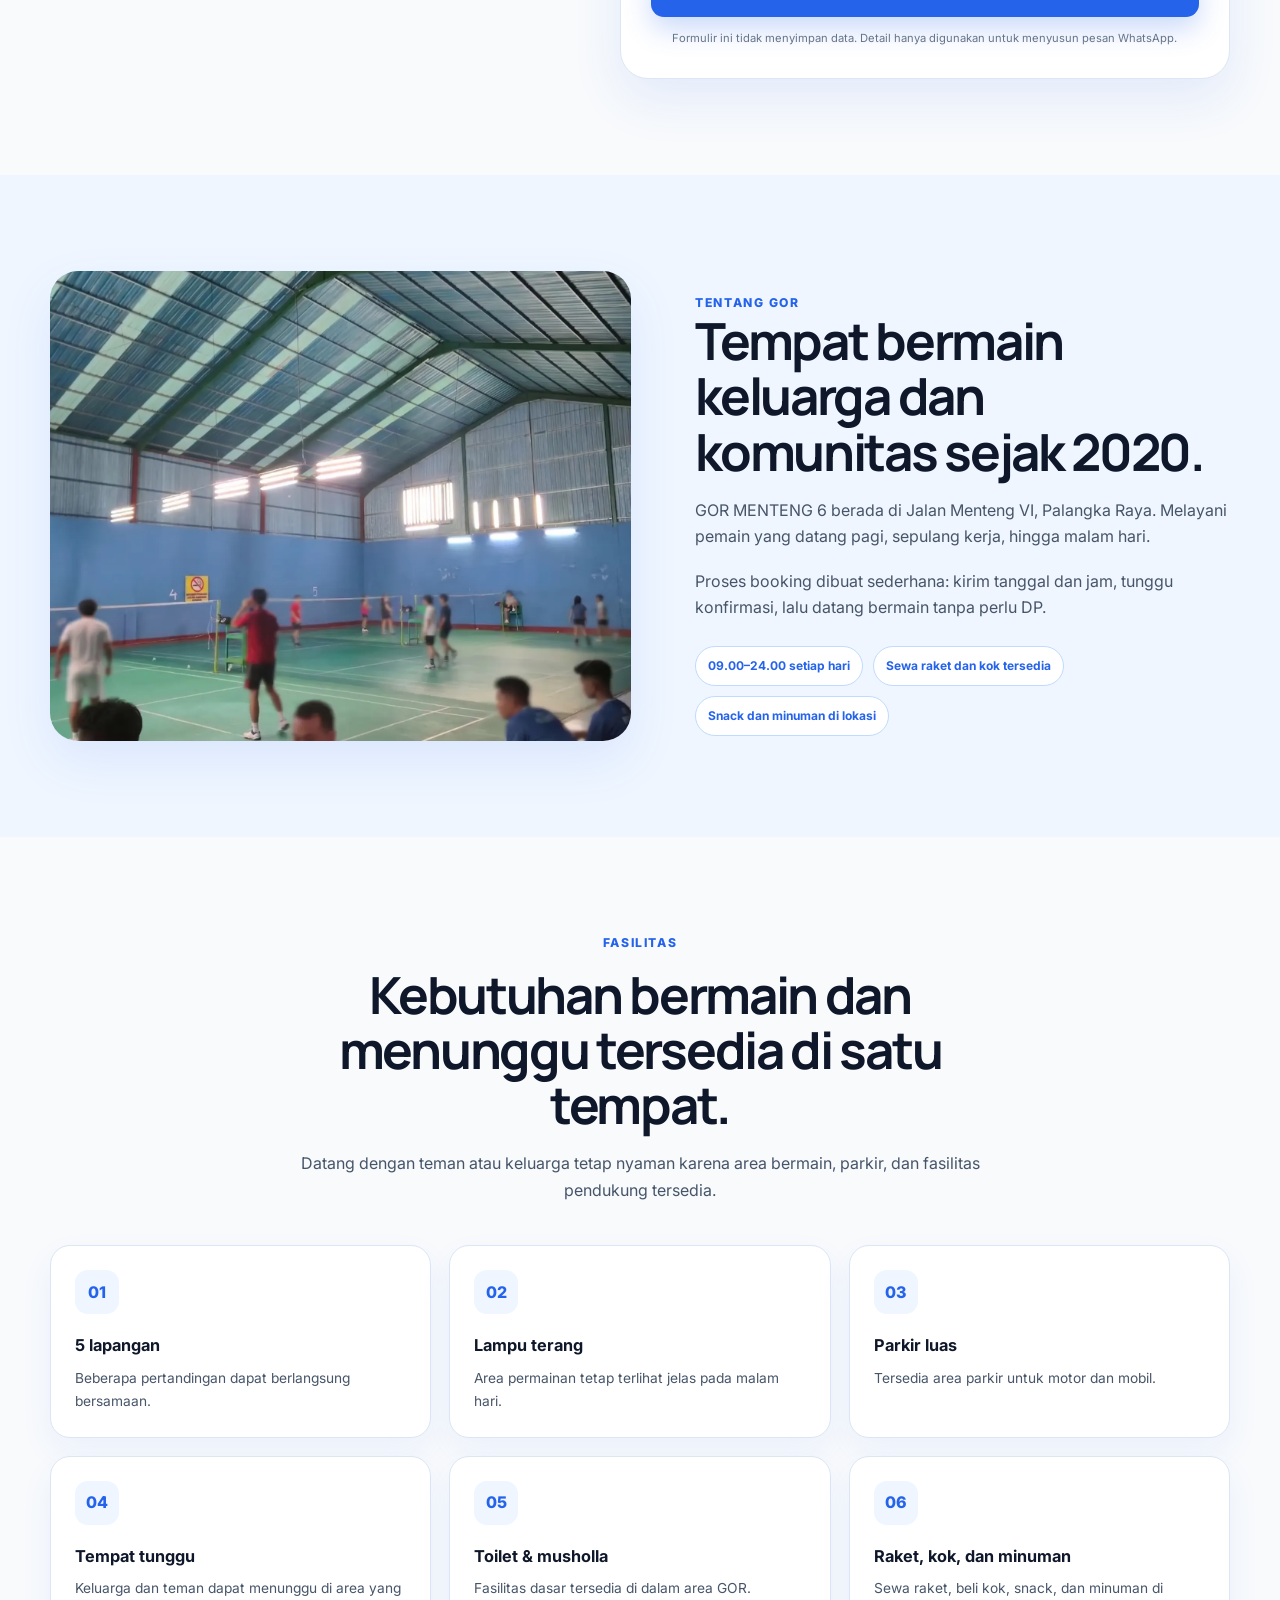
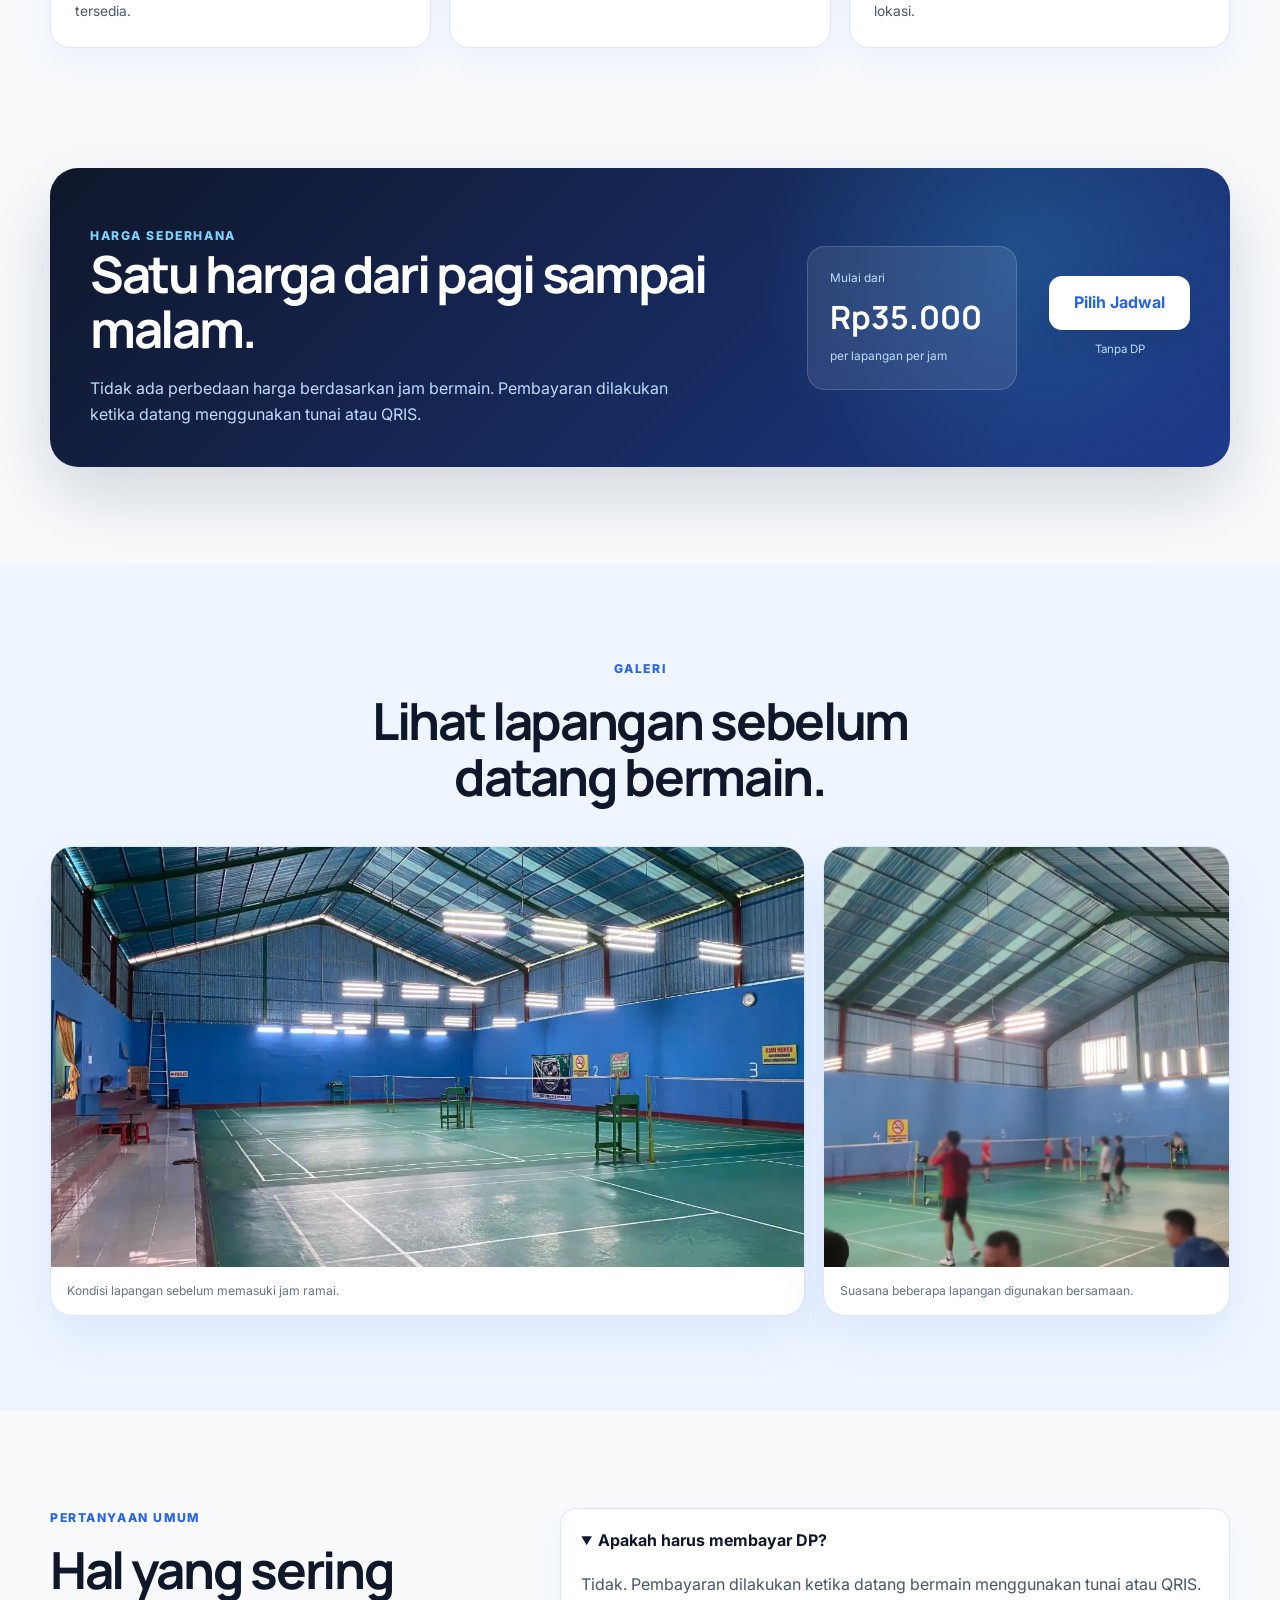
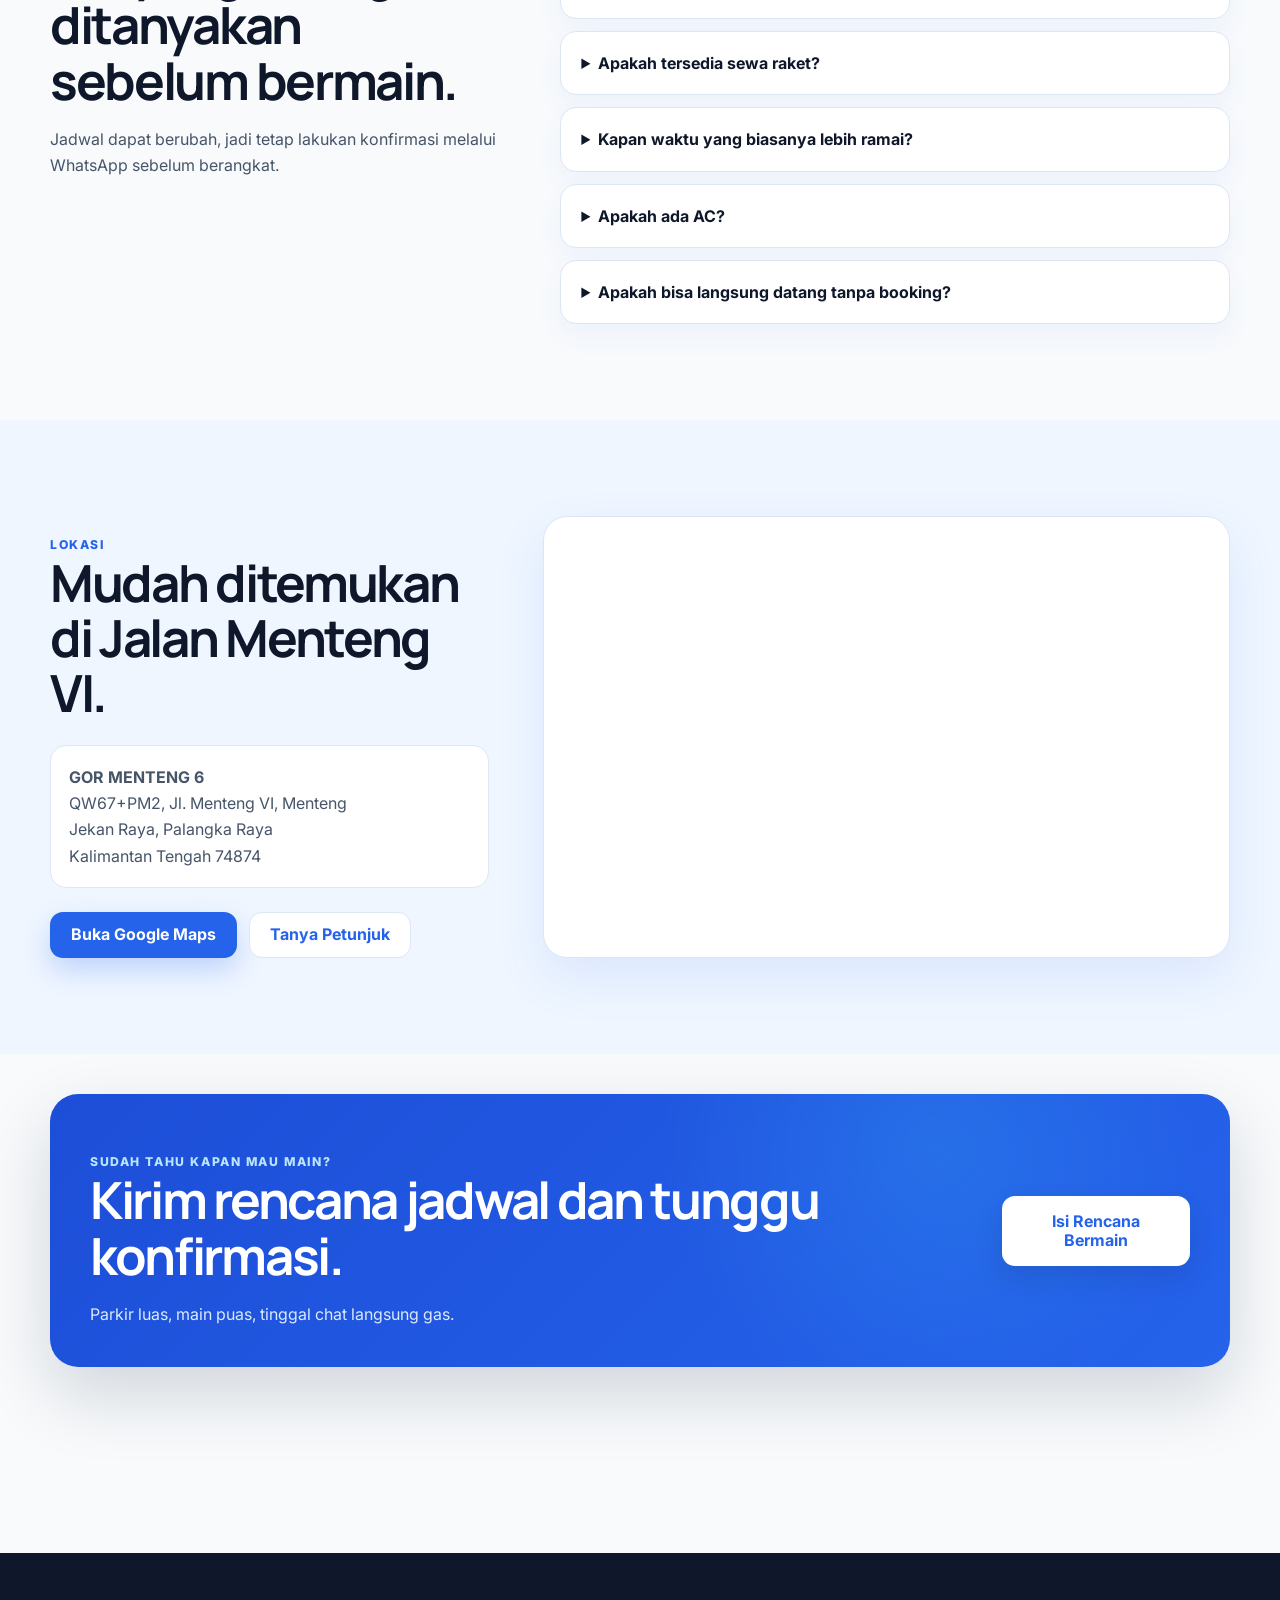
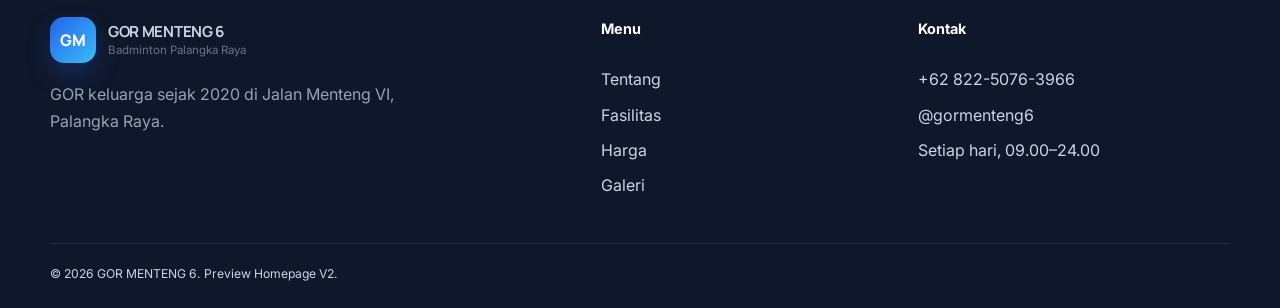
==== commit 39658e52: "Update preview-v2.html" ====
--- a/preview-v2.html
+++ b/preview-v2.html
@@ -145,21 +145,89 @@
               </a>
             </div>
 
-            <div class="hero-trust" aria-label="Keunggulan GOR MENTENG 6">
-              <article>
-                <strong>5 Lapangan Tersedia</strong>
-                <span>Lebih banyak pilihan untuk waktu bermain Anda.</span>
-              </article>
-
-              <article>
-                <strong>Rp35.000 per Jam</strong>
-                <span>Nikmati fasilitas olahraga dengan harga terjangkau.</span>
-              </article>
-
-              <article>
-                <strong>Booking Tanpa DP</strong>
-                <span>Reservasi sekarang, bayar langsung di lokasi.</span>
-              </article>
+            <div
+              class="benefit-carousel"
+              data-benefit-carousel
+              aria-label="Keunggulan GOR MENTENG 6"
+              aria-roledescription="carousel"
+            >
+              <div class="benefit-carousel__stage">
+                <button
+                  class="benefit-carousel__arrow benefit-carousel__arrow--prev"
+                  type="button"
+                  data-benefit-prev
+                  aria-label="Lihat keunggulan sebelumnya"
+                >
+                  <span aria-hidden="true">‹</span>
+                </button>
+
+                <div class="benefit-carousel__viewport" data-benefit-viewport>
+                  <div class="benefit-carousel__track" data-benefit-track>
+                    <article
+                      class="benefit-carousel__slide is-active"
+                      data-benefit-slide
+                      aria-hidden="false"
+                    >
+                      <span class="benefit-carousel__number" aria-hidden="true">01</span>
+                      <strong>5 Lapangan Tersedia</strong>
+                      <p>Lebih banyak pilihan untuk waktu bermain Anda.</p>
+                    </article>
+
+                    <article
+                      class="benefit-carousel__slide"
+                      data-benefit-slide
+                      aria-hidden="true"
+                    >
+                      <span class="benefit-carousel__number" aria-hidden="true">02</span>
+                      <strong>Rp35.000 per Jam</strong>
+                      <p>Nikmati fasilitas olahraga dengan harga terjangkau.</p>
+                    </article>
+
+                    <article
+                      class="benefit-carousel__slide"
+                      data-benefit-slide
+                      aria-hidden="true"
+                    >
+                      <span class="benefit-carousel__number" aria-hidden="true">03</span>
+                      <strong>Booking Tanpa DP</strong>
+                      <p>Reservasi sekarang, bayar langsung di lokasi.</p>
+                    </article>
+                  </div>
+                </div>
+
+                <button
+                  class="benefit-carousel__arrow benefit-carousel__arrow--next"
+                  type="button"
+                  data-benefit-next
+                  aria-label="Lihat keunggulan berikutnya"
+                >
+                  <span aria-hidden="true">›</span>
+                </button>
+              </div>
+
+              <div class="benefit-carousel__dots" aria-label="Pilih keunggulan">
+                <button
+                  class="is-active"
+                  type="button"
+                  data-benefit-dot
+                  aria-label="Tampilkan 5 Lapangan Tersedia"
+                  aria-current="true"
+                ></button>
+                <button
+                  type="button"
+                  data-benefit-dot
+                  aria-label="Tampilkan Rp35.000 per Jam"
+                  aria-current="false"
+                ></button>
+                <button
+                  type="button"
+                  data-benefit-dot
+                  aria-label="Tampilkan Booking Tanpa DP"
+                  aria-current="false"
+                ></button>
+              </div>
+
+              <p class="visually-hidden" data-benefit-status aria-live="polite"></p>
             </div>
           </div>
 
--- a/css/preview-v2.css
+++ b/css/preview-v2.css
@@ -1437,242 +1437,256 @@
 }
 
 /* ==========================================================
-   CAROUSEL KEUNGGULAN
-   HP: satu kartu bergantian
-   Desktop: tiga kartu berjajar
+   CAROUSEL KEUNGGULAN HERO
+   - Desktop/tablet: tiga kartu tetap berjajar di kolom kiri hero.
+   - HP <= 640px: satu kartu di tengah, panah, titik, dan auto-slide.
    ========================================================== */
 
-.benefit-slider {
-  position: relative;
-  width: 100%;
-  max-width: 25rem;
-  margin-inline: auto;
-}
-
-.benefit-slider__stage {
-  display: grid;
-  grid-template-columns: 2.5rem minmax(0, 20rem) 2.5rem;
-  align-items: center;
-  justify-content: center;
-  gap: 0.55rem;
-}
-
-.benefit-slider__viewport {
+.visually-hidden {
+  position: absolute !important;
+  width: 1px !important;
+  height: 1px !important;
+  padding: 0 !important;
+  overflow: hidden !important;
+  clip: rect(0, 0, 0, 0) !important;
+  white-space: nowrap !important;
+  border: 0 !important;
+}
+
+.benefit-carousel {
   width: 100%;
   min-width: 0;
+  margin-top: 34px;
+}
+
+.benefit-carousel__stage,
+.benefit-carousel__viewport,
+.benefit-carousel__track {
+  min-width: 0;
+}
+
+.benefit-carousel__stage {
+  position: relative;
+}
+
+.benefit-carousel__viewport {
+  width: 100%;
+}
+
+.benefit-carousel__track {
+  display: grid;
+  grid-template-columns: repeat(3, minmax(0, 1fr));
+  gap: 12px;
+}
+
+.benefit-carousel__slide {
+  position: relative;
+  min-width: 0;
+  padding: 14px 16px;
   overflow: hidden;
-  border-radius: 1.5rem;
-}
-
-.benefit-slider__track {
-  display: grid;
-  gap: 1rem;
-}
-
-.js-enabled .benefit-slider__track {
-  display: flex;
-  gap: 0;
-  transition: transform 450ms ease;
-  will-change: transform;
-}
-
-.benefit-slide {
+  background: rgba(255, 255, 255, 0.78);
+  border: 1px solid rgba(220, 230, 245, 0.95);
+  border-radius: 16px;
+  box-shadow: 0 12px 28px rgba(37, 99, 235, 0.06);
+}
+
+.benefit-carousel__number,
+.benefit-carousel__slide strong,
+.benefit-carousel__slide p {
   position: relative;
-  display: flex;
-  min-width: 0;
-  min-height: 12rem;
-  flex-direction: column;
-  align-items: center;
-  justify-content: center;
-  padding: 1.6rem 1.25rem;
-  overflow: hidden;
-  color: #0f172a;
-  text-align: center;
-  background:
-    radial-gradient(
-      circle at 100% 0%,
-      rgba(37, 99, 235, 0.12),
-      transparent 42%
-    ),
-    #ffffff;
-  border: 1px solid #d8e4f4;
-  border-radius: 1.5rem;
-  box-shadow: 0 14px 35px rgba(15, 23, 42, 0.08);
-}
-
-.js-enabled .benefit-slide {
-  width: 100%;
-  flex: 0 0 100%;
-}
-
-.benefit-slide::after {
+  z-index: 1;
+  display: block;
+}
+
+.benefit-carousel__number {
+  margin-bottom: 8px;
+  color: var(--primary);
+  font-size: 0.68rem;
+  font-weight: 800;
+  letter-spacing: 0.08em;
+}
+
+.benefit-carousel__slide strong {
+  color: var(--heading);
+  font-family: Manrope, Inter, sans-serif;
+  font-size: 0.98rem;
+  line-height: 1.3;
+}
+
+.benefit-carousel__slide p {
+  margin: 7px 0 0;
+  color: var(--text-muted);
+  font-size: 0.72rem;
+  line-height: 1.55;
+}
+
+.benefit-carousel__slide::after {
   position: absolute;
-  right: -2.2rem;
-  bottom: -2.7rem;
-  width: 7rem;
-  height: 7rem;
-  border: 1.25rem solid rgba(37, 99, 235, 0.05);
+  right: -36px;
+  bottom: -46px;
+  width: 96px;
+  height: 96px;
+  border: 15px solid rgba(37, 99, 235, 0.045);
   border-radius: 50%;
   content: "";
   pointer-events: none;
 }
 
-.benefit-slide__number {
-  display: grid;
-  width: 2.5rem;
-  height: 2.5rem;
-  margin-bottom: 0.9rem;
-  place-items: center;
-  color: #2563eb;
-  background: #eaf2ff;
-  border-radius: 50%;
-  font-size: 0.78rem;
-  font-weight: 800;
-  line-height: 1;
-}
-
-.benefit-slide h3 {
-  position: relative;
-  z-index: 1;
-  margin: 0 0 0.65rem;
-  color: #0f172a;
-  font-size: clamp(1.05rem, 5vw, 1.35rem);
-  line-height: 1.25;
-}
-
-.benefit-slide p {
-  position: relative;
-  z-index: 1;
-  max-width: 27ch;
-  margin: 0;
-  color: #64748b;
-  font-size: 0.88rem;
-  line-height: 1.6;
-}
-
-.benefit-slider__arrow {
+.benefit-carousel__arrow,
+.benefit-carousel__dots {
   display: none;
-  width: 2.5rem;
-  height: 2.5rem;
-  padding: 0;
-  place-items: center;
-  color: #2563eb;
-  background: #ffffff;
-  border: 1px solid #cdddf4;
-  border-radius: 50%;
-  box-shadow: 0 8px 22px rgba(15, 23, 42, 0.1);
-  cursor: pointer;
-  transition:
-    color 180ms ease,
-    background-color 180ms ease,
-    border-color 180ms ease,
-    transform 180ms ease;
-}
-
-.js-enabled .benefit-slider__arrow {
-  display: grid;
-}
-
-.benefit-slider__arrow:hover {
-  color: #ffffff;
-  background: #2563eb;
-  border-color: #2563eb;
-  transform: scale(1.06);
-}
-
-.benefit-slider__arrow:active {
-  transform: scale(0.96);
-}
-
-.benefit-slider__arrow svg {
-  width: 1.25rem;
-  height: 1.25rem;
-  fill: none;
-  stroke: currentColor;
-  stroke-width: 2.2;
-  stroke-linecap: round;
-  stroke-linejoin: round;
-}
-
-.benefit-slider__dots {
-  display: none;
-  align-items: center;
-  justify-content: center;
-  gap: 0.45rem;
-  margin-top: 1rem;
-}
-
-.js-enabled .benefit-slider__dots {
-  display: flex;
-}
-
-.benefit-slider__dots button {
-  width: 0.55rem;
-  height: 0.55rem;
-  padding: 0;
-  background: #bdcce2;
-  border: 0;
-  border-radius: 999px;
-  cursor: pointer;
-  transition:
-    width 250ms ease,
-    background-color 250ms ease,
-    transform 180ms ease;
-}
-
-.benefit-slider__dots button:hover {
-  background: #7894be;
-  transform: scale(1.15);
-}
-
-.benefit-slider__dots button.is-active {
-  width: 1.7rem;
-  background: #2563eb;
-}
-
-/* Desktop: tampilkan ketiga kartu secara berjajar. */
-@media (min-width: 48rem) {
-  .benefit-slider {
-    max-width: 70rem;
-  }
-
-  .benefit-slider__stage {
+}
+
+@media (max-width: 640px) {
+  .benefit-carousel {
+    width: min(100%, 31rem);
+    margin: 34px auto 0;
+  }
+
+  .benefit-carousel__stage {
+    display: grid;
+    grid-template-columns: 42px minmax(0, 1fr) 42px;
+    align-items: center;
+    gap: 8px;
+  }
+
+  .benefit-carousel__viewport {
+    overflow: hidden;
+    border-radius: 22px;
+  }
+
+  .benefit-carousel__track {
+    display: grid;
+    grid-template-columns: 1fr;
+    gap: 12px;
+  }
+
+  .benefit-carousel-ready .benefit-carousel__track {
+    display: flex;
+    gap: 0;
+    transition: transform 420ms ease;
+    will-change: transform;
+  }
+
+  .benefit-carousel__slide {
+    min-height: 164px;
+    padding: 24px 20px;
+    text-align: center;
+    background: rgba(255, 255, 255, 0.9);
+    border-radius: 22px;
+    box-shadow: 0 16px 36px rgba(37, 99, 235, 0.09);
+  }
+
+  .benefit-carousel-ready .benefit-carousel__slide {
+    width: 100%;
+    flex: 0 0 100%;
+  }
+
+  .benefit-carousel__number {
+    width: fit-content;
+    margin: 0 auto 10px;
+    padding: 5px 9px;
+    background: var(--background-soft);
+    border-radius: 999px;
+    font-size: 0.7rem;
+  }
+
+  .benefit-carousel__slide strong {
+    font-size: 1.15rem;
+  }
+
+  .benefit-carousel__slide p {
+    max-width: 30ch;
+    margin: 8px auto 0;
+    font-size: 0.82rem;
+  }
+
+  .benefit-carousel-ready .benefit-carousel__arrow {
+    display: grid;
+    width: 42px;
+    height: 42px;
+    padding: 0;
+    place-items: center;
+    color: var(--primary);
+    background: #fff;
+    border: 1px solid #cfe0f7;
+    border-radius: 50%;
+    box-shadow: 0 10px 24px rgba(15, 23, 42, 0.09);
+    cursor: pointer;
+    touch-action: manipulation;
+  }
+
+  .benefit-carousel__arrow span {
     display: block;
-  }
-
-  .benefit-slider__viewport {
-    overflow: visible;
-  }
-
-  .benefit-slider__track,
-  .js-enabled .benefit-slider__track {
-    display: grid;
-    grid-template-columns: repeat(3, minmax(0, 1fr));
-    gap: 1rem;
-    transform: none !important;
+    margin-top: -3px;
+    font-size: 2rem;
+    font-weight: 400;
+    line-height: 1;
+  }
+
+  .benefit-carousel__arrow:hover,
+  .benefit-carousel__arrow:focus-visible {
+    color: #fff;
+    background: var(--primary);
+    border-color: var(--primary);
+  }
+
+  .benefit-carousel__arrow:focus-visible,
+  .benefit-carousel__dots button:focus-visible {
+    outline: 3px solid rgba(37, 99, 235, 0.25);
+    outline-offset: 3px;
+  }
+
+  .benefit-carousel-ready .benefit-carousel__dots {
+    display: flex;
+    align-items: center;
+    justify-content: center;
+    gap: 7px;
+    margin-top: 14px;
+  }
+
+  .benefit-carousel__dots button {
+    width: 8px;
+    height: 8px;
+    padding: 0;
+    background: #bfd0e7;
+    border: 0;
+    border-radius: 999px;
+    cursor: pointer;
+    transition:
+      width 200ms ease,
+      background-color 200ms ease;
+  }
+
+  .benefit-carousel__dots button.is-active {
+    width: 24px;
+    background: var(--primary);
+  }
+}
+
+@media (max-width: 360px) {
+  .benefit-carousel__stage {
+    grid-template-columns: 36px minmax(0, 1fr) 36px;
+    gap: 6px;
+  }
+
+  .benefit-carousel-ready .benefit-carousel__arrow {
+    width: 36px;
+    height: 36px;
+  }
+
+  .benefit-carousel__arrow span {
+    font-size: 1.7rem;
+  }
+
+  .benefit-carousel__slide {
+    min-height: 174px;
+    padding-inline: 16px;
+  }
+}
+
+@media (prefers-reduced-motion: reduce) {
+  .benefit-carousel-ready .benefit-carousel__track {
     transition: none;
   }
-
-  .benefit-slide,
-  .js-enabled .benefit-slide {
-    width: auto;
-    min-height: 13rem;
-    flex: initial;
-    padding: 1.8rem 1.5rem;
-  }
-
-  .benefit-slider__arrow,
-  .js-enabled .benefit-slider__arrow,
-  .benefit-slider__dots,
-  .js-enabled .benefit-slider__dots {
-    display: none;
-  }
-}
-
-/* Pengguna yang mengurangi animasi tidak mendapat transisi bergerak. */
-@media (prefers-reduced-motion: reduce) {
-  .benefit-slider__track,
-  .js-enabled .benefit-slider__track {
-    transition: none;
-  }
-}
+}
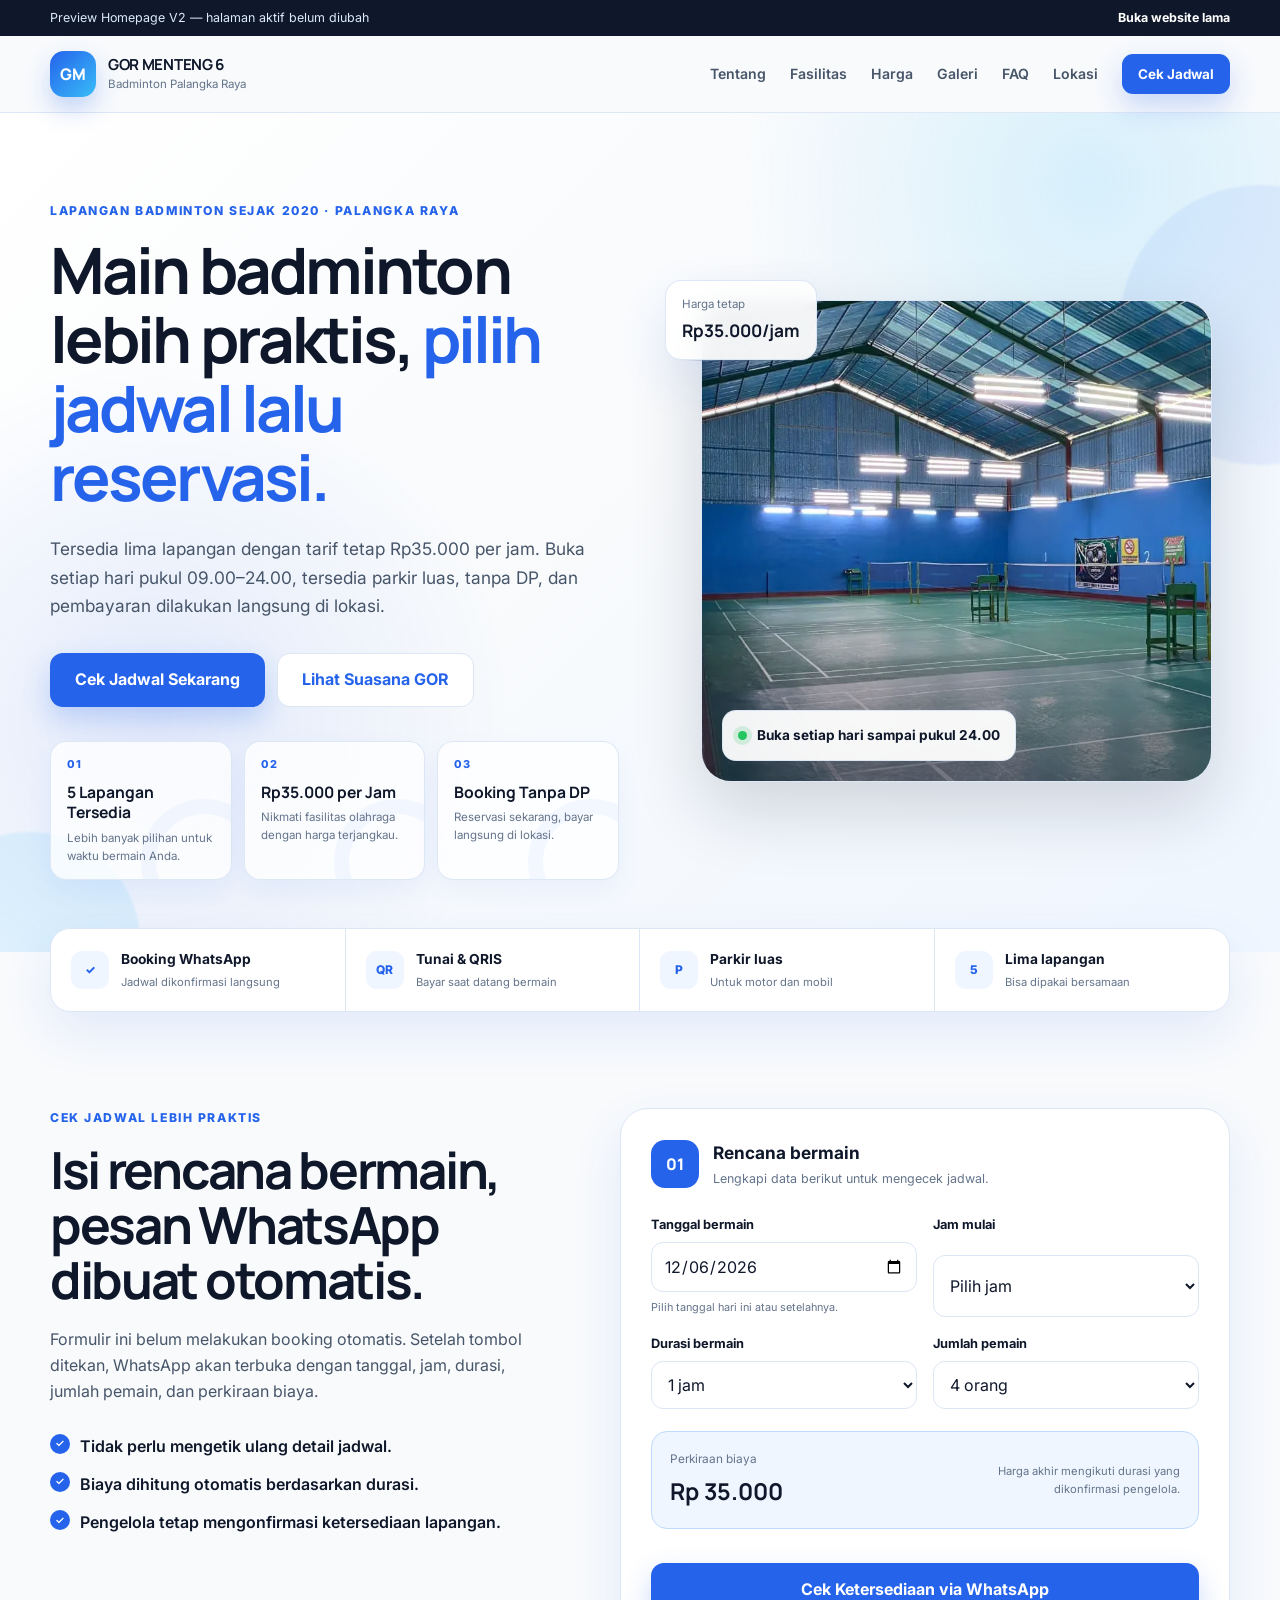
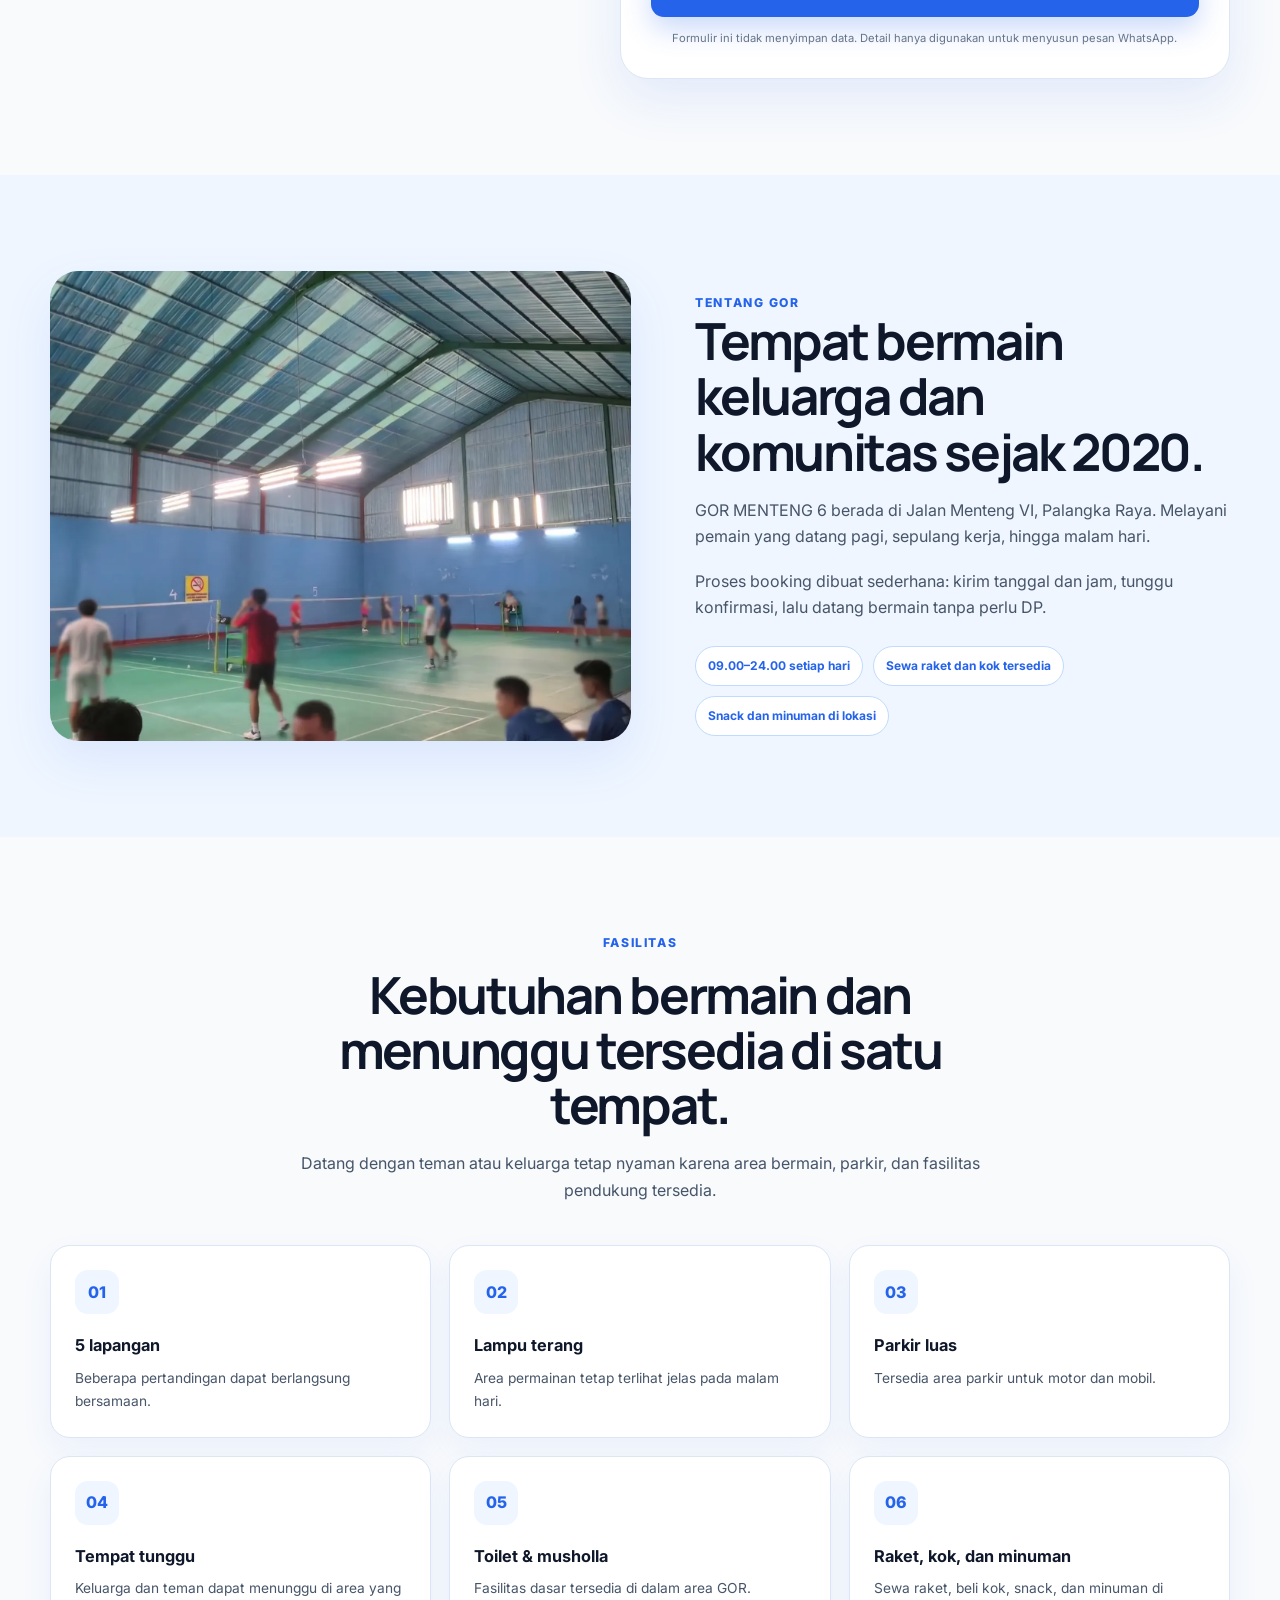
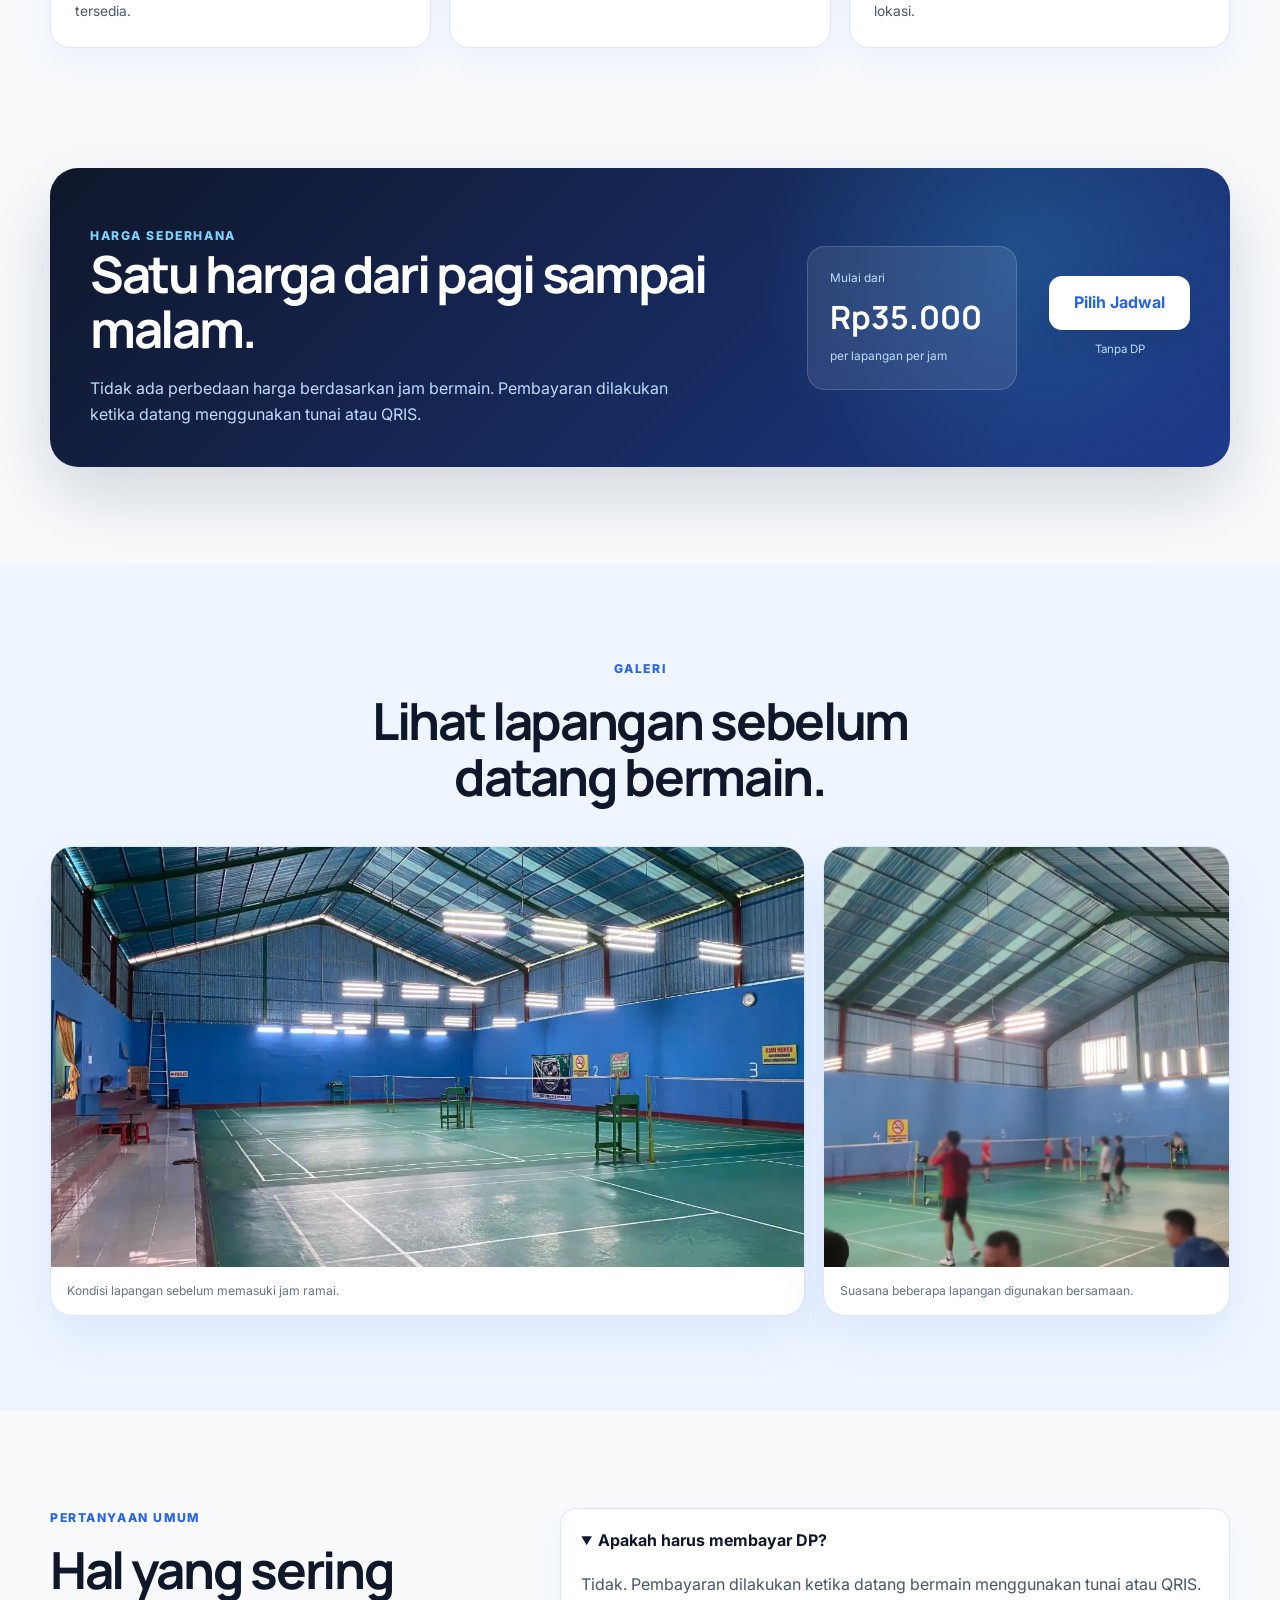
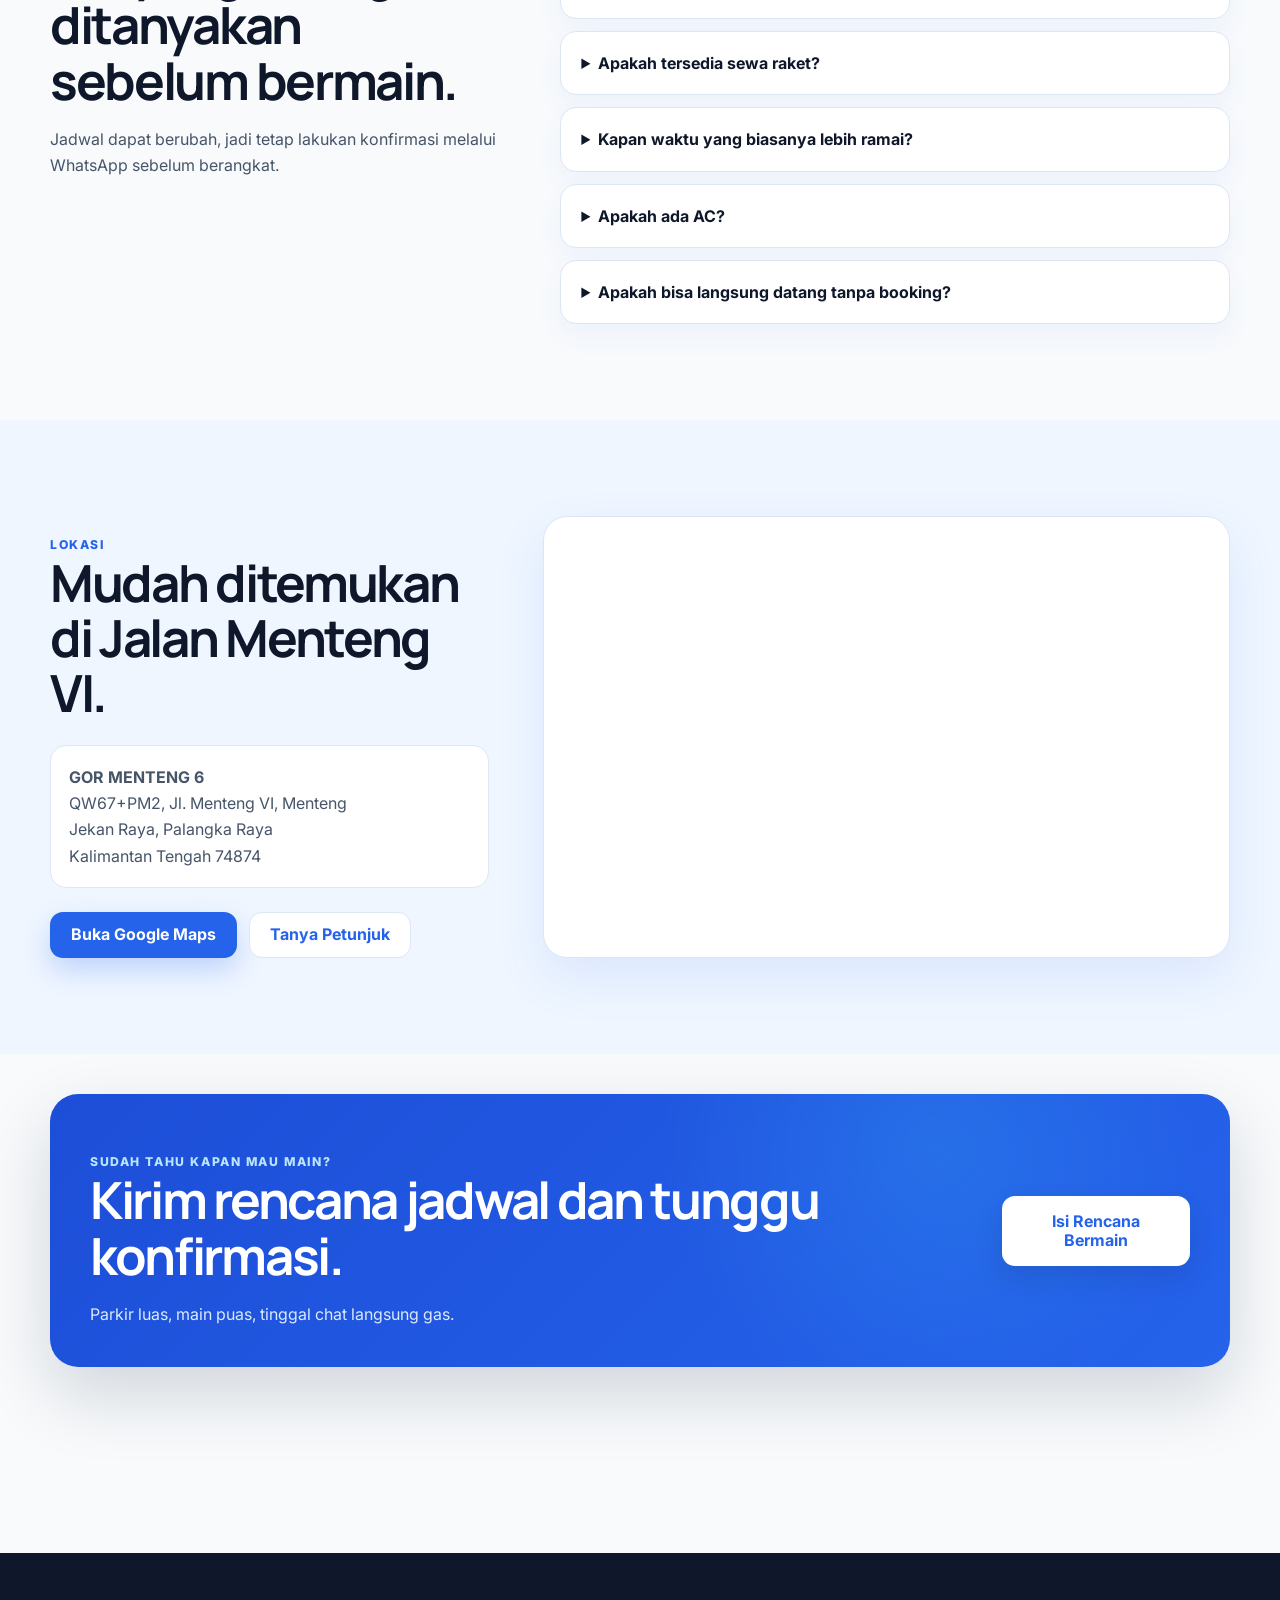
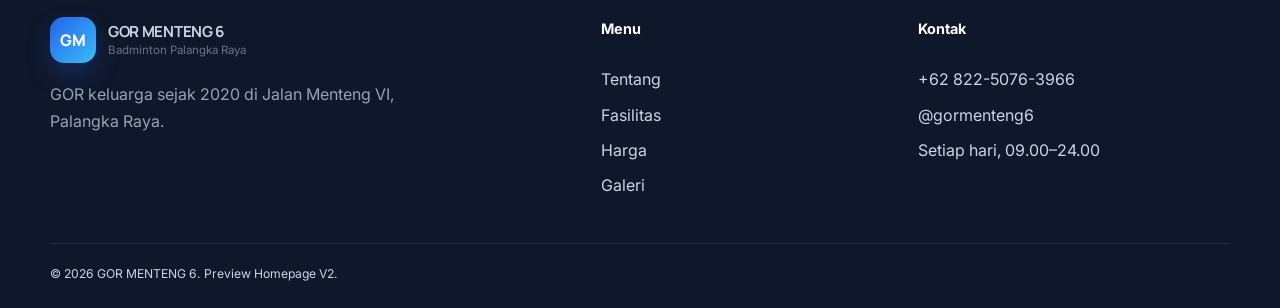
==== commit 7c525932: "Update preview-v2.html" ====
--- a/preview-v2.html
+++ b/preview-v2.html
@@ -115,18 +115,18 @@
         <div class="container hero-grid">
           <div class="hero-content">
             <p class="eyebrow">
-              GOR keluarga sejak 2020 · Palangka Raya
+              Lapangan badminton sejak 2020 · Palangka Raya
             </p>
 
             <h1 id="hero-title">
-              Main badminton lebih mudah,
-              <span>tinggal pilih jadwal lalu chat.</span>
+              Main badminton lebih praktis,
+              <span>pilih jadwal lalu reservasi.</span>
             </h1>
 
             <p class="hero-description">
-              Lima lapangan dengan harga tetap Rp35.000 per jam.
-              Buka setiap hari pukul 09.00–24.00, parkir luas,
-              dan pembayaran dapat dilakukan ketika datang.
+              Tersedia lima lapangan dengan tarif tetap Rp35.000 per jam.
+              Buka setiap hari pukul 09.00–24.00, tersedia parkir luas,
+              tanpa DP, dan pembayaran dilakukan langsung di lokasi.
             </p>
 
             <div class="hero-actions">
@@ -253,13 +253,6 @@
               <strong>Rp35.000/jam</strong>
             </div>
 
-            <div class="floating-card floating-card-rating">
-              <span aria-hidden="true">★</span>
-              <div>
-                <strong>GOR keluarga</strong>
-                <small>Nyaman untuk main bareng</small>
-              </div>
-            </div>
           </div>
         </div>
       </section>
--- a/css/preview-v2.css
+++ b/css/preview-v2.css
@@ -401,19 +401,22 @@
 
 .hero-image-badge {
   position: absolute;
-  right: 20px;
+  right: auto;
   bottom: 20px;
   left: 20px;
   z-index: 2;
   display: flex;
   align-items: center;
   gap: 10px;
+  width: fit-content;
+  max-width: calc(100% - 40px);
   padding: 13px 15px;
-  color: #fff;
-  background: rgba(15, 23, 42, 0.72);
-  border: 1px solid rgba(255, 255, 255, 0.16);
+  color: var(--heading);
+  background: rgba(255, 255, 255, 0.94);
+  border: 1px solid rgba(220, 230, 245, 0.98);
   border-radius: 14px;
-  backdrop-filter: blur(10px);
+  box-shadow: 0 14px 30px rgba(15, 23, 42, 0.16);
+  backdrop-filter: blur(12px);
   font-size: 0.85rem;
   font-weight: 700;
 }
@@ -460,33 +463,9 @@
   font-size: 1.08rem;
 }
 
-.floating-card-rating {
-  right: -4px;
-  bottom: 40px;
-  display: flex;
-  align-items: center;
-  gap: 10px;
-}
-
-.floating-card-rating > span {
-  display: grid;
-  place-items: center;
-  width: 36px;
-  height: 36px;
-  color: #fff;
-  background: var(--primary);
-  border-radius: 11px;
-}
-
-.floating-card-rating strong {
-  color: var(--heading);
-  font-size: 0.85rem;
-}
-
-.floating-card-rating small {
-  color: var(--text-muted);
-  font-size: 0.68rem;
-}
+
+
+
 
 .quick-strip {
   position: relative;
@@ -1315,11 +1294,6 @@
     left: 10px;
   }
 
-  .floating-card-rating {
-    right: 10px;
-    bottom: 16px;
-  }
-
   .quick-strip {
     margin-top: -10px;
   }
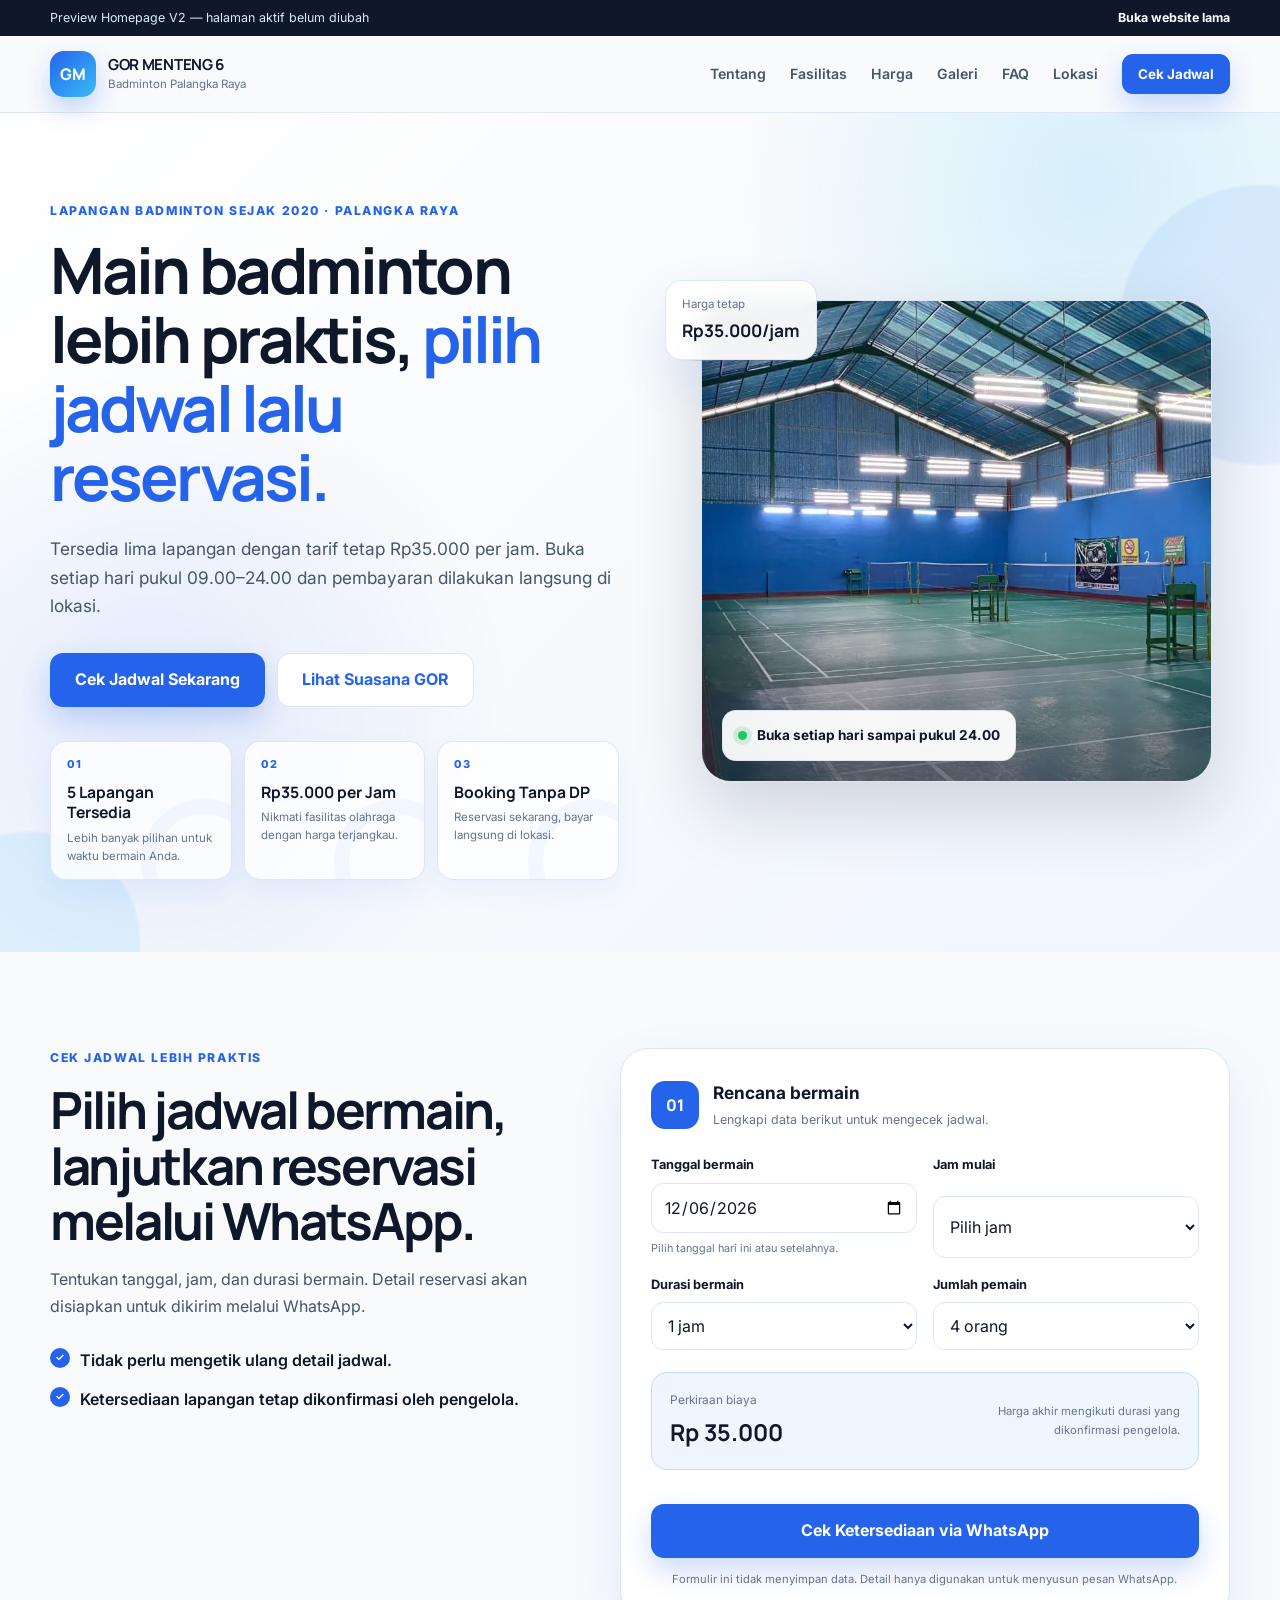
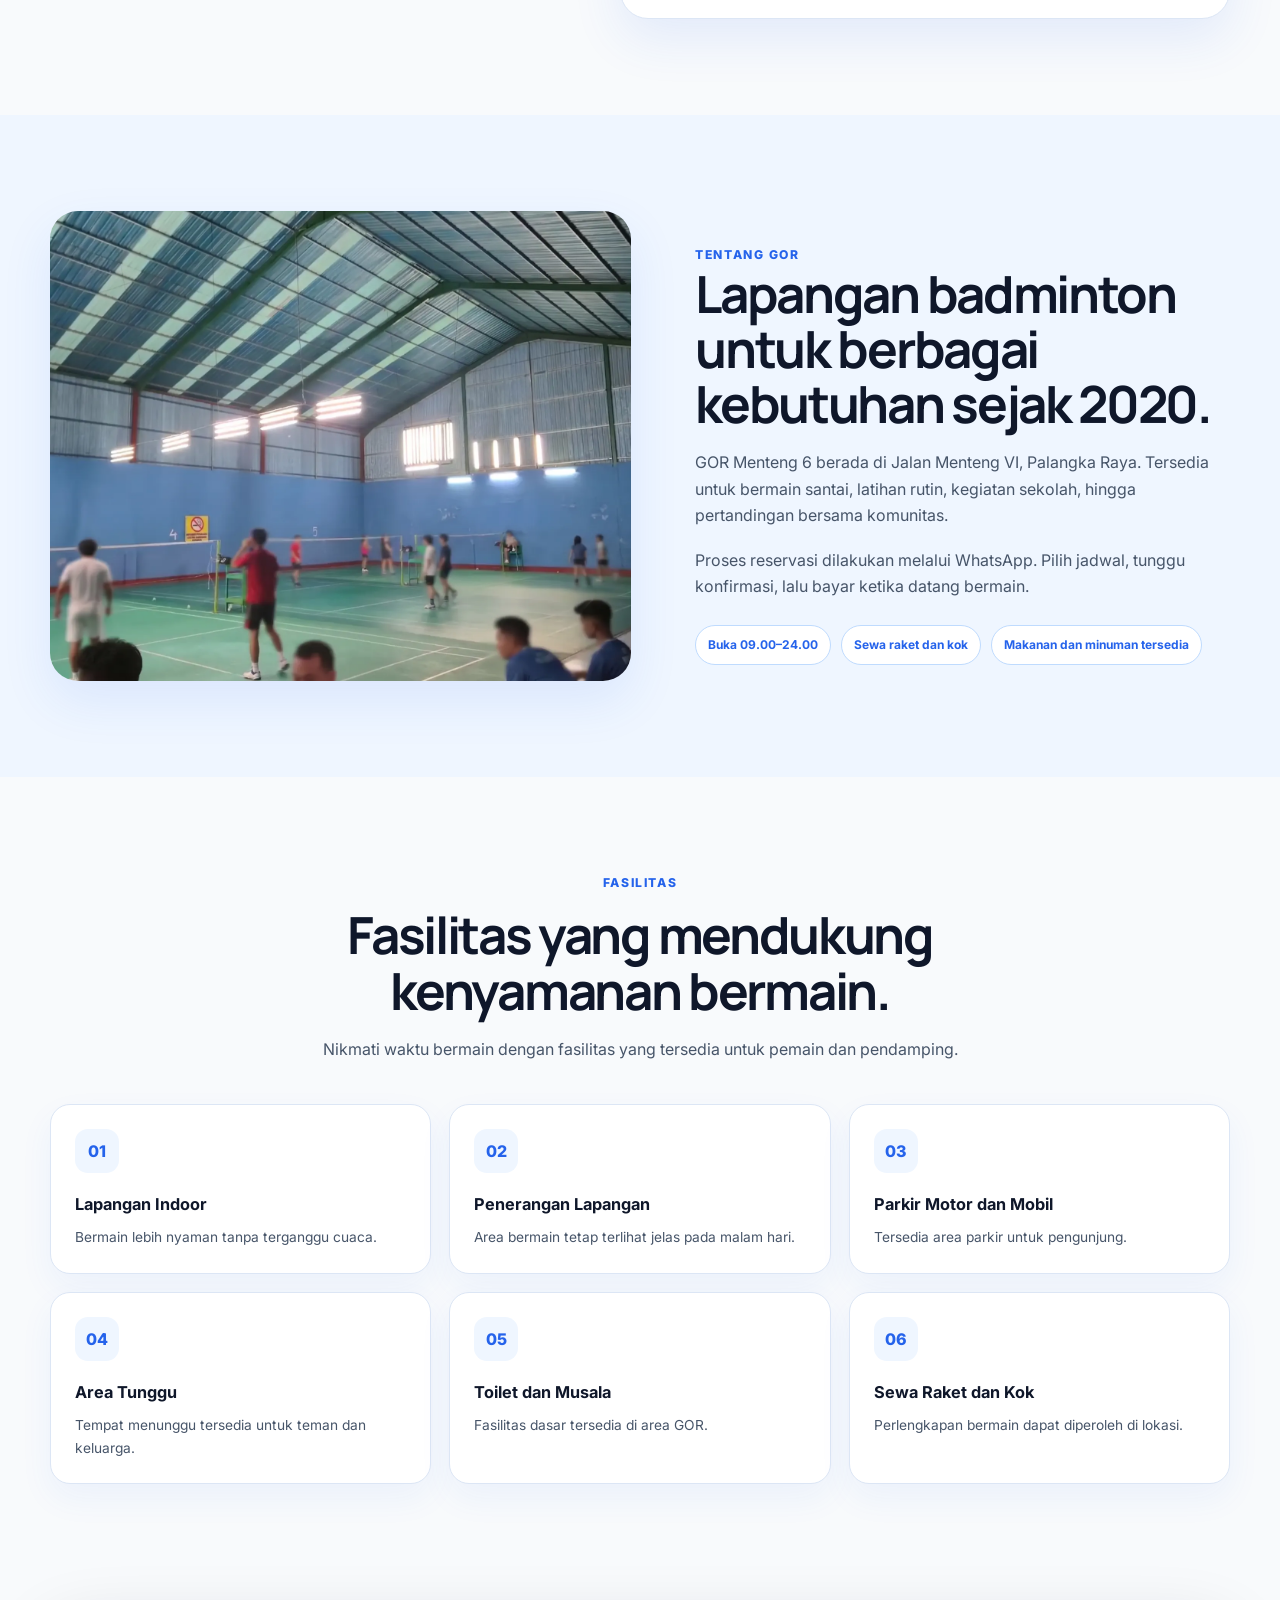
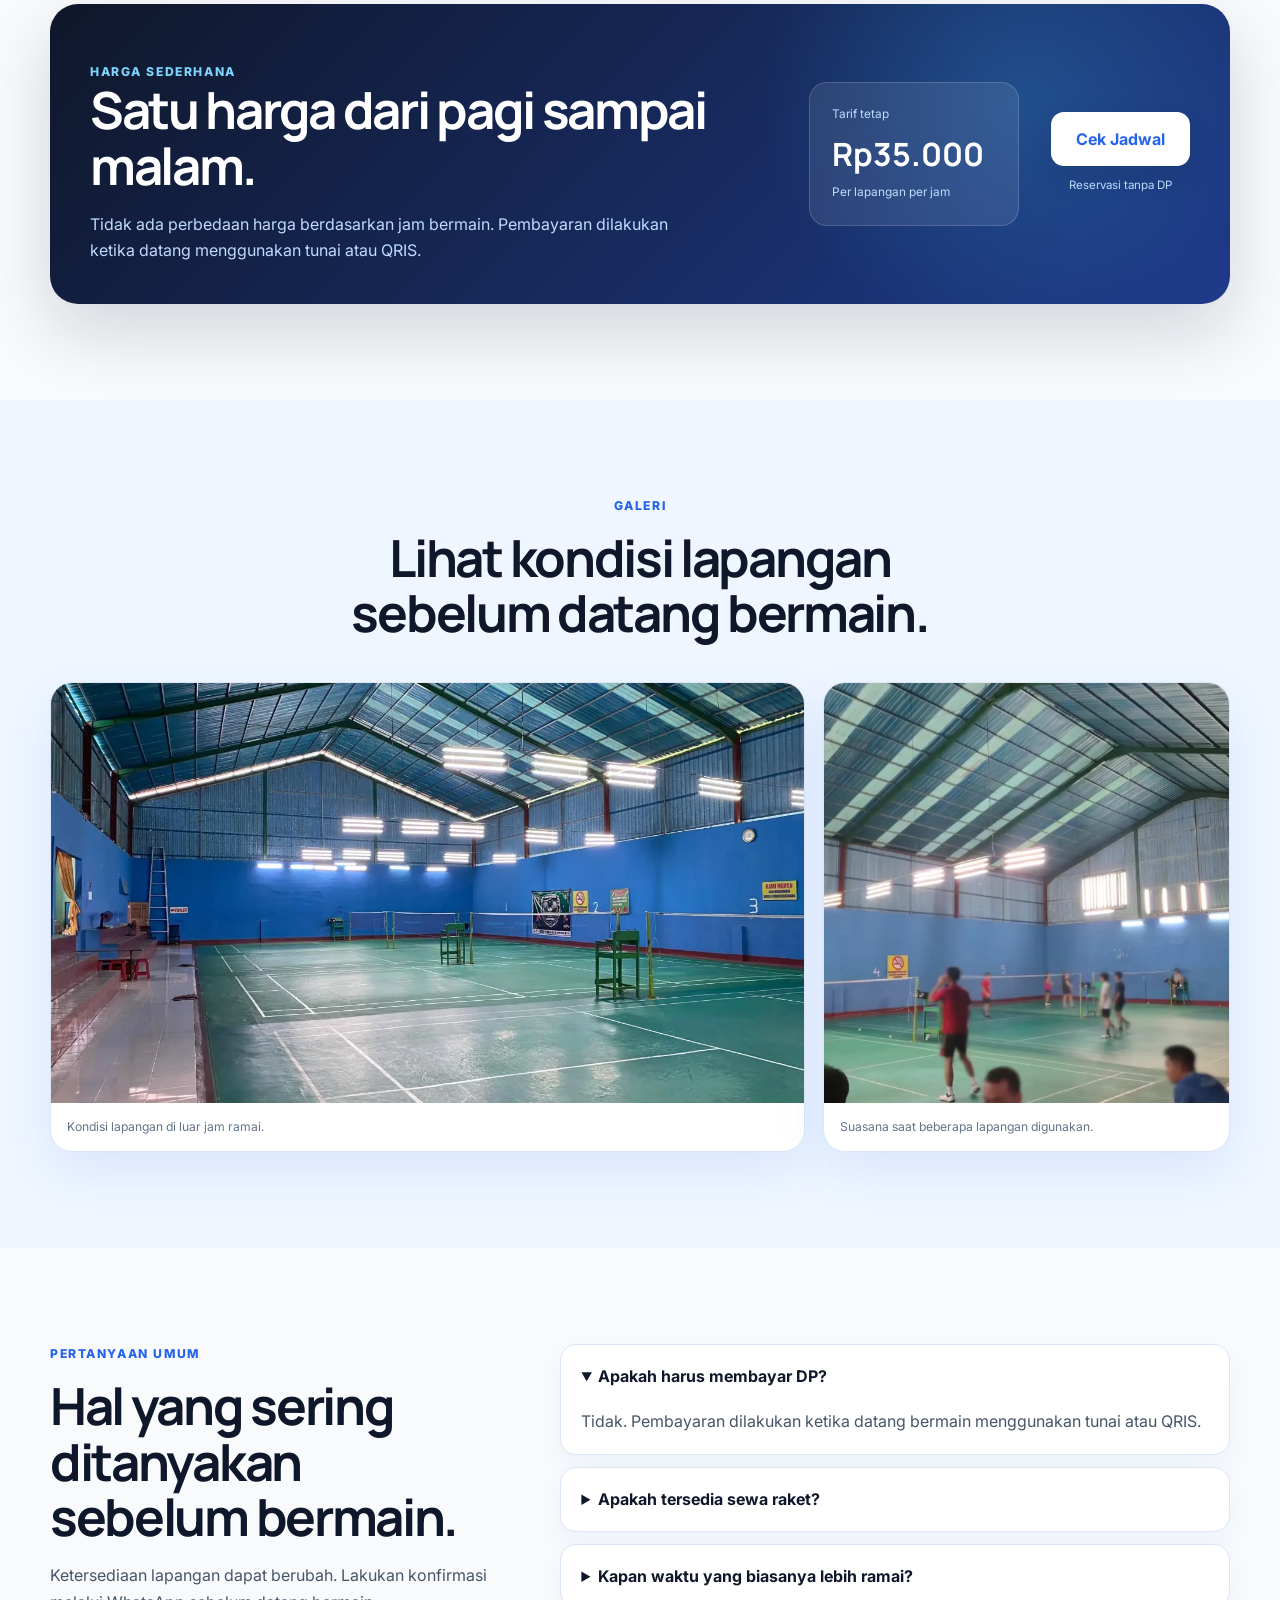
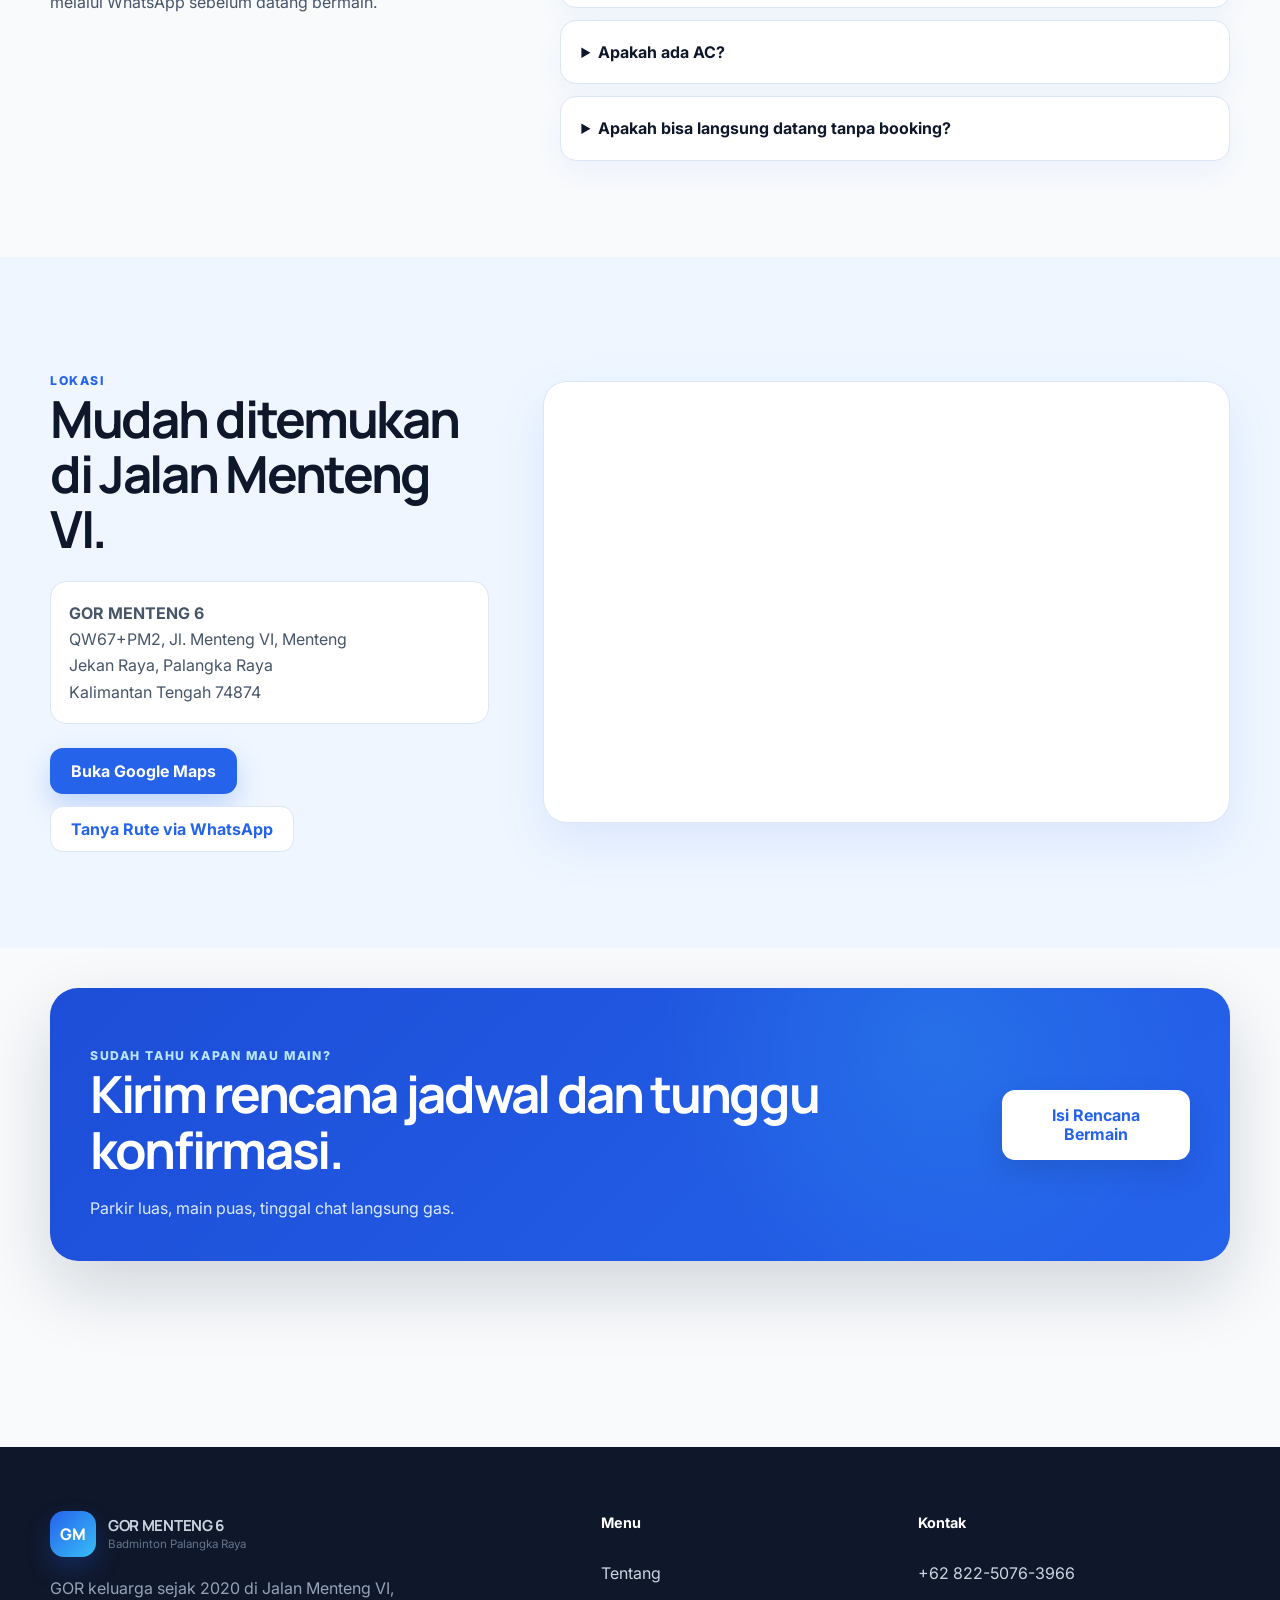
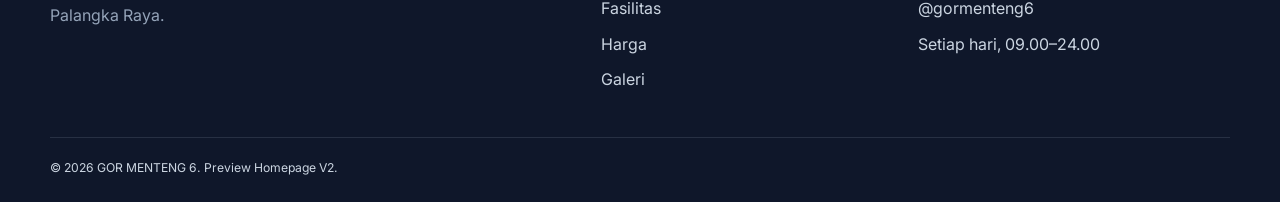
==== commit e716d968: "Update preview-v2.html" ====
--- a/preview-v2.html
+++ b/preview-v2.html
@@ -125,8 +125,8 @@
 
             <p class="hero-description">
               Tersedia lima lapangan dengan tarif tetap Rp35.000 per jam.
-              Buka setiap hari pukul 09.00–24.00, tersedia parkir luas,
-              tanpa DP, dan pembayaran dilakukan langsung di lokasi.
+              Buka setiap hari pukul 09.00–24.00 dan pembayaran dilakukan
+              langsung di lokasi.
             </p>
 
             <div class="hero-actions">
@@ -258,45 +258,6 @@
       </section>
 
       <section
-        class="quick-strip"
-        aria-label="Informasi singkat"
-      >
-        <div class="container quick-strip-grid">
-          <article>
-            <span class="quick-icon" aria-hidden="true">✓</span>
-            <div>
-              <strong>Booking WhatsApp</strong>
-              <small>Jadwal dikonfirmasi langsung</small>
-            </div>
-          </article>
-
-          <article>
-            <span class="quick-icon" aria-hidden="true">QR</span>
-            <div>
-              <strong>Tunai &amp; QRIS</strong>
-              <small>Bayar saat datang bermain</small>
-            </div>
-          </article>
-
-          <article>
-            <span class="quick-icon" aria-hidden="true">P</span>
-            <div>
-              <strong>Parkir luas</strong>
-              <small>Untuk motor dan mobil</small>
-            </div>
-          </article>
-
-          <article>
-            <span class="quick-icon" aria-hidden="true">5</span>
-            <div>
-              <strong>Lima lapangan</strong>
-              <small>Bisa dipakai bersamaan</small>
-            </div>
-          </article>
-        </div>
-      </section>
-
-      <section
         class="section booking-section"
         id="cek-jadwal"
         aria-labelledby="booking-title"
@@ -306,19 +267,17 @@
             <p class="eyebrow">Cek jadwal lebih praktis</p>
 
             <h2 id="booking-title">
-              Isi rencana bermain, pesan WhatsApp dibuat otomatis.
+              Pilih jadwal bermain, lanjutkan reservasi melalui WhatsApp.
             </h2>
 
             <p>
-              Formulir ini belum melakukan booking otomatis.
-              Setelah tombol ditekan, WhatsApp akan terbuka dengan
-              tanggal, jam, durasi, jumlah pemain, dan perkiraan biaya.
+              Tentukan tanggal, jam, dan durasi bermain. Detail reservasi
+              akan disiapkan untuk dikirim melalui WhatsApp.
             </p>
 
             <ul class="booking-benefits">
               <li>Tidak perlu mengetik ulang detail jadwal.</li>
-              <li>Biaya dihitung otomatis berdasarkan durasi.</li>
-              <li>Pengelola tetap mengonfirmasi ketersediaan lapangan.</li>
+              <li>Ketersediaan lapangan tetap dikonfirmasi oleh pengelola.</li>
             </ul>
           </div>
 
@@ -451,22 +410,24 @@
             <p class="eyebrow">Tentang GOR</p>
 
             <h2 id="about-title">
-              Tempat bermain keluarga dan komunitas sejak 2020.
+              Lapangan badminton untuk berbagai kebutuhan sejak 2020.
             </h2>
 
             <p>
-GOR MENTENG 6 berada di Jalan Menteng VI, Palangka Raya. Melayani pemain yang datang pagi, sepulang kerja, hingga malam hari.
+              GOR Menteng 6 berada di Jalan Menteng VI, Palangka Raya.
+              Tersedia untuk bermain santai, latihan rutin, kegiatan sekolah,
+              hingga pertandingan bersama komunitas.
             </p>
 
             <p>
-              Proses booking dibuat sederhana: kirim tanggal dan jam,
-              tunggu konfirmasi, lalu datang bermain tanpa perlu DP.
+              Proses reservasi dilakukan melalui WhatsApp. Pilih jadwal,
+              tunggu konfirmasi, lalu bayar ketika datang bermain.
             </p>
 
             <div class="about-points">
-              <span>09.00–24.00 setiap hari</span>
-              <span>Sewa raket dan kok tersedia</span>
-              <span>Snack dan minuman di lokasi</span>
+              <span>Buka 09.00–24.00</span>
+              <span>Sewa raket dan kok</span>
+              <span>Makanan dan minuman tersedia</span>
             </div>
           </div>
         </div>
@@ -482,50 +443,50 @@
             <p class="eyebrow">Fasilitas</p>
 
             <h2 id="facilities-title">
-              Kebutuhan bermain dan menunggu tersedia di satu tempat.
+              Fasilitas yang mendukung kenyamanan bermain.
             </h2>
 
             <p>
-              Datang dengan teman atau keluarga tetap nyaman karena
-              area bermain, parkir, dan fasilitas pendukung tersedia.
+              Nikmati waktu bermain dengan fasilitas yang tersedia
+              untuk pemain dan pendamping.
             </p>
           </div>
 
           <div class="facility-grid">
             <article class="feature-card">
               <span class="feature-icon">01</span>
-              <h3>5 lapangan</h3>
-              <p>Beberapa pertandingan dapat berlangsung bersamaan.</p>
+              <h3>Lapangan Indoor</h3>
+              <p>Bermain lebih nyaman tanpa terganggu cuaca.</p>
             </article>
 
             <article class="feature-card">
               <span class="feature-icon">02</span>
-              <h3>Lampu terang</h3>
-              <p>Area permainan tetap terlihat jelas pada malam hari.</p>
+              <h3>Penerangan Lapangan</h3>
+              <p>Area bermain tetap terlihat jelas pada malam hari.</p>
             </article>
 
             <article class="feature-card">
               <span class="feature-icon">03</span>
-              <h3>Parkir luas</h3>
-              <p>Tersedia area parkir untuk motor dan mobil.</p>
+              <h3>Parkir Motor dan Mobil</h3>
+              <p>Tersedia area parkir untuk pengunjung.</p>
             </article>
 
             <article class="feature-card">
               <span class="feature-icon">04</span>
-              <h3>Tempat tunggu</h3>
-              <p>Keluarga dan teman dapat menunggu di area yang tersedia.</p>
+              <h3>Area Tunggu</h3>
+              <p>Tempat menunggu tersedia untuk teman dan keluarga.</p>
             </article>
 
             <article class="feature-card">
               <span class="feature-icon">05</span>
-              <h3>Toilet &amp; musholla</h3>
-              <p>Fasilitas dasar tersedia di dalam area GOR.</p>
+              <h3>Toilet dan Musala</h3>
+              <p>Fasilitas dasar tersedia di area GOR.</p>
             </article>
 
             <article class="feature-card">
               <span class="feature-icon">06</span>
-              <h3>Raket, kok, dan minuman</h3>
-              <p>Sewa raket, beli kok, snack, dan minuman di lokasi.</p>
+              <h3>Sewa Raket dan Kok</h3>
+              <p>Perlengkapan bermain dapat diperoleh di lokasi.</p>
             </article>
           </div>
         </div>
@@ -551,9 +512,9 @@
           </div>
 
           <div class="price-value">
-            <span>Mulai dari</span>
+            <span>Tarif tetap</span>
             <strong>Rp35.000</strong>
-            <small>per lapangan per jam</small>
+            <small>Per lapangan per jam</small>
           </div>
 
           <div class="price-actions">
@@ -561,10 +522,10 @@
               class="button button-light button-large"
               href="#cek-jadwal"
             >
-              Pilih Jadwal
+              Cek Jadwal
             </a>
 
-            <span>Tanpa DP</span>
+            <span>Reservasi tanpa DP</span>
           </div>
         </div>
       </section>
@@ -579,7 +540,7 @@
             <p class="eyebrow">Galeri</p>
 
             <h2 id="gallery-title">
-              Lihat lapangan sebelum datang bermain.
+              Lihat kondisi lapangan sebelum datang bermain.
             </h2>
           </div>
 
@@ -595,7 +556,7 @@
               />
 
               <figcaption>
-                Kondisi lapangan sebelum memasuki jam ramai.
+                Kondisi lapangan di luar jam ramai.
               </figcaption>
             </figure>
 
@@ -610,7 +571,7 @@
               />
 
               <figcaption>
-                Suasana beberapa lapangan digunakan bersamaan.
+                Suasana saat beberapa lapangan digunakan.
               </figcaption>
             </figure>
           </div>
@@ -631,8 +592,8 @@
             </h2>
 
             <p>
-              Jadwal dapat berubah, jadi tetap lakukan konfirmasi
-              melalui WhatsApp sebelum berangkat.
+              Ketersediaan lapangan dapat berubah. Lakukan konfirmasi
+              melalui WhatsApp sebelum datang bermain.
             </p>
           </div>
 
@@ -715,7 +676,7 @@
                 target="_blank"
                 rel="noopener noreferrer"
               >
-                Tanya Petunjuk
+                Tanya Rute via WhatsApp
               </a>
             </div>
           </div>
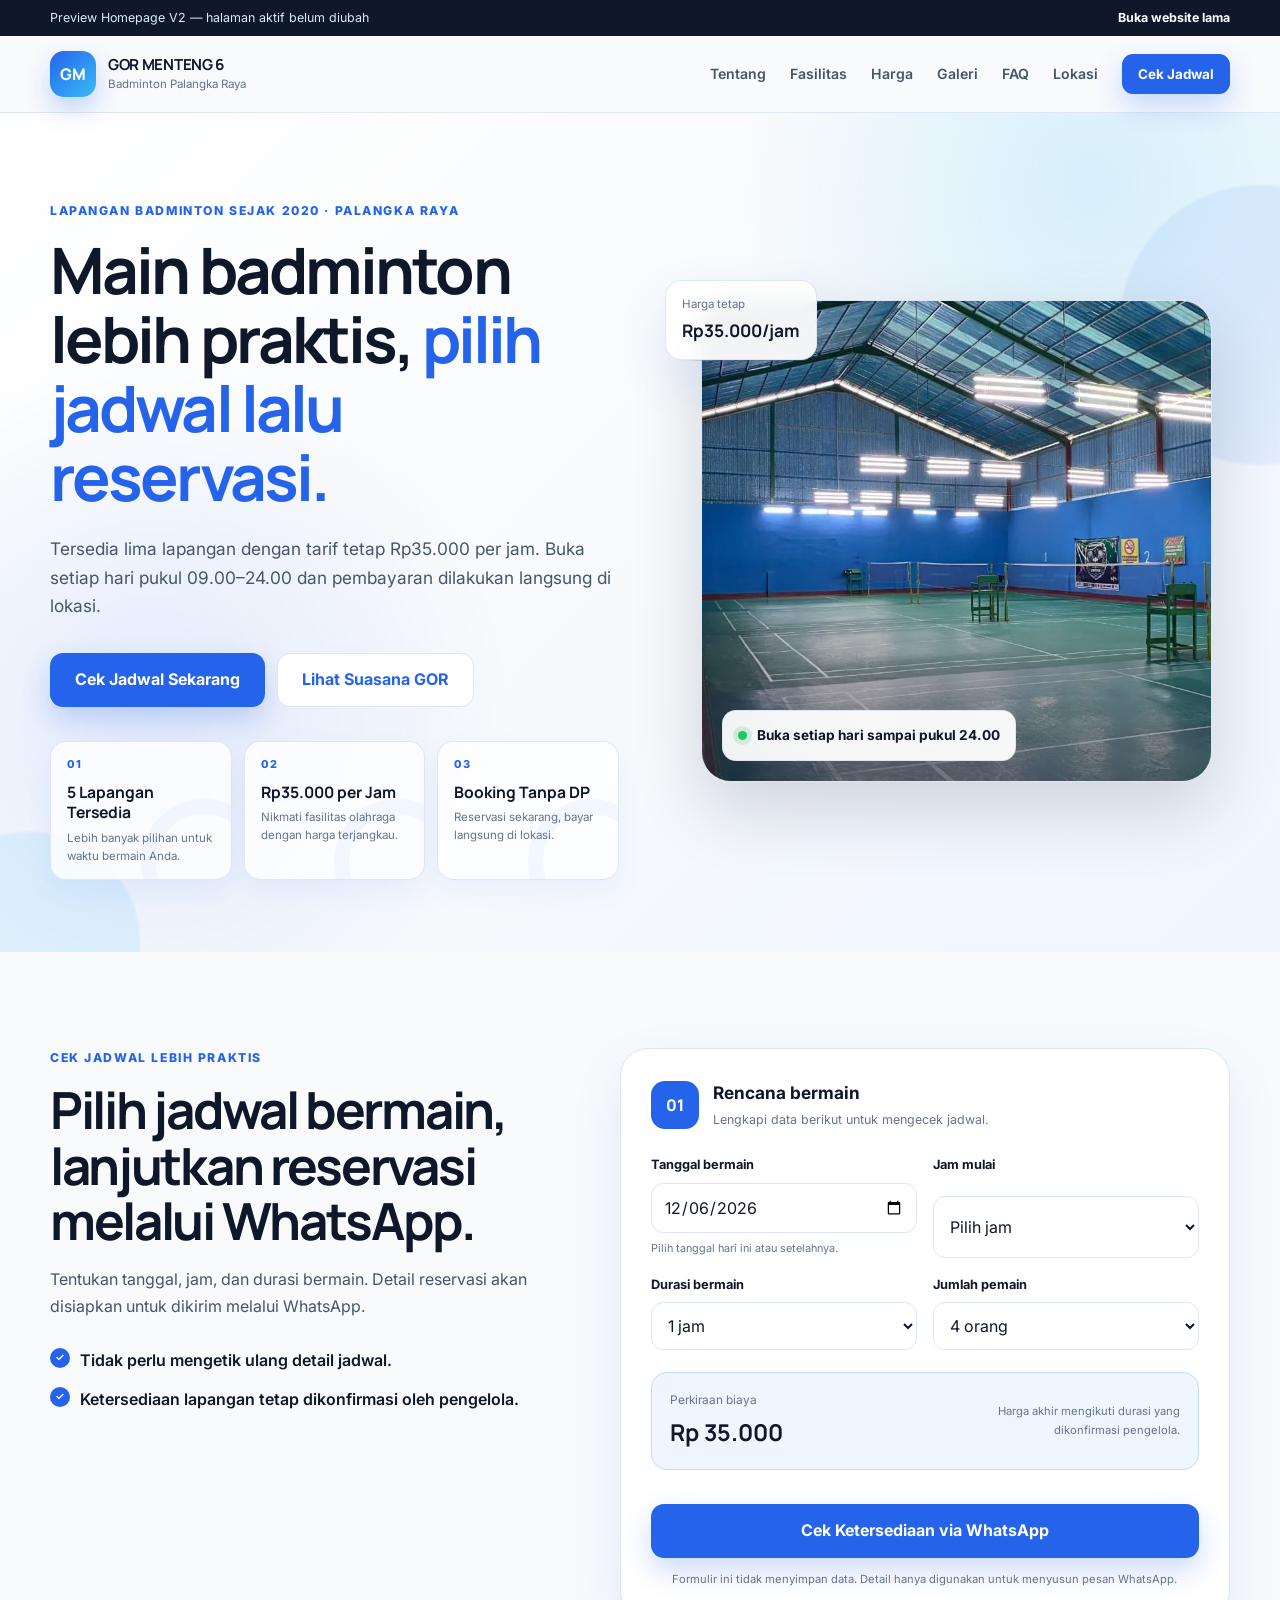
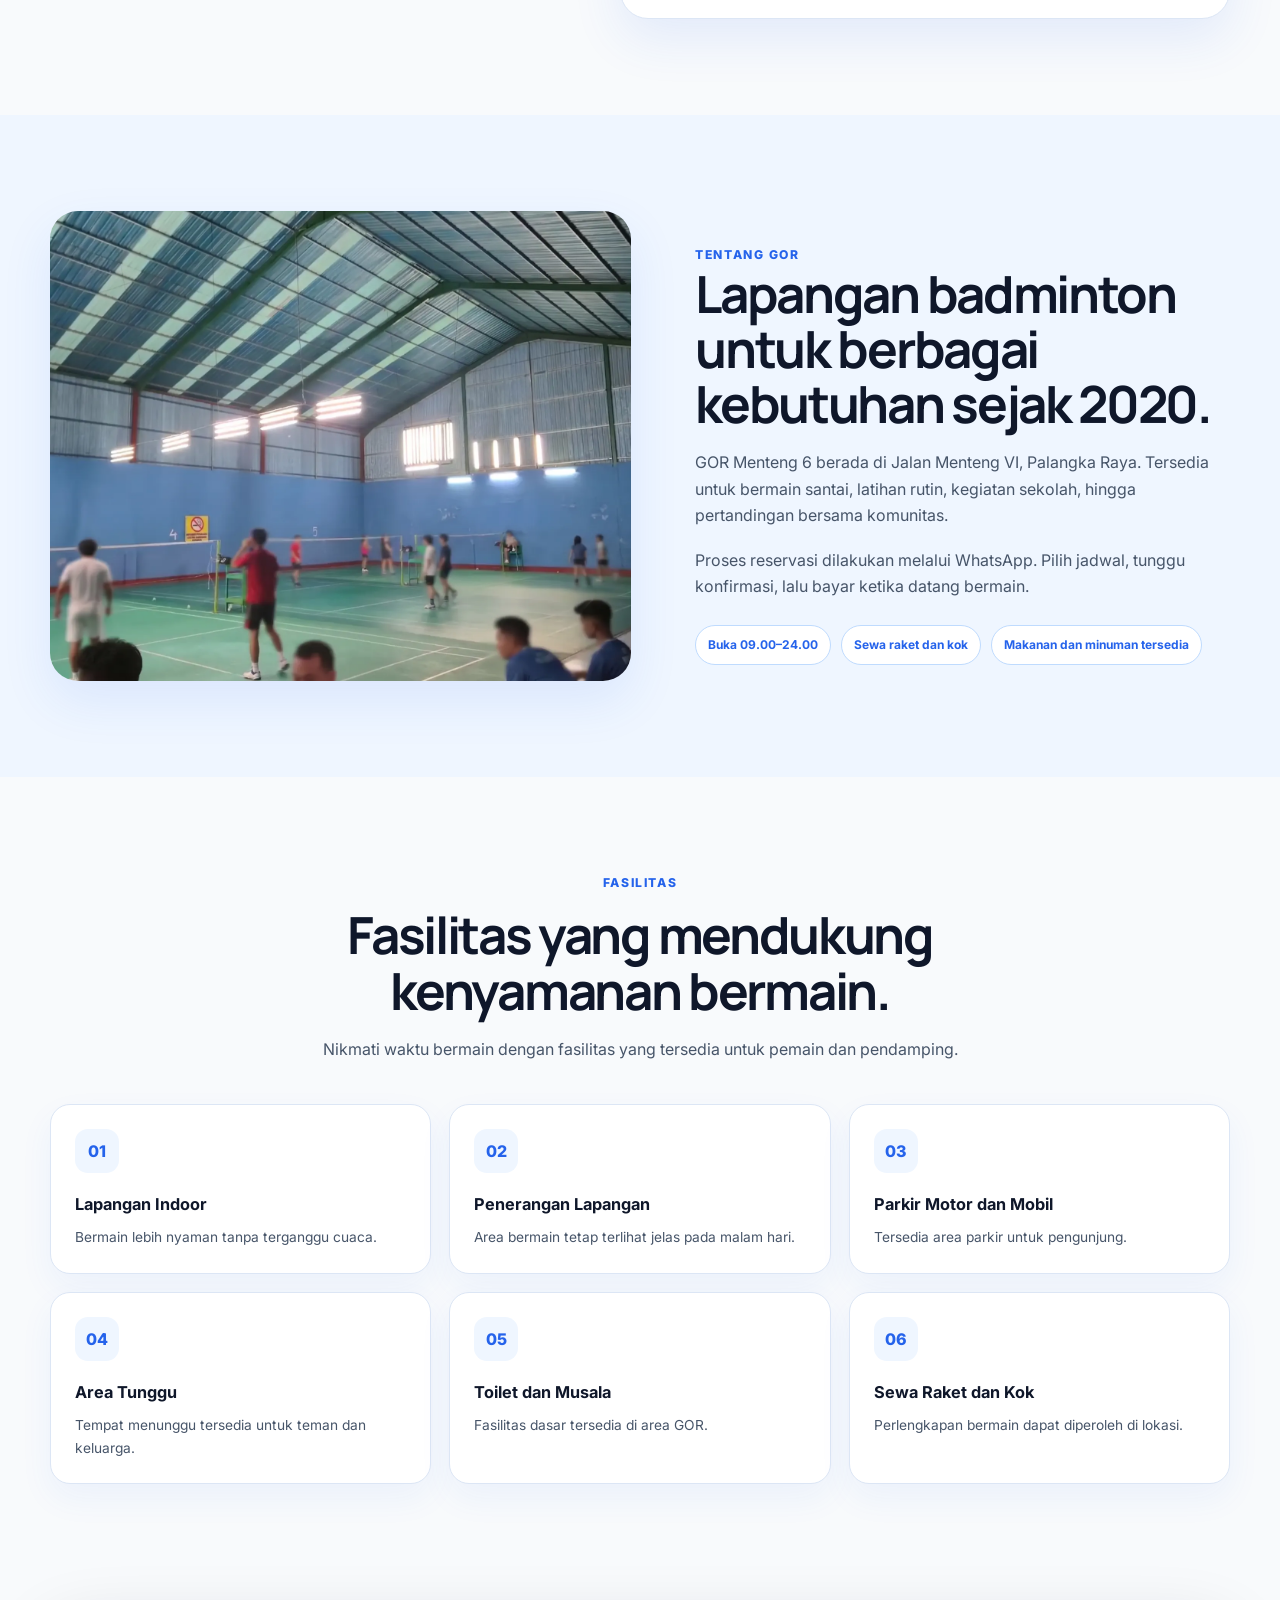
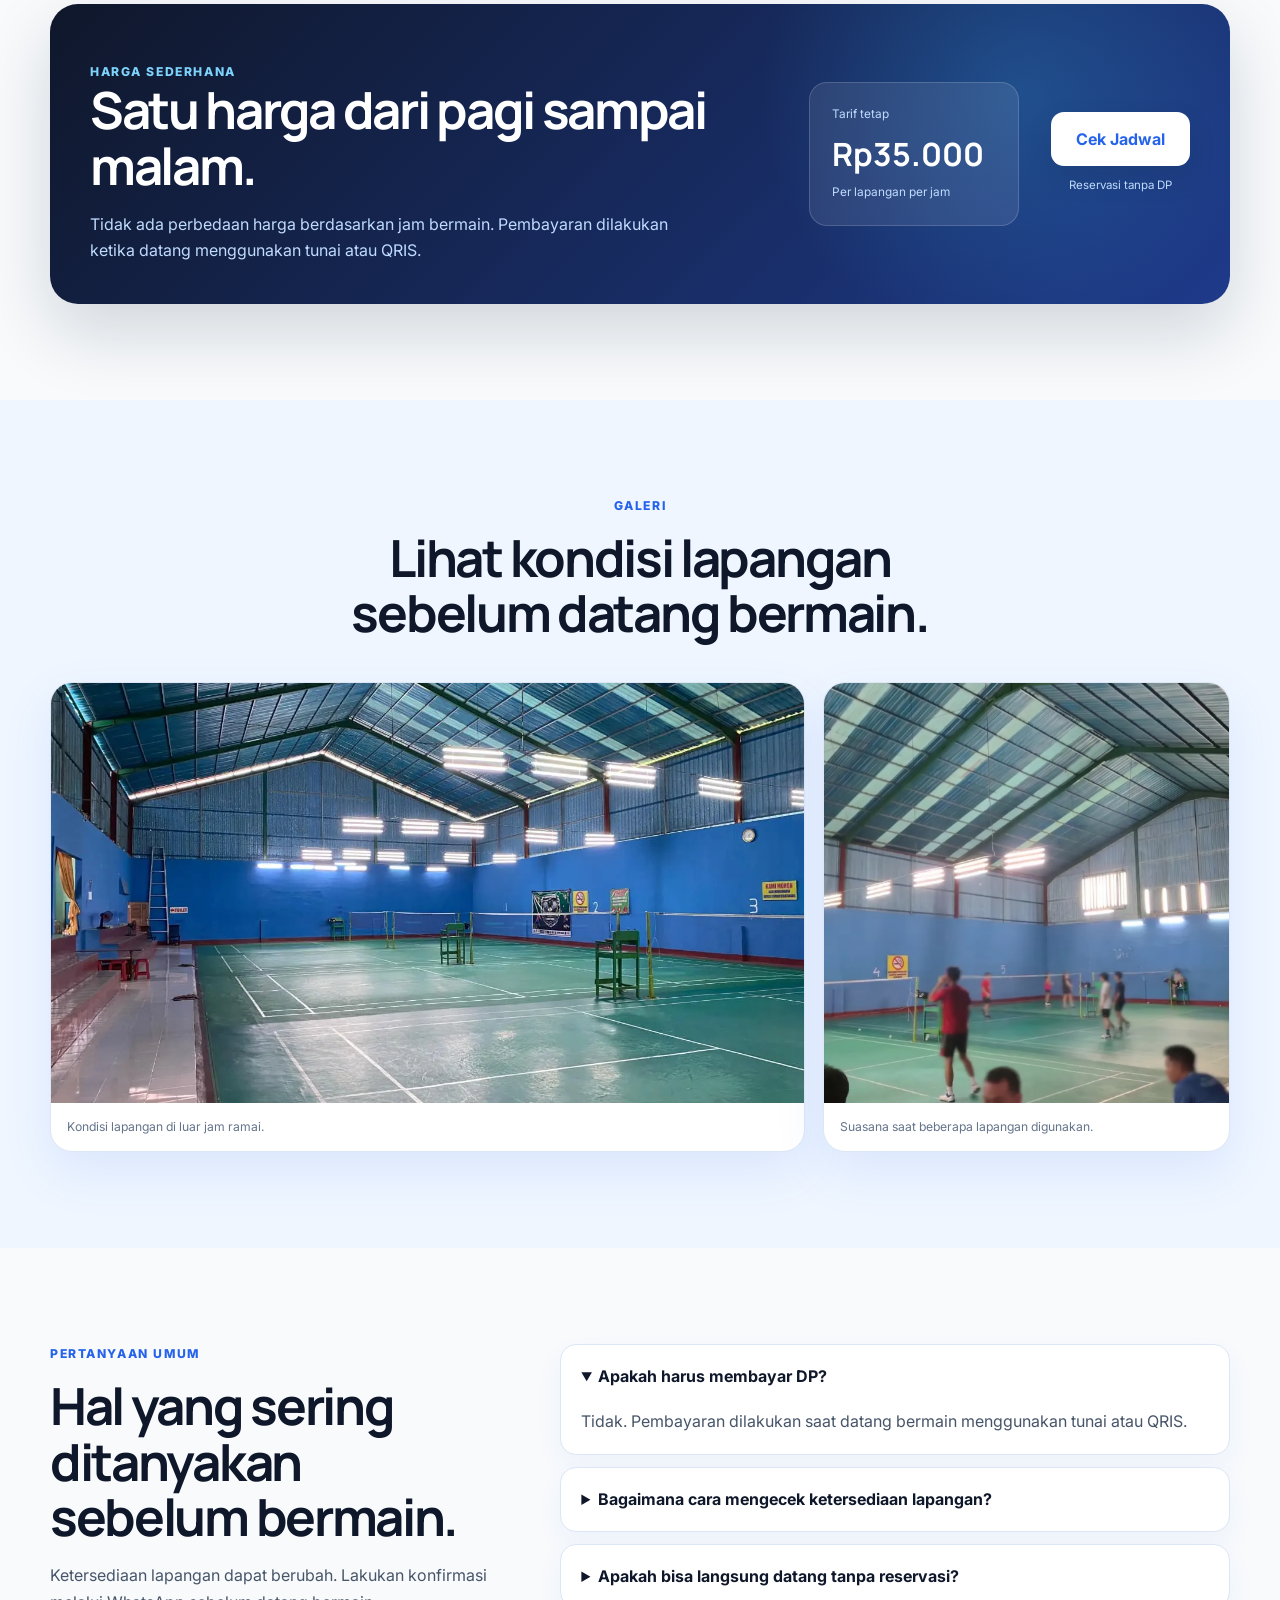
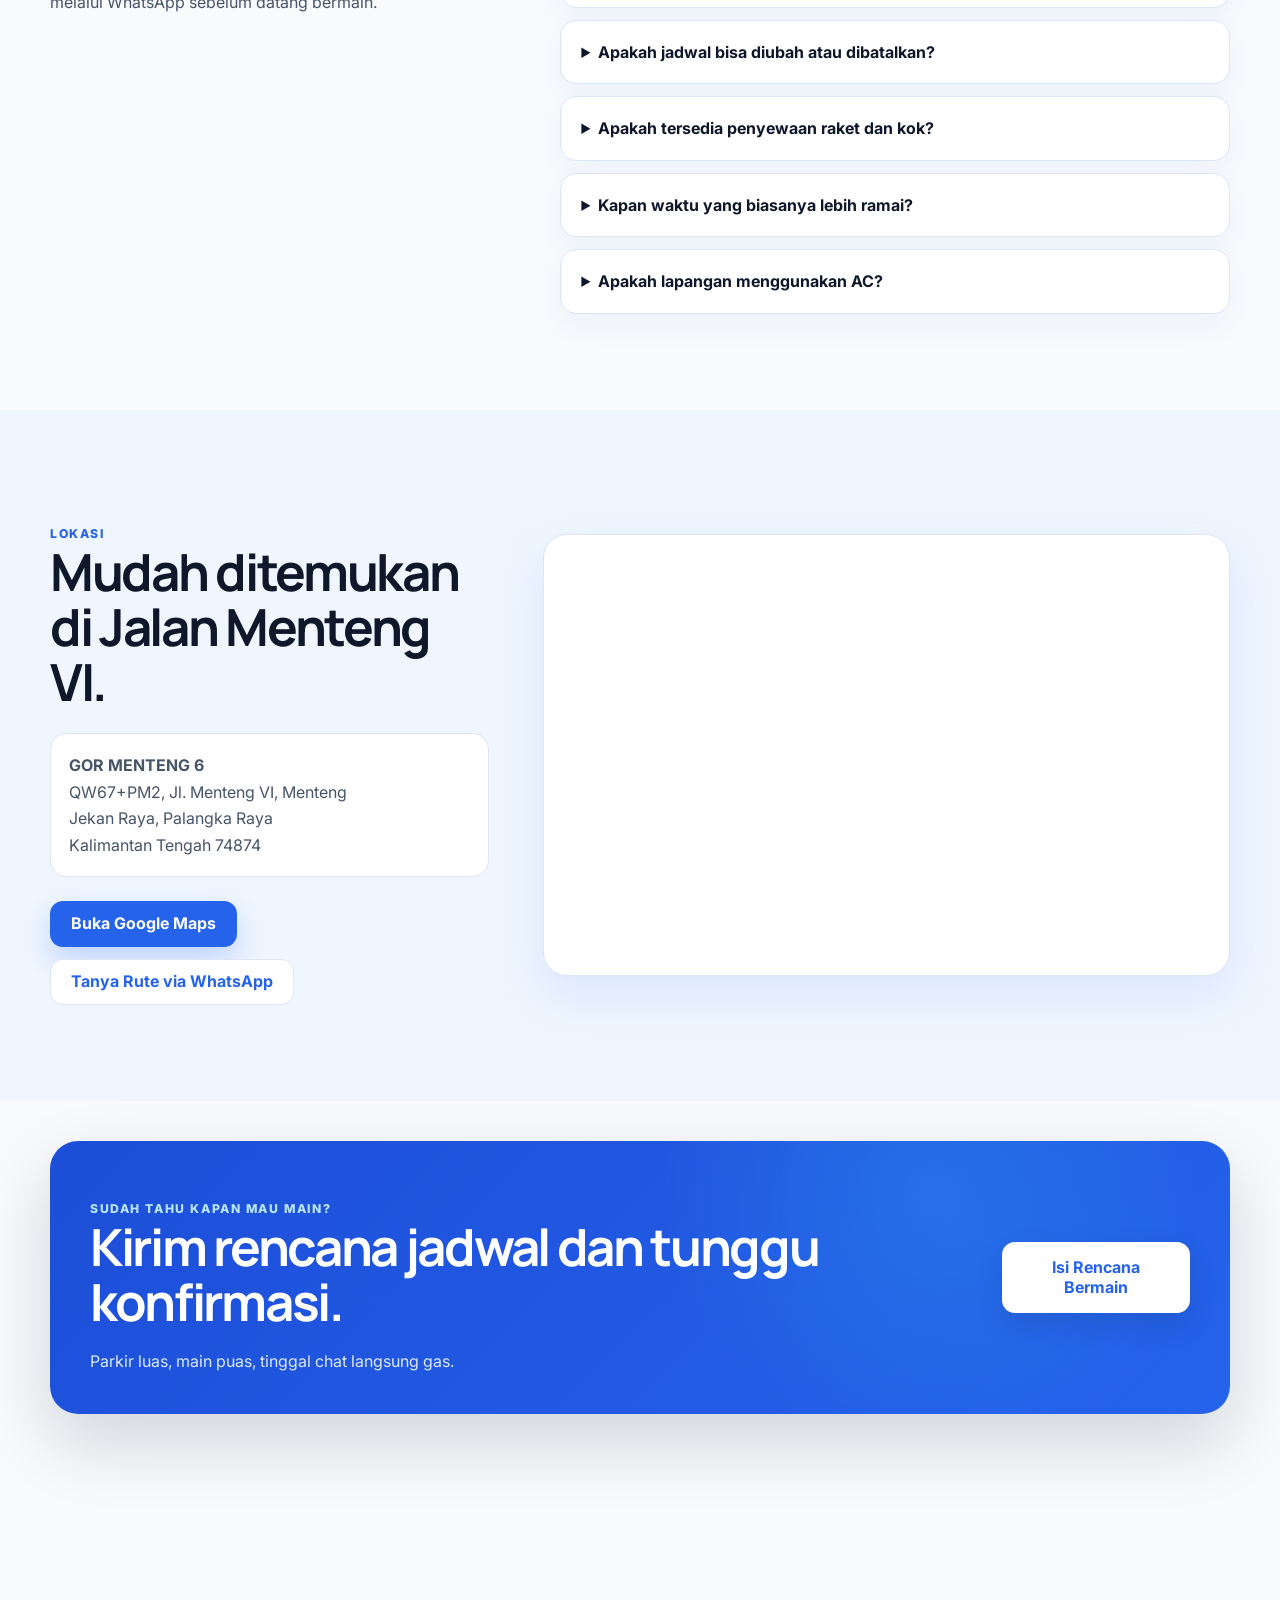
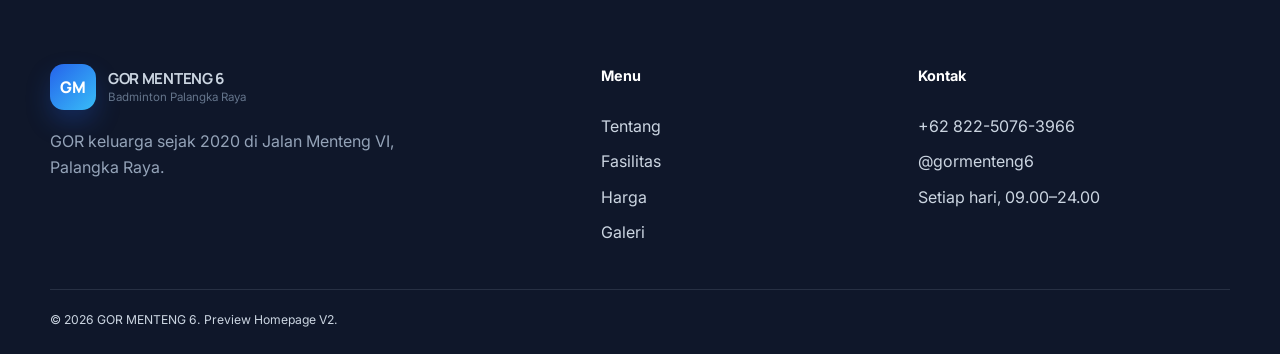
==== commit dee19dbe: "Update preview-v2.html" ====
--- a/preview-v2.html
+++ b/preview-v2.html
@@ -601,39 +601,56 @@
             <details open>
               <summary>Apakah harus membayar DP?</summary>
               <p>
-                Tidak. Pembayaran dilakukan ketika datang bermain
-                menggunakan tunai atau QRIS.
+                Tidak. Pembayaran dilakukan saat datang bermain menggunakan
+                tunai atau QRIS.
               </p>
             </details>
 
             <details>
-              <summary>Apakah tersedia sewa raket?</summary>
+              <summary>Bagaimana cara mengecek ketersediaan lapangan?</summary>
               <p>
-                Ya, tersedia penyewaan raket. Tanyakan ketersediaannya
-                ketika melakukan konfirmasi jadwal.
+                Pilih tanggal dan jam bermain melalui formulir, lalu kirim
+                permintaan melalui WhatsApp. Pengelola akan mengonfirmasi
+                ketersediaan lapangan.
+              </p>
+            </details>
+
+            <details>
+              <summary>Apakah bisa langsung datang tanpa reservasi?</summary>
+              <p>
+                Bisa, tetapi ketersediaan lapangan tidak selalu terjamin.
+                Sebaiknya cek jadwal melalui WhatsApp sebelum datang.
+              </p>
+            </details>
+
+            <details>
+              <summary>Apakah jadwal bisa diubah atau dibatalkan?</summary>
+              <p>
+                Perubahan atau pembatalan jadwal dapat disampaikan melalui
+                WhatsApp. Sebaiknya informasikan kepada pengelola secepatnya.
+              </p>
+            </details>
+
+            <details>
+              <summary>Apakah tersedia penyewaan raket dan kok?</summary>
+              <p>
+                Ya, tersedia penyewaan raket serta pembelian kok di lokasi.
+                Tanyakan ketersediaannya saat melakukan reservasi.
               </p>
             </details>
 
             <details>
               <summary>Kapan waktu yang biasanya lebih ramai?</summary>
               <p>
-                Sore sampai malam biasanya menjadi waktu favorit.
-                Pagi sampai siang cenderung lebih longgar.
+                Sore hingga malam biasanya lebih ramai. Pagi sampai siang
+                cenderung memiliki lebih banyak pilihan jadwal.
               </p>
             </details>
 
             <details>
-              <summary>Apakah ada AC?</summary>
+              <summary>Apakah lapangan menggunakan AC?</summary>
               <p>
-                GOR menggunakan sirkulasi udara alami dan belum dilengkapi AC.
-              </p>
-            </details>
-
-            <details>
-              <summary>Apakah bisa langsung datang tanpa booking?</summary>
-              <p>
-                Bisa, tetapi lapangan mungkin penuh. Lebih aman mengecek
-                ketersediaan melalui WhatsApp terlebih dahulu.
+                Belum. Area GOR menggunakan sirkulasi udara alami.
               </p>
             </details>
           </div>
